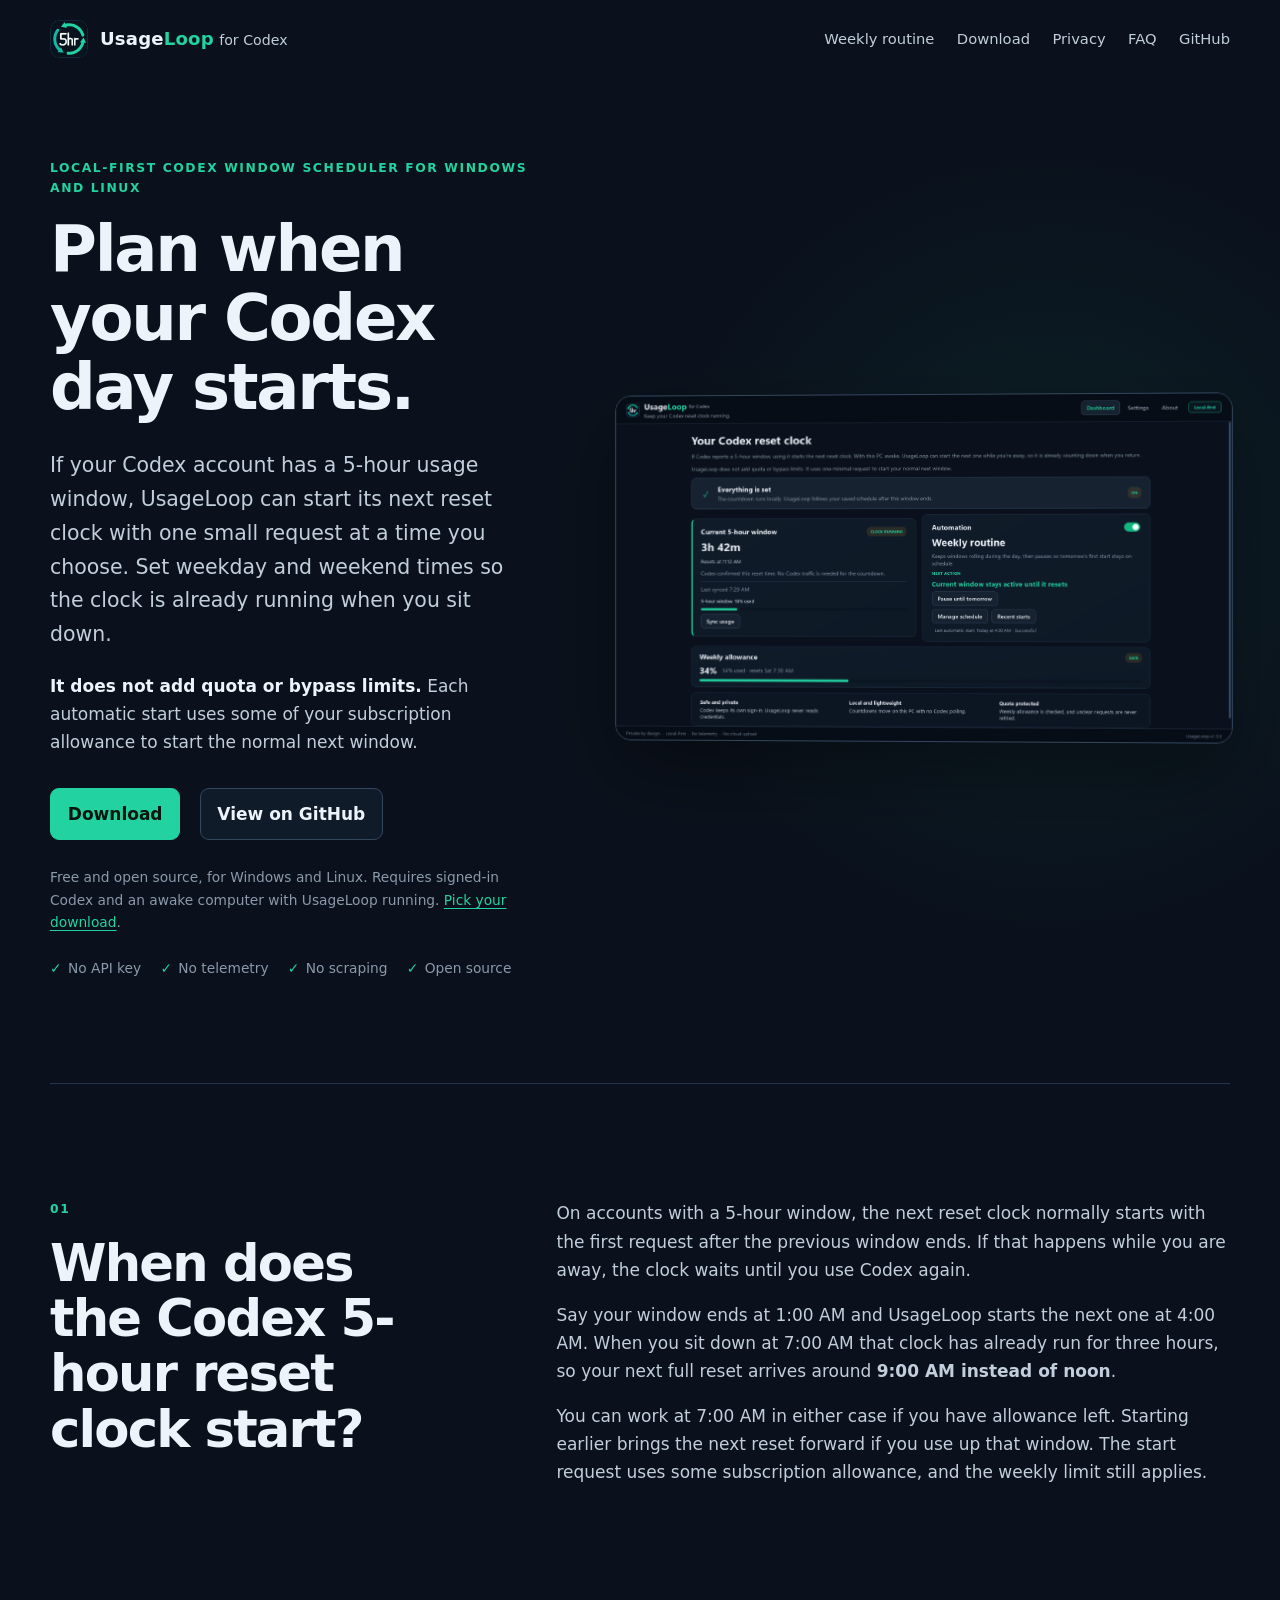
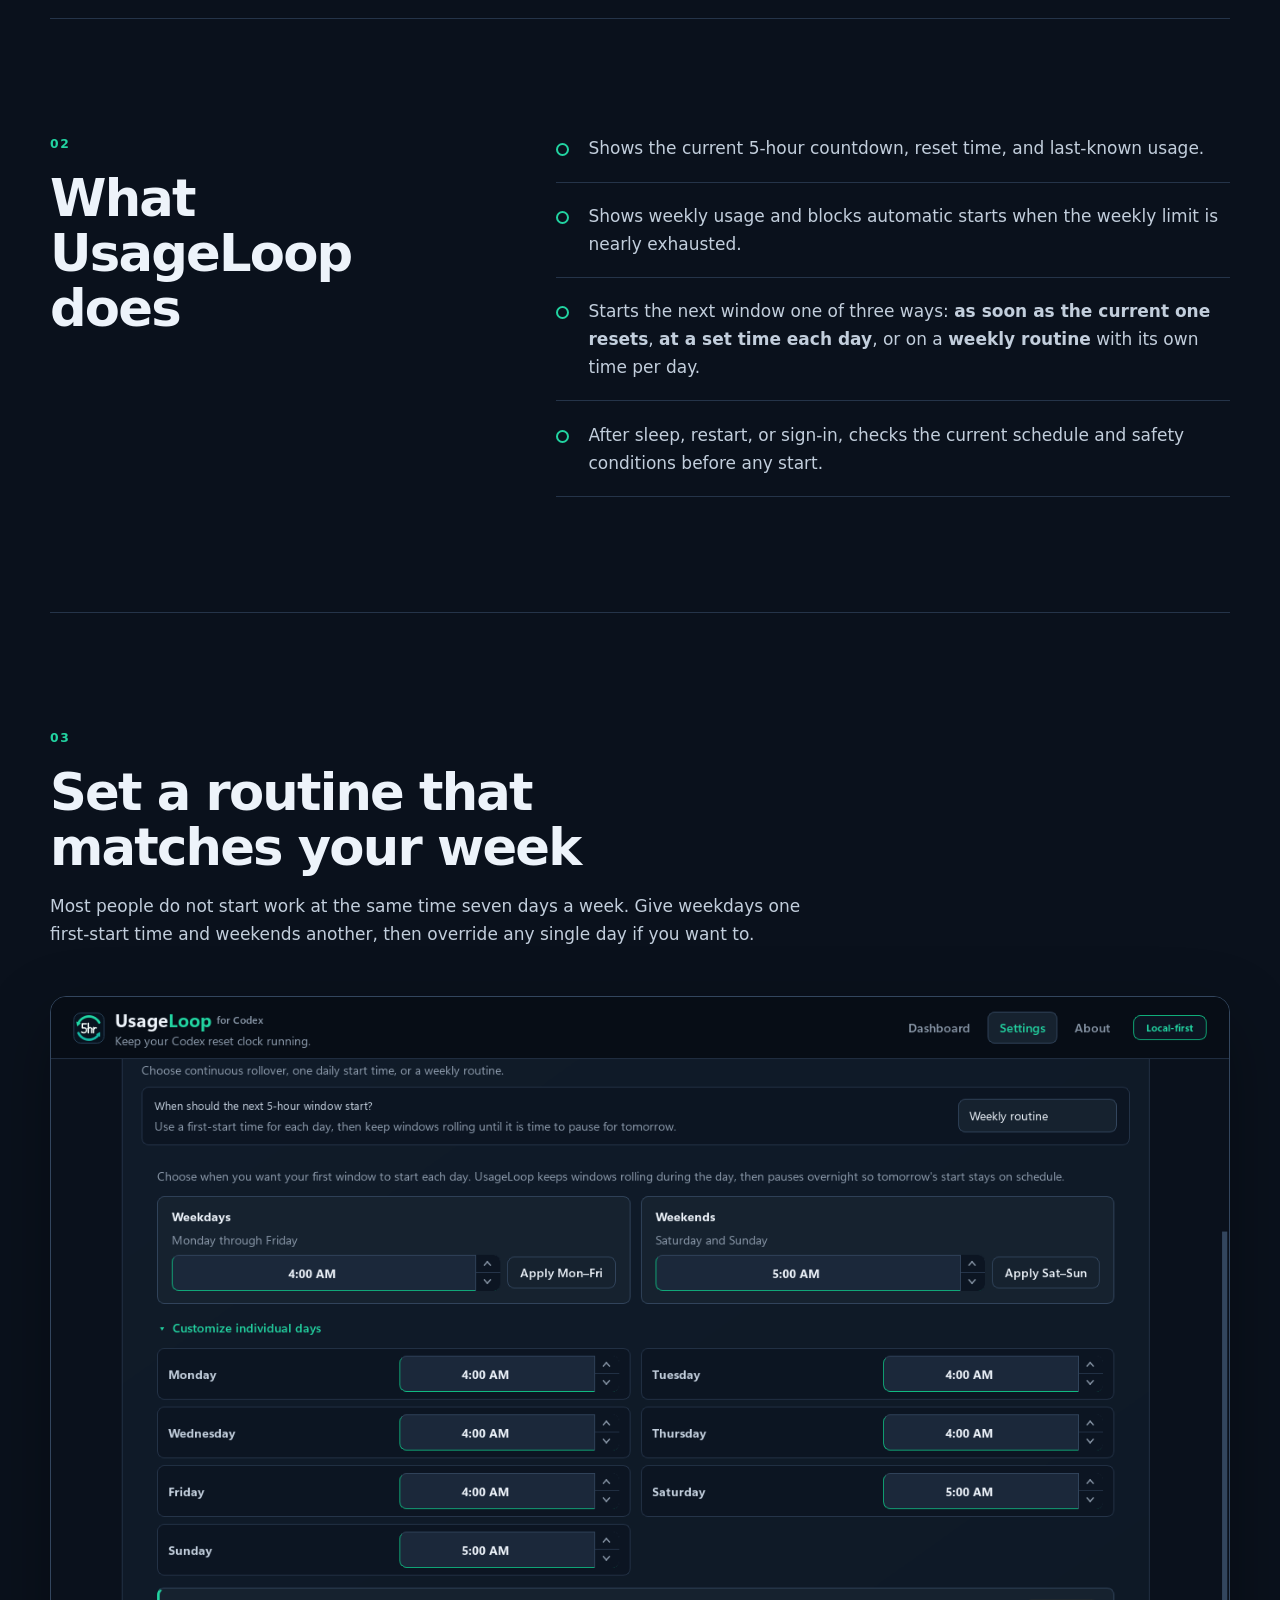
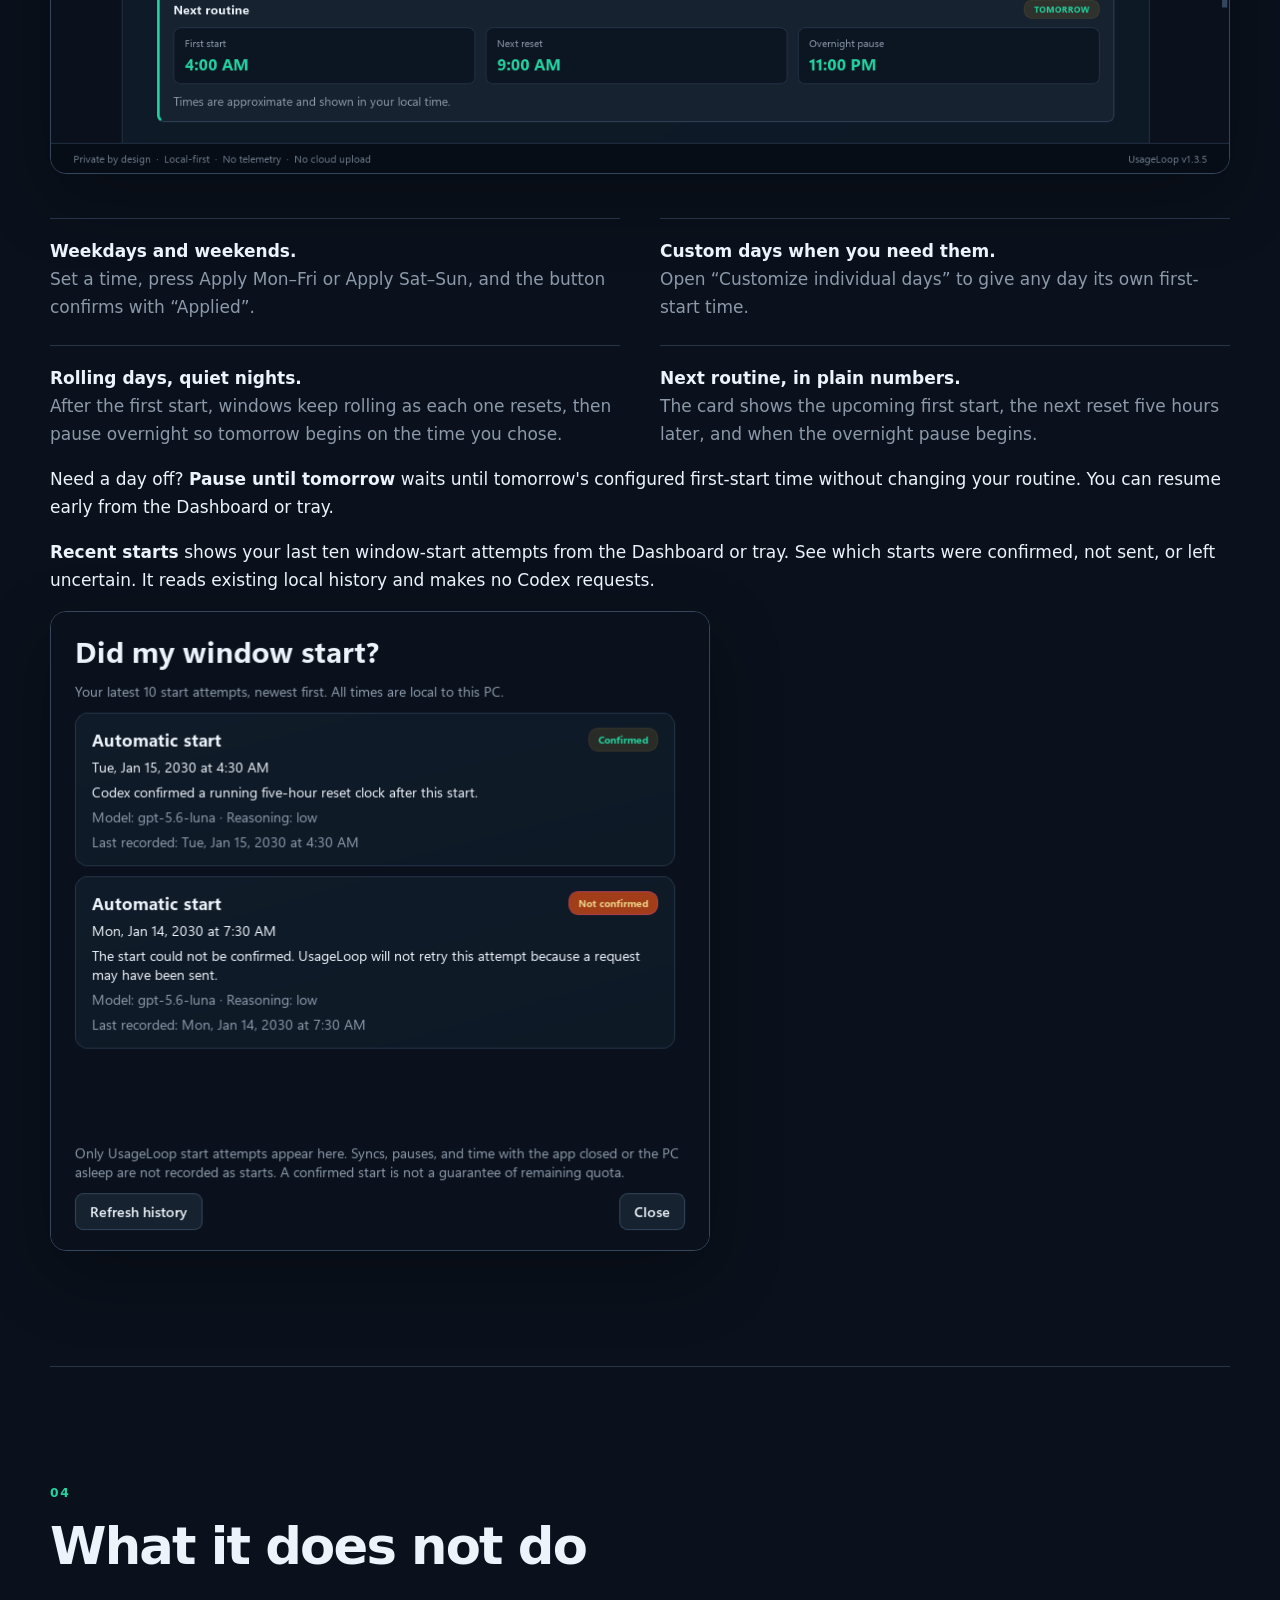
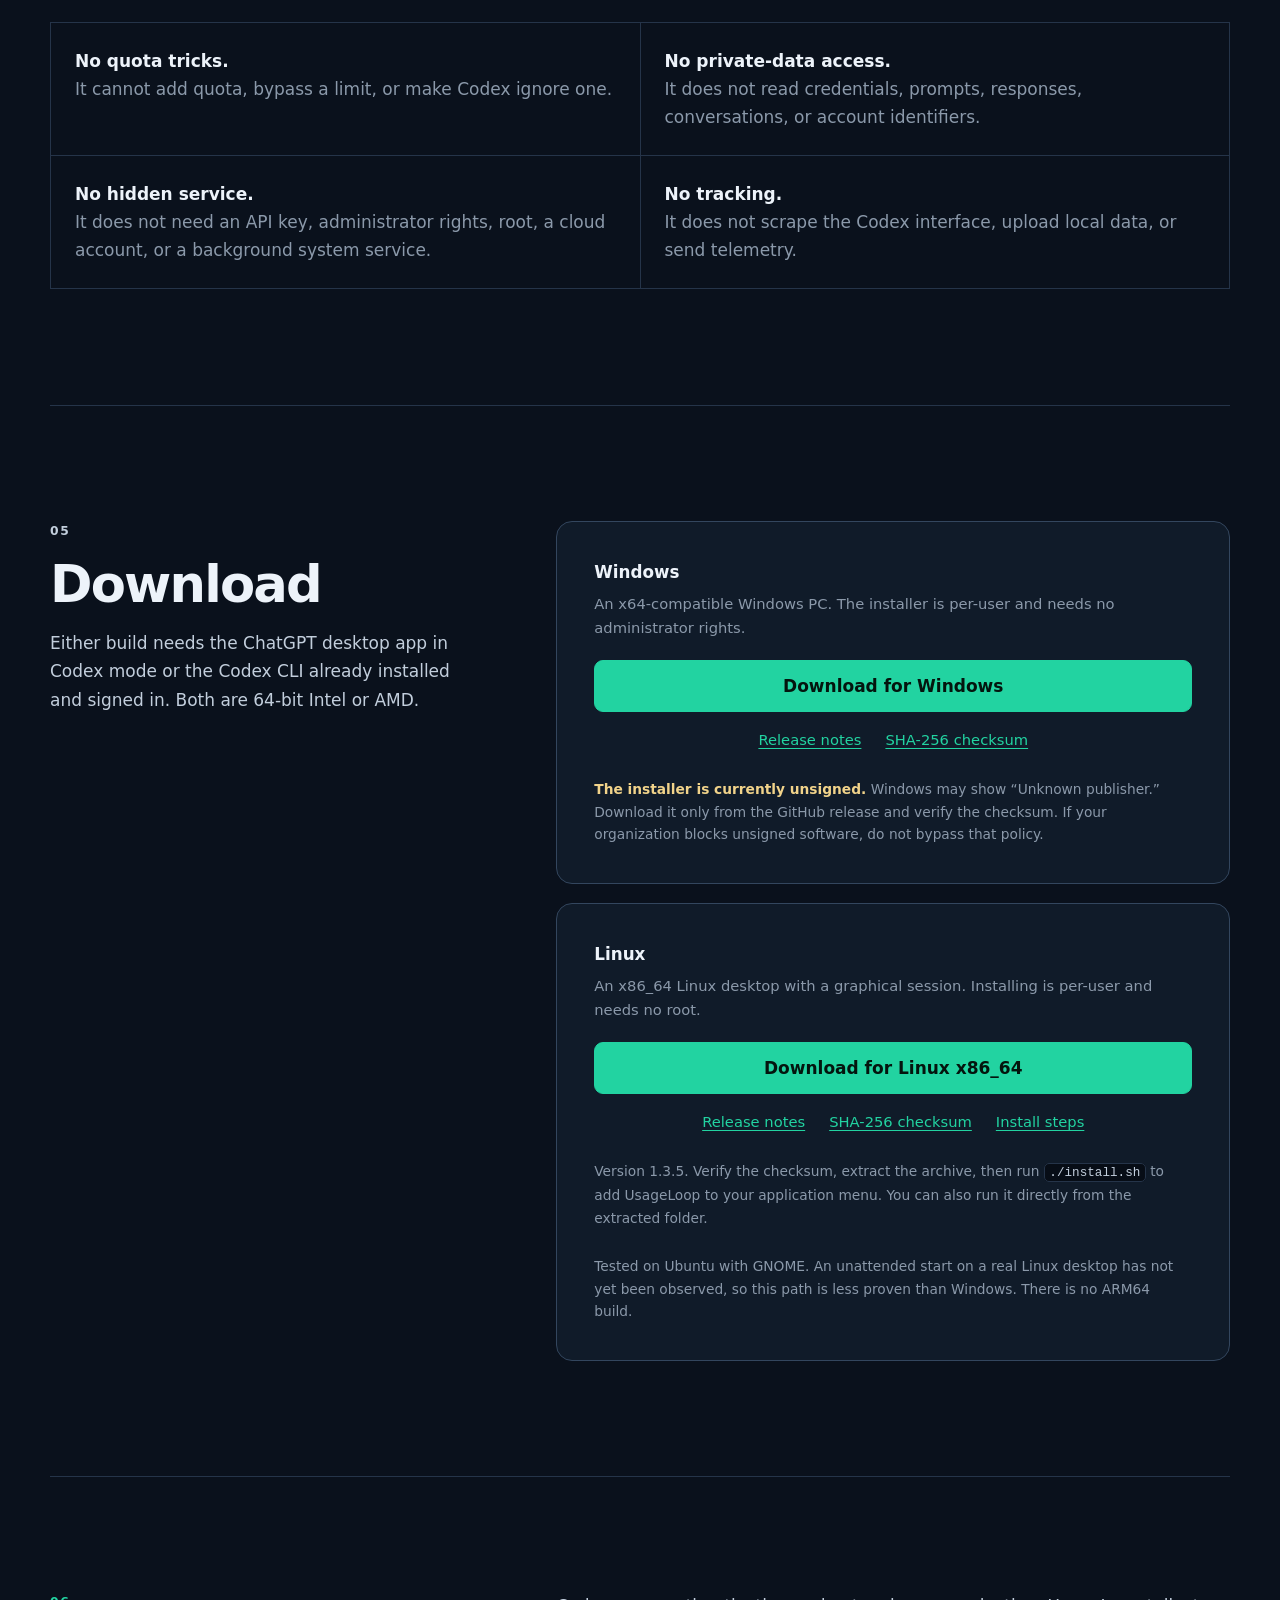
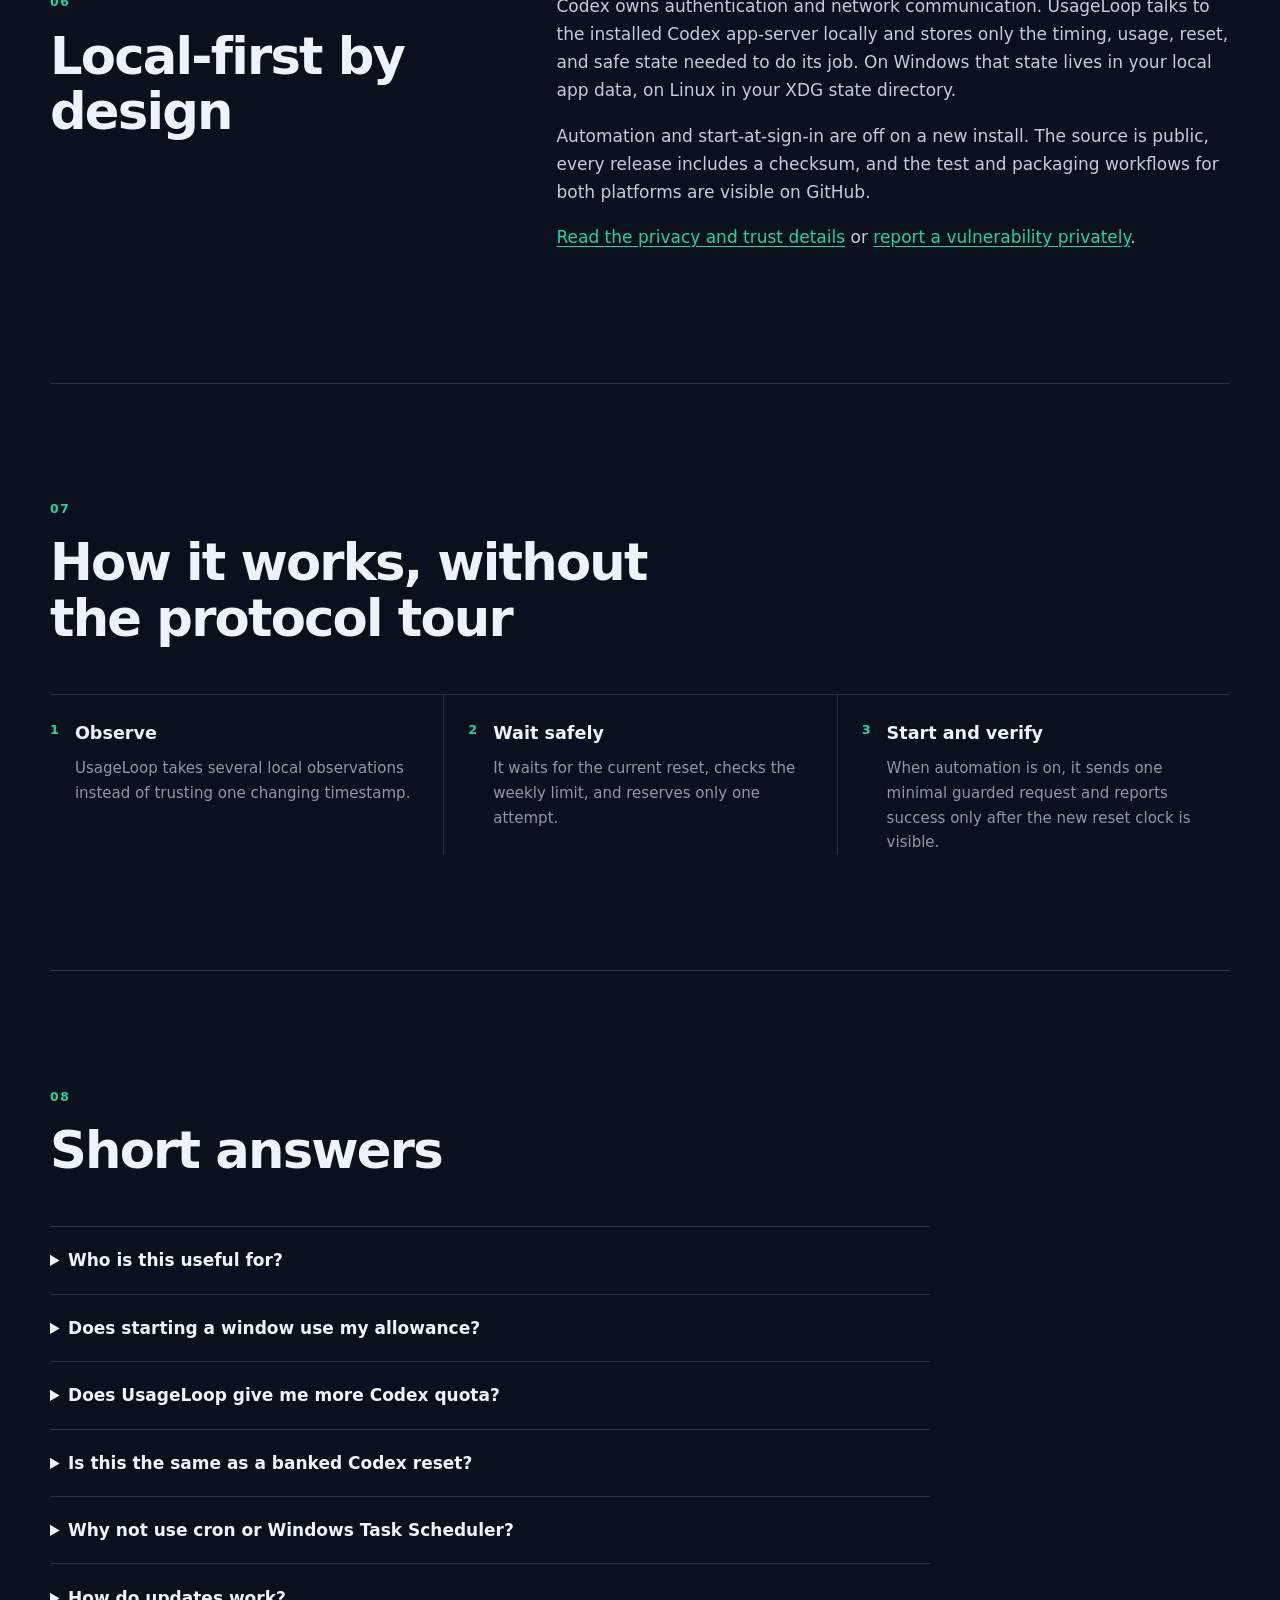
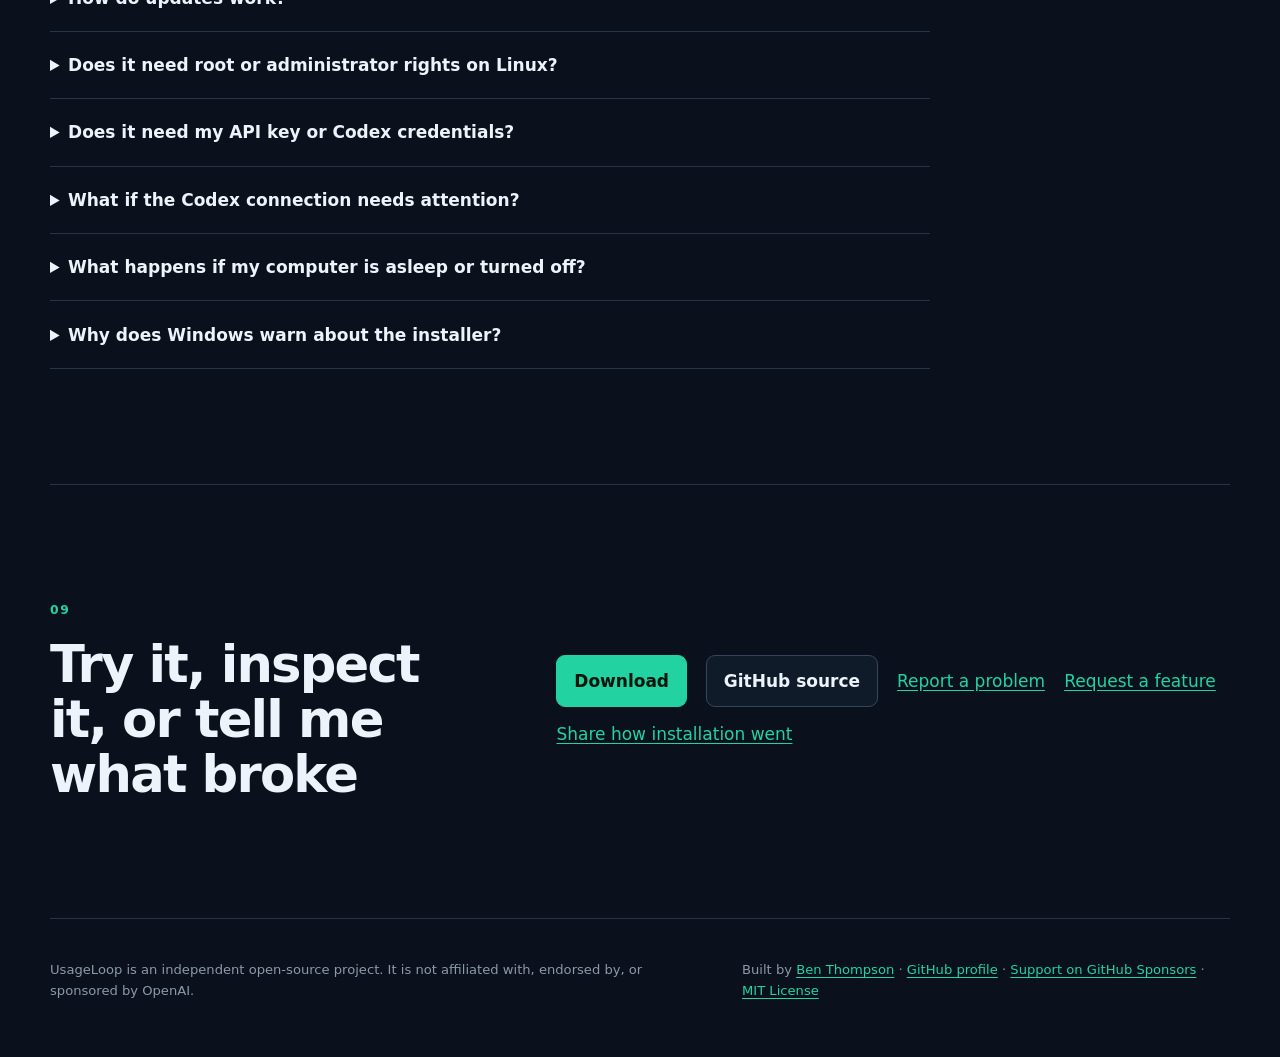
==== docs/index.html @ d3e848fe "Prepare UsageLoop 1.3.6 Luna acceptance candidate" ====
<!doctype html>
<html lang="en">
<head>
  <meta charset="utf-8">
  <meta name="viewport" content="width=device-width, initial-scale=1">
  <title>UsageLoop | Codex 5-hour window scheduler for Windows &amp; Linux</title>
  <meta name="description" content="Start your next normal Codex 5-hour window before work. Free Windows and Linux app with weekly routines, safety checks and start confirmation. No extra quota.">
  <link rel="canonical" href="https://benthompsondev.github.io/usageloop/">
  <meta name="theme-color" content="#08131f">

  <meta property="og:type" content="website">
  <meta property="og:site_name" content="UsageLoop">
  <meta property="og:title" content="UsageLoop | Codex 5-hour window scheduler for Windows &amp; Linux">
  <meta property="og:description" content="Schedule the next Codex 5-hour window on Windows or Linux. Each start uses some subscription allowance. No extra quota, API key, or telemetry.">
  <meta property="og:url" content="https://benthompsondev.github.io/usageloop/">
  <meta property="og:image" content="https://benthompsondev.github.io/usageloop/social-preview.png">
  <meta property="og:image:width" content="1280">
  <meta property="og:image:height" content="640">
  <meta property="og:image:alt" content="UsageLoop: schedule your Codex 5-hour reset clock. Windows and Linux. Each start uses subscription allowance; no extra quota or limit bypass.">
  <meta name="twitter:card" content="summary_large_image">
  <meta name="twitter:title" content="UsageLoop | Codex 5-hour window scheduler for Windows &amp; Linux">
  <meta name="twitter:description" content="Schedule the next Codex 5-hour window on Windows or Linux. Each start uses some subscription allowance. No extra quota, API key, or telemetry.">
  <meta name="twitter:image" content="https://benthompsondev.github.io/usageloop/social-preview.png">

  <link rel="icon" href="favicon.ico" sizes="any">
  <link rel="stylesheet" href="styles.css?v=lightbox">
  <script src="lightbox.js?v=lightbox" defer></script>

  <script type="application/ld+json">
  {
    "@context": "https://schema.org",
    "@type": "SoftwareApplication",
    "name": "UsageLoop",
    "alternateName": "UsageLoop for Codex",
    "description": "A local-first desktop app for Windows and Linux that starts your next Codex 5-hour window on a schedule you choose, including separate weekday and weekend first-start times, with rolling daytime windows and an overnight pause. It does not add quota or bypass limits.",
    "applicationCategory": "UtilitiesApplication",
    "operatingSystem": ["Windows", "Linux"],
    "softwareVersion": "1.3.5",
    "isAccessibleForFree": true,
    "license": "https://github.com/benthompsondev/usageloop/blob/main/LICENSE",
    "url": "https://benthompsondev.github.io/usageloop/",
    "downloadUrl": "https://github.com/benthompsondev/usageloop/releases/latest",
    "codeRepository": "https://github.com/benthompsondev/usageloop",
    "image": "https://benthompsondev.github.io/usageloop/screenshots/dashboard-1600x900.png",
    "author": {
      "@type": "Person",
      "name": "Ben Thompson",
      "url": "https://github.com/benthompsondev"
    }
  }
  </script>
</head>
<body>
  <a class="skip-link" href="#main">Skip to main content</a>

  <header class="site-header">
    <a class="brand" href="#top" aria-label="UsageLoop home">
      <img src="favicon.ico" width="38" height="38" alt="">
      <span><strong>Usage<span>Loop</span></strong> <small>for Codex</small></span>
    </a>
    <nav aria-label="Primary navigation">
      <a href="#weekly">Weekly routine</a>
      <a class="nav-primary" href="#download">Download</a>
      <a href="#privacy">Privacy</a>
      <a href="#faq">FAQ</a>
      <a href="https://github.com/benthompsondev/usageloop">GitHub</a>
    </nav>
  </header>

  <main id="main">
    <section class="hero" id="top" aria-labelledby="hero-title">
      <div class="hero-copy">
        <p class="eyebrow">Local-first Codex window scheduler for Windows and Linux</p>
        <h1 id="hero-title">Plan when your Codex day starts.</h1>
        <p class="lede">If your Codex account has a 5-hour usage window, UsageLoop can start its next reset clock with one small request at a time you choose. Set weekday and weekend times so the clock is already running when you sit down.</p>
        <p class="boundary"><strong>It does not add quota or bypass limits.</strong> Each automatic start uses some of your subscription allowance to start the normal next window.</p>
        <div class="hero-actions">
          <a class="button primary" href="#download">Download</a>
          <a class="button secondary" href="https://github.com/benthompsondev/usageloop">View on GitHub</a>
        </div>
        <p class="small">Free and open source, for Windows and Linux. Requires signed-in Codex and an awake computer with UsageLoop running. <a href="#download">Pick your download</a>.</p>
        <ul class="trust-list" aria-label="UsageLoop trust highlights">
          <li>No API key</li>
          <li>No telemetry</li>
          <li>No scraping</li>
          <li>Open source</li>
        </ul>
      </div>
      <a class="hero-shot" href="screenshots/dashboard-1600x900.png" aria-label="Open the full UsageLoop dashboard screenshot" data-lightbox>
        <img src="screenshots/dashboard-1600x900.png" width="1600" height="900" alt="UsageLoop dashboard showing a running Codex 5-hour window, weekly usage, and the next scheduled action">
      </a>
    </section>

    <section class="section split" aria-labelledby="why-title">
      <div>
        <p class="section-number">01</p>
        <h2 id="why-title">When does the Codex 5-hour reset clock start?</h2>
      </div>
      <div class="prose">
        <p>On accounts with a 5-hour window, the next reset clock normally starts with the first request after the previous window ends. If that happens while you are away, the clock waits until you use Codex again.</p>
        <p>Say your window ends at 1:00 AM and UsageLoop starts the next one at 4:00 AM. When you sit down at 7:00 AM that clock has already run for three hours, so your next full reset arrives around <strong>9:00 AM instead of noon</strong>.</p>
        <p>You can work at 7:00 AM in either case if you have allowance left. Starting earlier brings the next reset forward if you use up that window. The start request uses some subscription allowance, and the weekly limit still applies.</p>
      </div>
    </section>

    <section class="section split" aria-labelledby="does-title">
      <div>
        <p class="section-number">02</p>
        <h2 id="does-title">What UsageLoop does</h2>
      </div>
      <ul class="plain-list">
        <li>Shows the current 5-hour countdown, reset time, and last-known usage.</li>
        <li>Shows weekly usage and blocks automatic starts when the weekly limit is nearly exhausted.</li>
        <li>Starts the next window one of three ways: <strong>as soon as the current one resets</strong>, <strong>at a set time each day</strong>, or on a <strong>weekly routine</strong> with its own time per day.</li>
        <li>After sleep, restart, or sign-in, checks the current schedule and safety conditions before any start.</li>
      </ul>
    </section>

    <section class="section product-view" id="weekly" aria-labelledby="weekly-title">
      <div class="section-heading">
        <p class="section-number">03</p>
        <h2 id="weekly-title">Set a routine that matches your week</h2>
        <p>Most people do not start work at the same time seven days a week. Give weekdays one first-start time and weekends another, then override any single day if you want to.</p>
      </div>
      <a href="screenshots/settings-weekly-expanded.png" aria-label="Open the full UsageLoop Weekly routine screenshot" data-lightbox>
        <img class="product-shot" src="screenshots/settings-weekly-expanded.png" width="1366" height="900" loading="lazy" alt="UsageLoop Weekly routine settings with separate weekday and weekend first-start times, per-day overrides for all seven days, and a Next routine card showing first start, next reset, and overnight pause">
      </a>
      <div class="weekly-points">
        <p><strong>Weekdays and weekends.</strong><br>Set a time, press Apply Mon–Fri or Apply Sat–Sun, and the button confirms with “Applied”.</p>
        <p><strong>Custom days when you need them.</strong><br>Open “Customize individual days” to give any day its own first-start time.</p>
        <p><strong>Rolling days, quiet nights.</strong><br>After the first start, windows keep rolling as each one resets, then pause overnight so tomorrow begins on the time you chose.</p>
        <p><strong>Next routine, in plain numbers.</strong><br>The card shows the upcoming first start, the next reset five hours later, and when the overnight pause begins.</p>
      </div>
      <p>Need a day off? <strong>Pause until tomorrow</strong> waits until tomorrow's configured first-start time without changing your routine. You can resume early from the Dashboard or tray.</p>
      <p><strong>Recent starts</strong> shows your last ten window-start attempts from the Dashboard or tray. See which starts were confirmed, not sent, or left uncertain. It reads existing local history and makes no Codex requests.</p>
      <a class="screenshot-link" href="screenshots/recent-starts.png" aria-label="Open the Recent starts screenshot" data-lightbox>
        <img class="product-shot" src="screenshots/recent-starts.png" alt="Recent starts showing a confirmed window start and an earlier unconfirmed attempt" loading="lazy" width="660" height="640" style="max-width: 660px">
      </a>
    </section>

    <section class="section boundary-section" aria-labelledby="not-title">
      <div>
        <p class="section-number">04</p>
        <h2 id="not-title">What it does not do</h2>
      </div>
      <div class="boundary-grid">
        <p><strong>No quota tricks.</strong><br>It cannot add quota, bypass a limit, or make Codex ignore one.</p>
        <p><strong>No private-data access.</strong><br>It does not read credentials, prompts, responses, conversations, or account identifiers.</p>
        <p><strong>No hidden service.</strong><br>It does not need an API key, administrator rights, root, a cloud account, or a background system service.</p>
        <p><strong>No tracking.</strong><br>It does not scrape the Codex interface, upload local data, or send telemetry.</p>
      </div>
    </section>

    <section class="section download" id="download" aria-labelledby="download-title">
      <div>
        <p class="section-number">05</p>
        <h2 id="download-title">Download</h2>
        <p>Either build needs the ChatGPT desktop app in Codex mode or the Codex CLI already installed and signed in. Both are 64-bit Intel or AMD.</p>
      </div>
      <div class="download-choices">
        <div class="download-panel">
          <p class="panel-title">Windows</p>
          <p class="panel-note">An x64-compatible Windows PC. The installer is per-user and needs no administrator rights.</p>
          <a class="button primary wide" href="https://github.com/benthompsondev/usageloop/releases/latest/download/UsageLoop-Setup.exe">Download for Windows</a>
          <div class="download-links">
            <a href="https://github.com/benthompsondev/usageloop/releases/latest">Release notes</a>
            <a href="https://github.com/benthompsondev/usageloop/releases/latest/download/UsageLoop-Setup.exe.sha256">SHA-256 checksum</a>
          </div>
          <p class="small"><strong>The installer is currently unsigned.</strong> Windows may show “Unknown publisher.” Download it only from the GitHub release and verify the checksum. If your organization blocks unsigned software, do not bypass that policy.</p>
        </div>
        <div class="download-panel">
          <p class="panel-title">Linux</p>
          <p class="panel-note">An x86_64 Linux desktop with a graphical session. Installing is per-user and needs no root.</p>
          <a class="button primary wide" href="https://github.com/benthompsondev/usageloop/releases/download/v1.3.5/UsageLoop-1.3.5-linux-x86_64.tar.gz">Download for Linux x86_64</a>
          <div class="download-links">
            <a href="https://github.com/benthompsondev/usageloop/releases/latest">Release notes</a>
            <a href="https://github.com/benthompsondev/usageloop/releases/download/v1.3.5/UsageLoop-1.3.5-linux-x86_64.tar.gz.sha256">SHA-256 checksum</a>
            <a href="https://github.com/benthompsondev/usageloop#linux">Install steps</a>
          </div>
          <p class="small">Version 1.3.5. Verify the checksum, extract the archive, then run <code>./install.sh</code> to add UsageLoop to your application menu. You can also run it directly from the extracted folder.</p>
          <p class="small">Tested on Ubuntu with GNOME. An unattended start on a real Linux desktop has not yet been observed, so this path is less proven than Windows. There is no ARM64 build.</p>
        </div>
      </div>
    </section>


    <section class="section split" id="privacy" aria-labelledby="privacy-title">
      <div>
        <p class="section-number">06</p>
        <h2 id="privacy-title">Local-first by design</h2>
      </div>
      <div class="prose">
        <p>Codex owns authentication and network communication. UsageLoop talks to the installed Codex app-server locally and stores only the timing, usage, reset, and safe state needed to do its job. On Windows that state lives in your local app data, on Linux in your XDG state directory.</p>
        <p>Automation and start-at-sign-in are off on a new install. The source is public, every release includes a checksum, and the test and packaging workflows for both platforms are visible on GitHub.</p>
        <p><a href="https://github.com/benthompsondev/usageloop#privacy-and-trust">Read the privacy and trust details</a> or <a href="https://github.com/benthompsondev/usageloop/security">report a vulnerability privately</a>.</p>
      </div>
    </section>

    <section class="section how" aria-labelledby="how-title">
      <div class="section-heading">
        <p class="section-number">07</p>
        <h2 id="how-title">How it works, without the protocol tour</h2>
      </div>
      <ol class="steps">
        <li><span>1</span><div><strong>Observe</strong><p>UsageLoop takes several local observations instead of trusting one changing timestamp.</p></div></li>
        <li><span>2</span><div><strong>Wait safely</strong><p>It waits for the current reset, checks the weekly limit, and reserves only one attempt.</p></div></li>
        <li><span>3</span><div><strong>Start and verify</strong><p>When automation is on, it sends one minimal guarded request and reports success only after the new reset clock is visible.</p></div></li>
      </ol>
    </section>

    <section class="section faq" id="faq" aria-labelledby="faq-title">
      <div class="section-heading">
        <p class="section-number">08</p>
        <h2 id="faq-title">Short answers</h2>
      </div>
      <div class="faq-list">
        <details>
          <summary>Who is this useful for?</summary>
          <p>Codex users on Windows or Linux whose Codex usage shows a 5-hour window and who want its next reset earlier in their workday. If Codex reports weekly information but no five-hour window, there is no five-hour start to schedule. OpenAI controls the limits and can change their behavior.</p>
        </details>
        <details>
          <summary>Does starting a window use my allowance?</summary>
          <p>Yes. An automatic start sends one small Codex request through your existing sign-in. That uses subscription allowance. Watching the local countdown and checking GitHub for updates do not send a model request.</p>
        </details>
        <details>
          <summary>Does UsageLoop give me more Codex quota?</summary>
          <p>No. It cannot add quota or bypass either limit. It can only start the normal next 5-hour window after the current one ends.</p>
        </details>
        <details>
          <summary>Is this the same as a banked Codex reset?</summary>
          <p>No. UsageLoop does not redeem banked resets, buy credits, or reset your weekly allowance. It schedules one small request to start the next normal 5-hour window when eligible. It cannot reset an active window early. <a href="https://help.openai.com/en/articles/20001498-how-banked-codex-resets-work">OpenAI explains banked resets here</a>.</p>
        </details>
        <details>
          <summary>Why not use cron or Windows Task Scheduler?</summary>
          <p>A scheduled Codex command may be enough. UsageLoop adds checks before sending, weekly-allowance protection, and no automatic retry after an uncertain send. It also gives you weekday and weekend routines, pause controls, and Recent starts so you can see whether a start was confirmed. If your existing command does everything you need, you do not need another app.</p>
        </details>
        <details>
          <summary>How do updates work?</summary>
          <p>Only when you ask. Open Settings, choose Check for updates, and UsageLoop asks GitHub once, shows what changed, downloads the file for your platform, and checks its SHA-256 against the published checksum before installing anything. Checking and updating never send a Codex request. On Linux, a copy installed with <code>install.sh</code> can update itself in place; a portable copy you run from an extracted folder is left alone and shown the command to run instead.</p>
        </details>
        <details>
          <summary>Does it need root or administrator rights on Linux?</summary>
          <p>No. The Linux install is per-user: the app goes in your XDG data directory, the launcher in your own application menu, and nothing outside your home directory is touched. Removing it is <code>./install.sh --uninstall</code>, which leaves your settings and start history in place.</p>
        </details>
        <details>
          <summary>Does it need my API key or Codex credentials?</summary>
          <p>No. UsageLoop uses your installed, already signed-in Codex app and never reads its auth files or tokens.</p>
        </details>
        <details>
          <summary>What if the Codex connection needs attention?</summary>
          <p>Temporary connection failures get a few spaced, read-only retries for up to an hour. No start is replayed. For sign-in, missing models, or unsupported usage data, choose Recheck Codex compatibility after fixing the problem. The check sends no model request and leaves your routine alone.</p>
        </details>
        <details>
          <summary>What happens if my computer is asleep or turned off?</summary>
          <p>UsageLoop needs the computer awake and signed in, with the app running. It cannot act while the computer is unavailable. After wake, restart, or sign-in, it checks the current schedule and safety conditions; it does not replay every missed start.</p>
        </details>
        <details>
          <summary>Why does Windows warn about the installer?</summary>
          <p>The installer does not yet have a paid code-signing certificate. The release includes a SHA-256 checksum and a public build workflow, but those are not a substitute for a signed publisher identity.</p>
        </details>
      </div>
    </section>

    <section class="section final-cta" aria-labelledby="links-title">
      <div>
        <p class="section-number">09</p>
        <h2 id="links-title">Try it, inspect it, or tell me what broke</h2>
      </div>
      <div class="final-links">
        <a class="button primary" href="#download">Download</a>
        <a class="button secondary" href="https://github.com/benthompsondev/usageloop">GitHub source</a>
        <a href="https://github.com/benthompsondev/usageloop/issues/new?template=bug_report.yml">Report a problem</a>
        <a href="https://github.com/benthompsondev/usageloop/issues/new?template=feature_request.yml">Request a feature</a>
        <a href="https://github.com/benthompsondev/usageloop/issues/new?template=setup_feedback.yml">Share how installation went</a>
      </div>
    </section>

    <!-- supporters:start -->
    <!-- Add the supporters strip here only after an eligible public sponsor opts in. See SUPPORTERS.md. -->
    <!-- supporters:end -->
  </main>

  <footer>
    <p>UsageLoop is an independent open-source project. It is not affiliated with, endorsed by, or sponsored by OpenAI.</p>
    <p>Built by <a href="https://benthompsondev.github.io/">Ben Thompson</a> · <a href="https://github.com/benthompsondev">GitHub profile</a> · <a href="https://github.com/sponsors/benthompsondev">Support on GitHub Sponsors</a> · <a href="https://github.com/benthompsondev/usageloop/blob/main/LICENSE">MIT License</a></p>
  </footer>

  <dialog class="lightbox" aria-label="Screenshot viewer">
    <div class="lightbox-toolbar">
      <p class="lightbox-status" aria-live="polite"></p>
      <button class="lightbox-button lightbox-close" type="button" aria-label="Close screenshot">&times;</button>
    </div>
    <button class="lightbox-button lightbox-previous" type="button" aria-label="Previous screenshot">&#8249;</button>
    <figure class="lightbox-figure">
      <img class="lightbox-image" alt="">
    </figure>
    <button class="lightbox-button lightbox-next" type="button" aria-label="Next screenshot">&#8250;</button>
  </dialog>
</body>
</html>
---- docs/styles.css ----
:root {
  color-scheme: dark;
  --background: #0a111c;
  --background-deep: #070d16;
  --surface: #101b29;
  --surface-raised: #16222f;
  --border: #253449;
  --border-strong: #33465e;
  --text: #edf3fa;
  --text-soft: #c2cedc;
  --text-muted: #8b99aa;
  --accent: #22d3a1;
  --accent-deep: #10b981;
  --accent-ink: #04150e;
  --warning: #f1d38a;
  --content: 1180px;
  --radius: 16px;
}

* {
  box-sizing: border-box;
}

html {
  scroll-behavior: smooth;
}

body {
  margin: 0;
  background:
    radial-gradient(circle at 82% 6%, rgba(34, 211, 161, 0.08), transparent 25rem),
    var(--background);
  color: var(--text);
  font-family: Inter, ui-sans-serif, system-ui, -apple-system, BlinkMacSystemFont, "Segoe UI", sans-serif;
  font-size: 17px;
  line-height: 1.65;
}

a {
  color: var(--accent);
  text-underline-offset: 0.2em;
}

a:hover {
  color: #63e7c1;
}

a:focus-visible,
summary:focus-visible {
  outline: 3px solid var(--warning);
  outline-offset: 4px;
  border-radius: 4px;
}

img {
  display: block;
  max-width: 100%;
  height: auto;
}

body.lightbox-open {
  overflow: hidden;
}

.skip-link {
  position: fixed;
  top: 0.75rem;
  left: 0.75rem;
  z-index: 10;
  transform: translateY(-180%);
  padding: 0.65rem 0.9rem;
  background: var(--accent);
  color: var(--accent-ink);
  font-weight: 700;
}

.skip-link:focus {
  transform: translateY(0);
}

.site-header {
  width: min(calc(100% - 2rem), var(--content));
  margin: 0 auto;
  min-height: 78px;
  display: flex;
  align-items: center;
  justify-content: space-between;
  gap: 2rem;
}

.brand {
  display: inline-flex;
  align-items: center;
  gap: 0.75rem;
  color: var(--text);
  text-decoration: none;
  line-height: 1.1;
}

.brand img {
  border-radius: 10px;
}

.brand strong {
  font-size: 1.13rem;
  letter-spacing: 0.01em;
}

.brand strong span {
  color: var(--accent);
}

.brand small {
  color: var(--text-soft);
}

nav {
  display: flex;
  align-items: center;
  gap: 1.4rem;
}

nav a {
  color: var(--text-soft);
  text-decoration: none;
  font-size: 0.92rem;
}

nav a:hover {
  color: var(--text);
}

main,
footer {
  width: min(calc(100% - 2rem), var(--content));
  margin-inline: auto;
}

.hero {
  min-height: 680px;
  display: grid;
  grid-template-columns: minmax(0, 0.88fr) minmax(420px, 1.12fr);
  align-items: center;
  gap: clamp(2.5rem, 6vw, 6rem);
  padding: 5rem 0 6.5rem;
}

.eyebrow,
.section-number {
  margin: 0 0 1rem;
  color: var(--accent);
  font-size: 0.77rem;
  font-weight: 800;
  letter-spacing: 0.13em;
  text-transform: uppercase;
}

h1,
h2 {
  margin: 0;
  letter-spacing: -0.035em;
  line-height: 1.08;
}

h1 {
  max-width: 750px;
  font-size: clamp(2.6rem, 5vw, 4.4rem);
}

h2 {
  max-width: 630px;
  font-size: clamp(2rem, 4vw, 3.4rem);
}

.lede {
  max-width: 650px;
  margin: 1.7rem 0 0;
  color: var(--text-soft);
  font-size: clamp(1.08rem, 2vw, 1.28rem);
}

.boundary {
  max-width: 650px;
  margin: 1.25rem 0 0;
  color: var(--text-soft);
}

.boundary strong {
  color: var(--text);
}

.hero-actions,
.final-links {
  display: flex;
  flex-wrap: wrap;
  align-items: center;
  gap: 0.8rem 1.2rem;
  margin-top: 2rem;
}

.button {
  display: inline-flex;
  align-items: center;
  justify-content: center;
  min-height: 48px;
  padding: 0.7rem 1.05rem;
  border: 1px solid var(--border-strong);
  border-radius: 9px;
  color: var(--text);
  font-weight: 750;
  text-decoration: none;
}

.button.primary {
  border-color: var(--accent);
  background: var(--accent);
  color: var(--accent-ink);
}

.button.primary:hover {
  background: #63e7c1;
  color: var(--accent-ink);
}

.button.secondary {
  background: var(--surface);
}

.button.secondary:hover {
  border-color: var(--accent);
  color: var(--text);
}

.trust-list {
  display: flex;
  flex-wrap: wrap;
  gap: 0.45rem 1.2rem;
  margin: 1.4rem 0 0;
  padding: 0;
  color: var(--text-muted);
  font-size: 0.86rem;
  list-style: none;
}

.trust-list li::before {
  content: "✓";
  margin-right: 0.4rem;
  color: var(--accent);
  font-weight: 800;
}

.hero-shot {
  display: block;
  border: 1px solid var(--border-strong);
  border-radius: var(--radius);
  overflow: hidden;
  box-shadow: 0 30px 80px rgba(0, 0, 0, 0.38);
  transform: perspective(1100px) rotateY(-2deg);
  transition: border-color 150ms ease, transform 150ms ease;
}

.hero-shot:hover {
  border-color: var(--accent);
  transform: perspective(1100px) rotateY(0);
}

.section {
  border-top: 1px solid var(--border);
  padding: clamp(4.5rem, 9vw, 8rem) 0;
}

.split,
.download,
.final-cta {
  display: grid;
  grid-template-columns: minmax(250px, 0.75fr) minmax(0, 1.25fr);
  gap: clamp(2rem, 8vw, 8rem);
}

.prose p,
.download > div > p,
.section-heading > p:not(.section-number) {
  max-width: 760px;
  color: var(--text-soft);
}

.prose p:first-child {
  margin-top: 0;
}

.plain-list {
  display: grid;
  gap: 0;
  margin: 0;
  padding: 0;
  list-style: none;
}

.plain-list li {
  padding: 1.2rem 0 1.2rem 2rem;
  border-bottom: 1px solid var(--border);
  color: var(--text-soft);
  position: relative;
}

.plain-list li:first-child {
  padding-top: 0;
}

.plain-list li::before {
  content: "";
  position: absolute;
  top: 1.78rem;
  left: 0;
  width: 9px;
  height: 9px;
  border: 2px solid var(--accent);
  border-radius: 50%;
}

.plain-list li:first-child::before {
  top: 0.55rem;
}

.boundary-section > div:first-child {
  margin-bottom: 3rem;
}

.boundary-grid {
  display: grid;
  grid-template-columns: repeat(2, minmax(0, 1fr));
  border-top: 1px solid var(--border);
  border-left: 1px solid var(--border);
}

.boundary-grid p {
  margin: 0;
  padding: 1.5rem;
  border-right: 1px solid var(--border);
  border-bottom: 1px solid var(--border);
  color: var(--text-muted);
}

.boundary-grid strong {
  color: var(--text);
}

.download-choices {
  display: grid;
  gap: 1.2rem;
}

.download-panel {
  padding: clamp(1.4rem, 4vw, 2.3rem);
  border: 1px solid var(--border-strong);
  border-radius: var(--radius);
  background: var(--surface);
}

.panel-title {
  margin: 0 0 0.35rem;
  color: var(--text);
  font-size: 1.05rem;
  font-weight: 700;
}

.panel-note {
  margin: 0 0 1.2rem;
  color: var(--text-muted);
  font-size: 0.92rem;
}

.download-panel code {
  padding: 0.1em 0.35em;
  border: 1px solid var(--border);
  border-radius: 5px;
  background: var(--background-deep);
  color: var(--text-soft);
  font-size: 0.92em;
  overflow-wrap: anywhere;
}

.button.wide {
  width: 100%;
}

.download-links {
  display: flex;
  justify-content: center;
  gap: 1.5rem;
  margin: 1rem 0 0;
  font-size: 0.92rem;
}

.small {
  margin: 1.6rem 0 0;
  color: var(--text-muted);
  font-size: 0.86rem;
}

.small strong {
  color: var(--warning);
}

.section-heading {
  margin-bottom: 3rem;
}

.product-shot {
  width: 100%;
  border: 1px solid var(--border-strong);
  border-radius: var(--radius);
  box-shadow: 0 24px 70px rgba(0, 0, 0, 0.3);
}

.lightbox {
  width: 100vw;
  max-width: none;
  height: 100dvh;
  max-height: none;
  margin: 0;
  padding: 0;
  border: 0;
  background: rgba(3, 8, 14, 0.94);
  color: var(--text);
}

.lightbox[open] {
  display: grid;
  grid-template: 64px minmax(0, 1fr) 32px / 72px minmax(0, 1fr) 72px;
}

.lightbox::backdrop {
  background: transparent;
}

.lightbox-toolbar {
  grid-column: 1 / -1;
  display: flex;
  align-items: center;
  justify-content: flex-end;
  gap: 1rem;
  padding: 0.5rem 1rem;
}

.lightbox-status {
  margin: 0;
  color: var(--text-soft);
  font-size: 0.88rem;
}

.lightbox-button {
  display: inline-flex;
  align-items: center;
  justify-content: center;
  width: 48px;
  height: 48px;
  padding: 0;
  border: 1px solid var(--border-strong);
  border-radius: 50%;
  background: var(--surface-raised);
  color: var(--text);
  font: inherit;
  line-height: 1;
  cursor: pointer;
}

.lightbox-button:hover {
  border-color: var(--accent);
  background: var(--surface);
}

.lightbox-button:focus-visible {
  outline: 3px solid var(--warning);
  outline-offset: 3px;
}

.lightbox-close {
  font-size: 2rem;
}

.lightbox-previous,
.lightbox-next {
  align-self: center;
  justify-self: center;
  font-size: 2.5rem;
}

.lightbox-previous {
  grid-column: 1;
  grid-row: 2;
}

.lightbox-next {
  grid-column: 3;
  grid-row: 2;
}

.lightbox-figure {
  grid-column: 2;
  grid-row: 2;
  display: flex;
  align-items: center;
  justify-content: center;
  min-width: 0;
  min-height: 0;
  margin: 0;
}

.lightbox-image {
  max-width: 100%;
  max-height: 100%;
  border: 1px solid var(--border-strong);
  border-radius: 10px;
  box-shadow: 0 24px 80px rgba(0, 0, 0, 0.55);
  object-fit: contain;
}

.weekly-points {
  display: grid;
  grid-template-columns: repeat(2, minmax(0, 1fr));
  gap: 1.5rem 2.5rem;
  margin-top: 2.75rem;
}

.weekly-points p {
  margin: 0;
  padding-top: 1.1rem;
  border-top: 1px solid var(--border);
  color: var(--text-muted);
}

.weekly-points strong {
  color: var(--text);
}

.steps {
  margin: 0;
  padding: 0;
  display: grid;
  grid-template-columns: repeat(3, 1fr);
  border-top: 1px solid var(--border);
  list-style: none;
}

.steps li {
  display: grid;
  grid-template-columns: auto 1fr;
  gap: 1rem;
  padding: 1.5rem 1.5rem 0 0;
}

.steps li + li {
  padding-left: 1.5rem;
  border-left: 1px solid var(--border);
}

.steps li > span {
  color: var(--accent);
  font-size: 0.8rem;
  font-weight: 800;
}

.steps strong {
  font-size: 1.1rem;
}

.steps p {
  margin: 0.5rem 0 0;
  color: var(--text-muted);
  font-size: 0.94rem;
}

.faq-list {
  max-width: 880px;
}

details {
  border-top: 1px solid var(--border);
}

details:last-child {
  border-bottom: 1px solid var(--border);
}

summary {
  padding: 1.2rem 2.5rem 1.2rem 0;
  color: var(--text);
  font-weight: 720;
  cursor: pointer;
}

details p {
  max-width: 730px;
  margin: -0.4rem 0 1.4rem;
  color: var(--text-soft);
}

.final-cta {
  align-items: center;
}

.final-links {
  margin-top: 0;
}

.supporters-strip {
  display: flex;
  align-items: center;
  gap: 1.25rem;
  padding: 1.5rem 0;
  border-top: 1px solid var(--border);
  color: var(--text-muted);
  font-size: 0.86rem;
}

.supporters-strip h2 {
  margin: 0;
  color: var(--text-soft);
  font-size: 0.86rem;
}

.supporters-list,
.supporter-link {
  display: flex;
  align-items: center;
}

.supporters-list {
  flex-wrap: wrap;
  gap: 0.75rem 1.25rem;
}

.supporter-link {
  gap: 0.5rem;
}

.supporter-logo {
  width: 28px;
  height: 28px;
  border-radius: 5px;
  object-fit: contain;
}

footer {
  display: flex;
  justify-content: space-between;
  gap: 2rem;
  padding: 2.5rem 0 3.5rem;
  border-top: 1px solid var(--border);
  color: var(--text-muted);
  font-size: 0.82rem;
}

footer p {
  max-width: 660px;
  margin: 0;
}

@media (prefers-reduced-motion: reduce) {
  html {
    scroll-behavior: auto;
  }

  .hero-shot {
    transition: none;
  }
}

@media (max-width: 900px) {
  .hero {
    min-height: auto;
    grid-template-columns: 1fr;
    padding-top: 4rem;
  }

  .hero-shot {
    max-width: 760px;
    transform: none;
  }

  .split,
  .download,
  .final-cta {
    grid-template-columns: 1fr;
    gap: 2rem;
  }

  .steps {
    grid-template-columns: 1fr;
  }

  .steps li,
  .steps li + li {
    padding: 1.3rem 0;
    border-left: 0;
    border-bottom: 1px solid var(--border);
  }

  footer {
    flex-direction: column;
  }

  .supporters-strip {
    align-items: flex-start;
    flex-direction: column;
  }
}

@media (max-width: 650px) {
  body {
    font-size: 16px;
  }

  .site-header {
    min-height: 68px;
  }

  nav a:not(:last-child):not(.nav-primary) {
    display: none;
  }

  .brand small {
    display: none;
  }

  .hero {
    padding: 3.5rem 0 5rem;
  }

  .hero-actions .button {
    width: 100%;
  }

  .trust-list {
    display: grid;
    grid-template-columns: repeat(2, 1fr);
  }

  .boundary-grid {
    grid-template-columns: 1fr;
  }

  .weekly-points {
    grid-template-columns: 1fr;
    gap: 1.25rem;
    margin-top: 2rem;
  }

  .download-links {
    flex-direction: column;
    align-items: center;
    gap: 0.5rem;
  }

  .section {
    padding: 4.5rem 0;
  }

  .lightbox[open] {
    grid-template: 60px minmax(0, 1fr) 24px / 56px minmax(0, 1fr) 56px;
  }

  .lightbox-toolbar {
    padding-inline: 0.5rem;
  }

  .lightbox-button {
    width: 44px;
    height: 44px;
  }

  .lightbox-previous,
  .lightbox-next {
    z-index: 1;
  }

  .lightbox-figure {
    grid-column: 1 / -1;
    padding-inline: 0.5rem;
  }
}
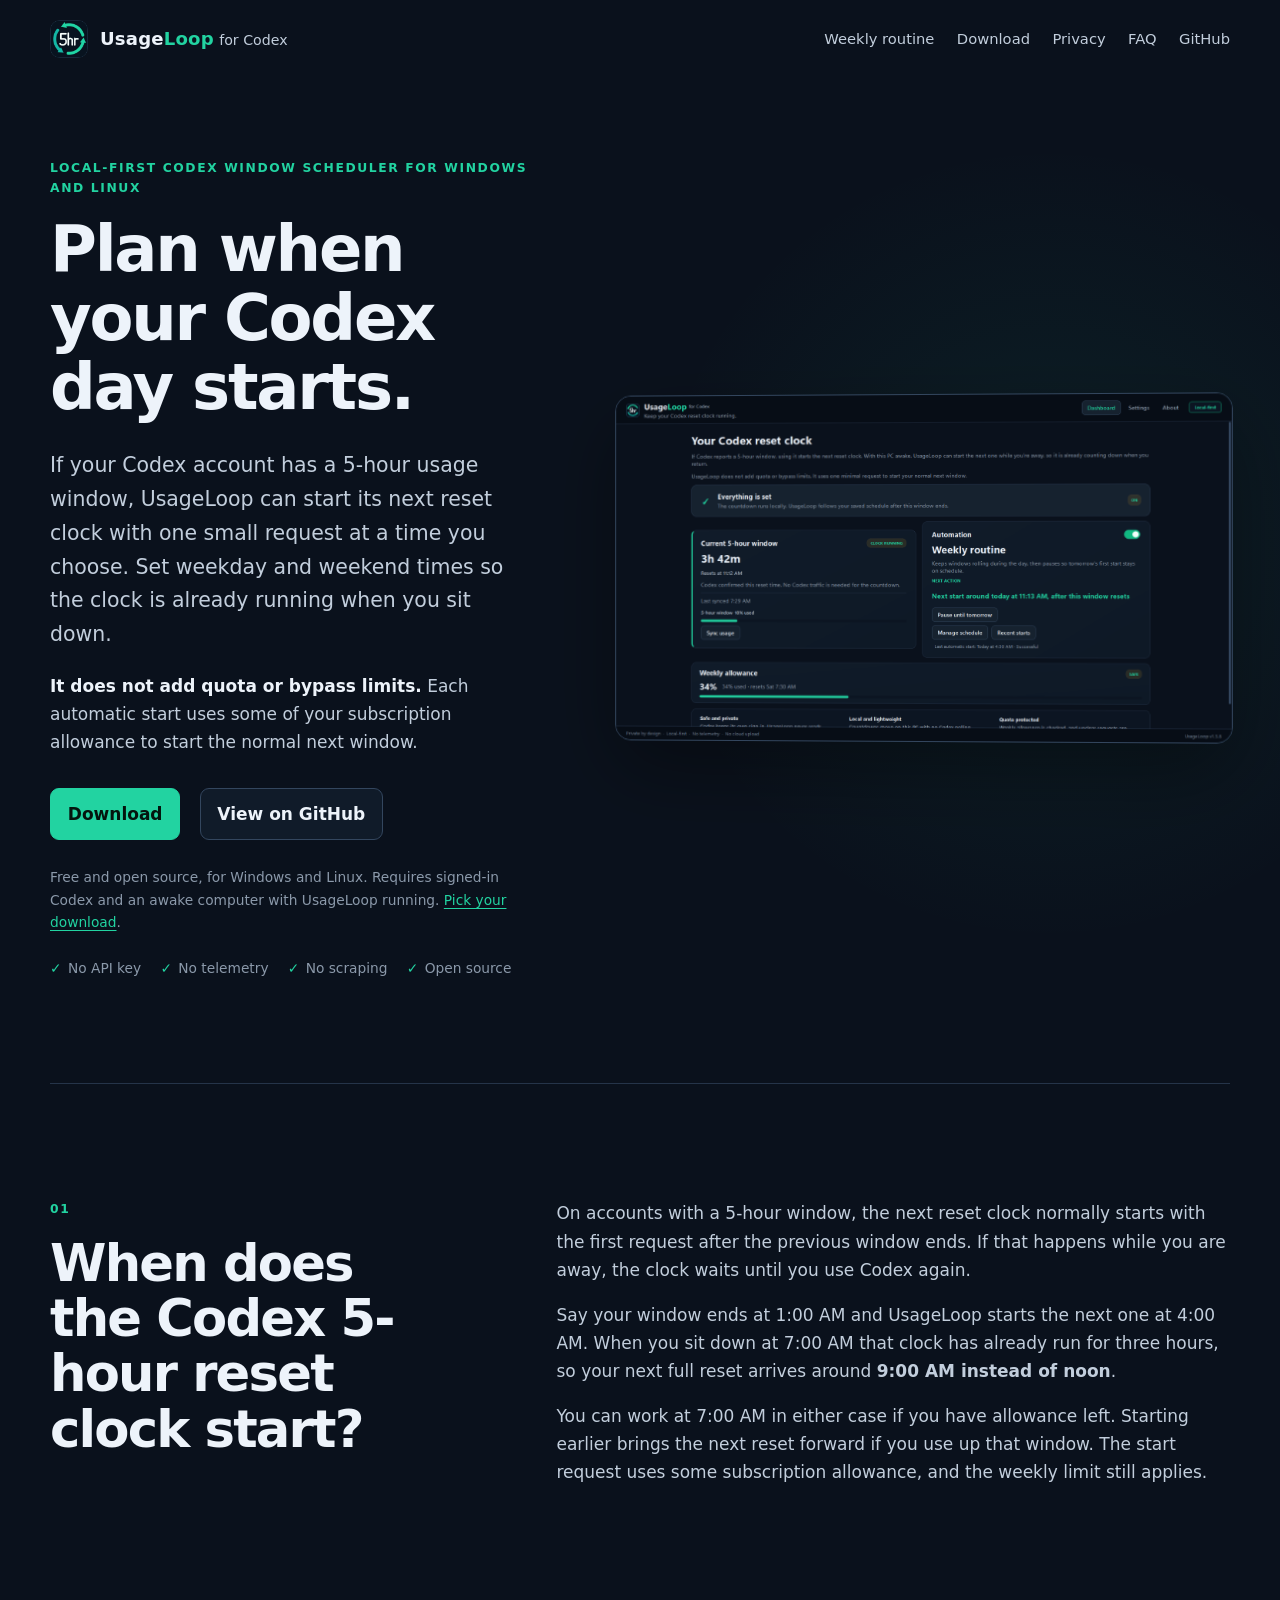
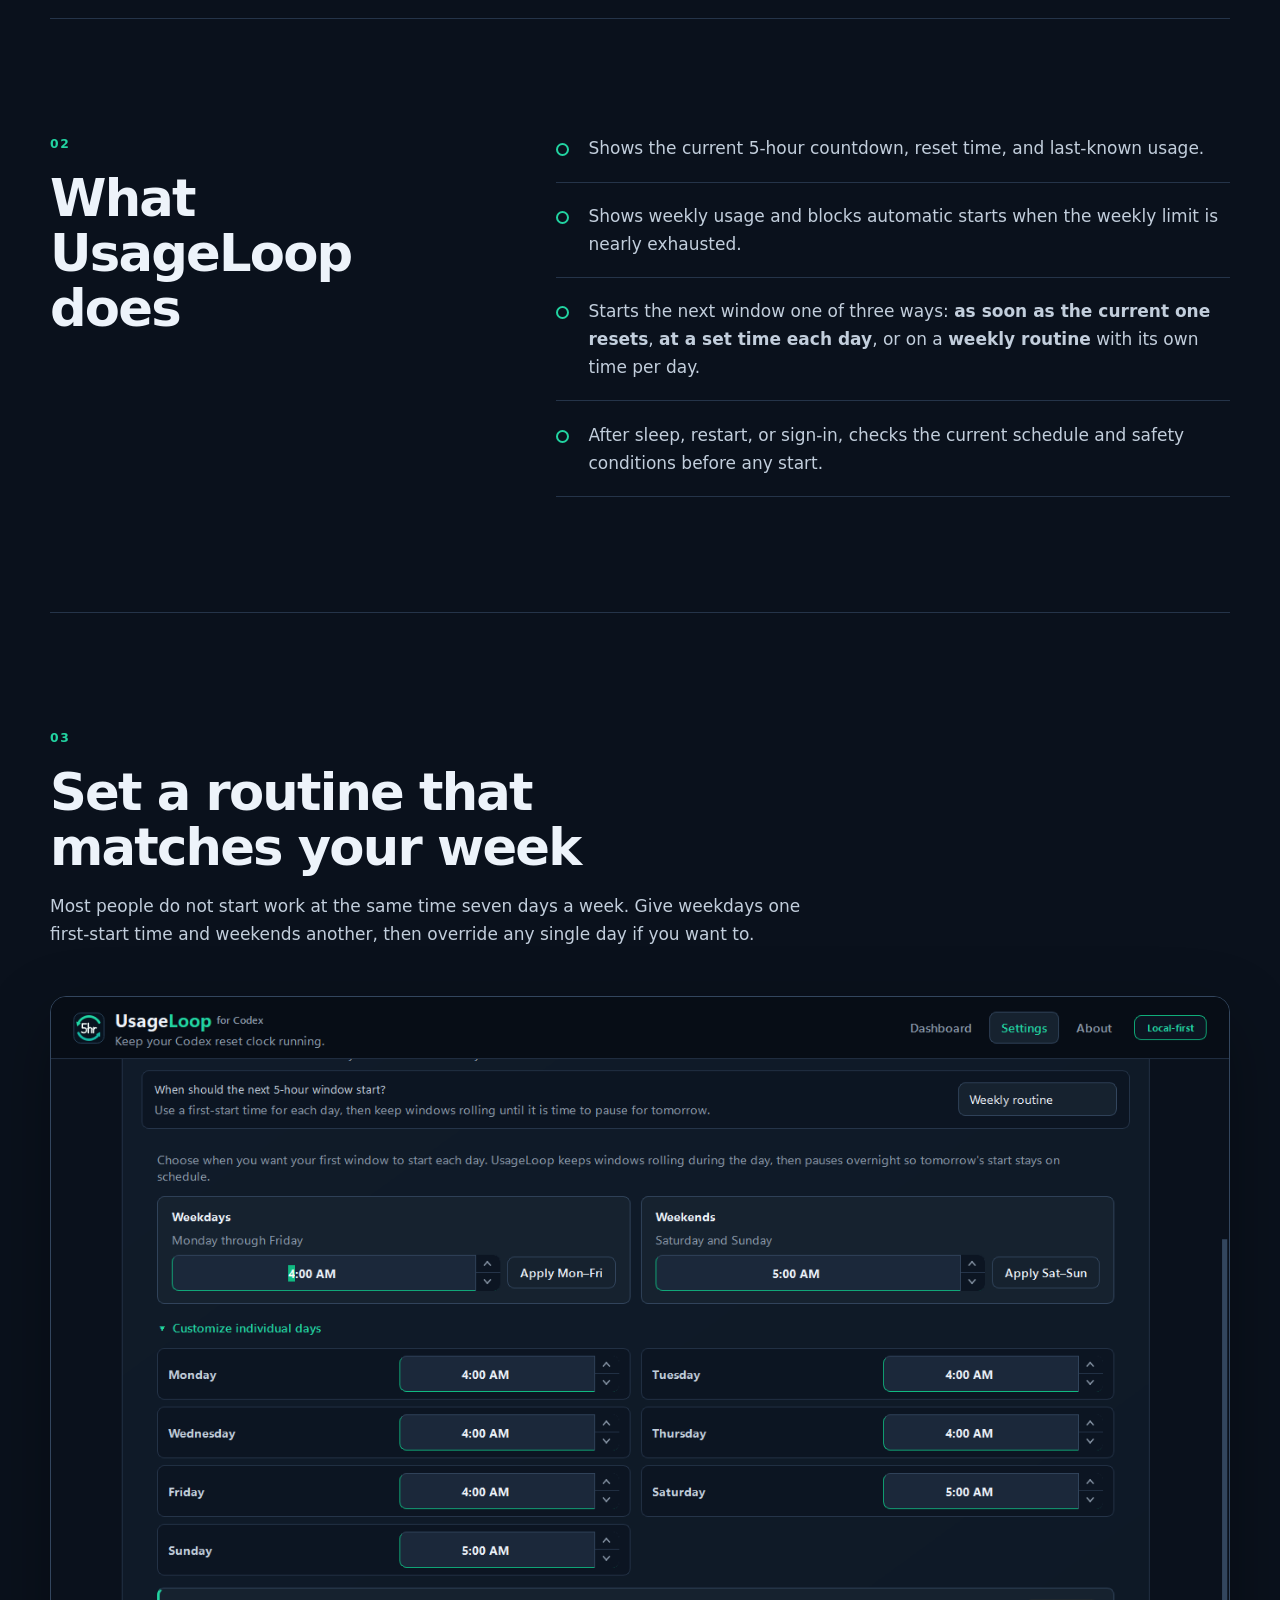
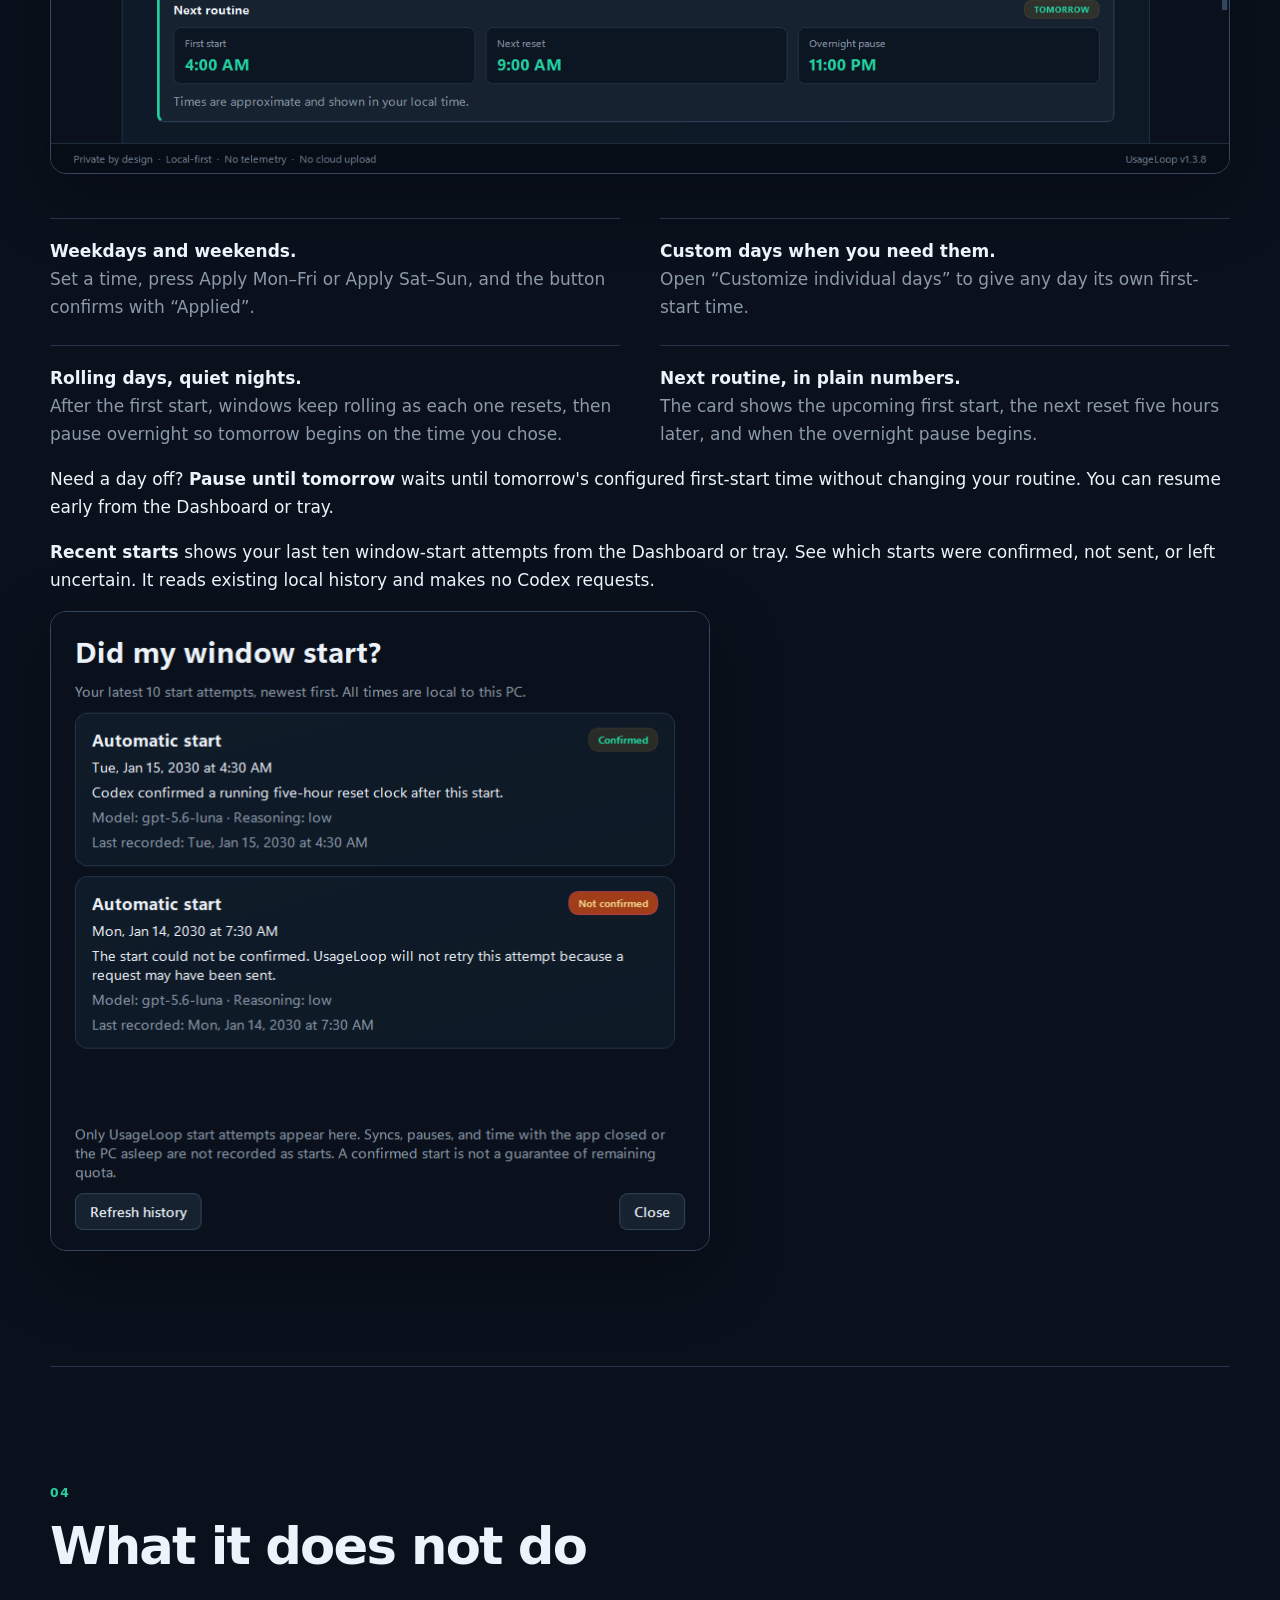
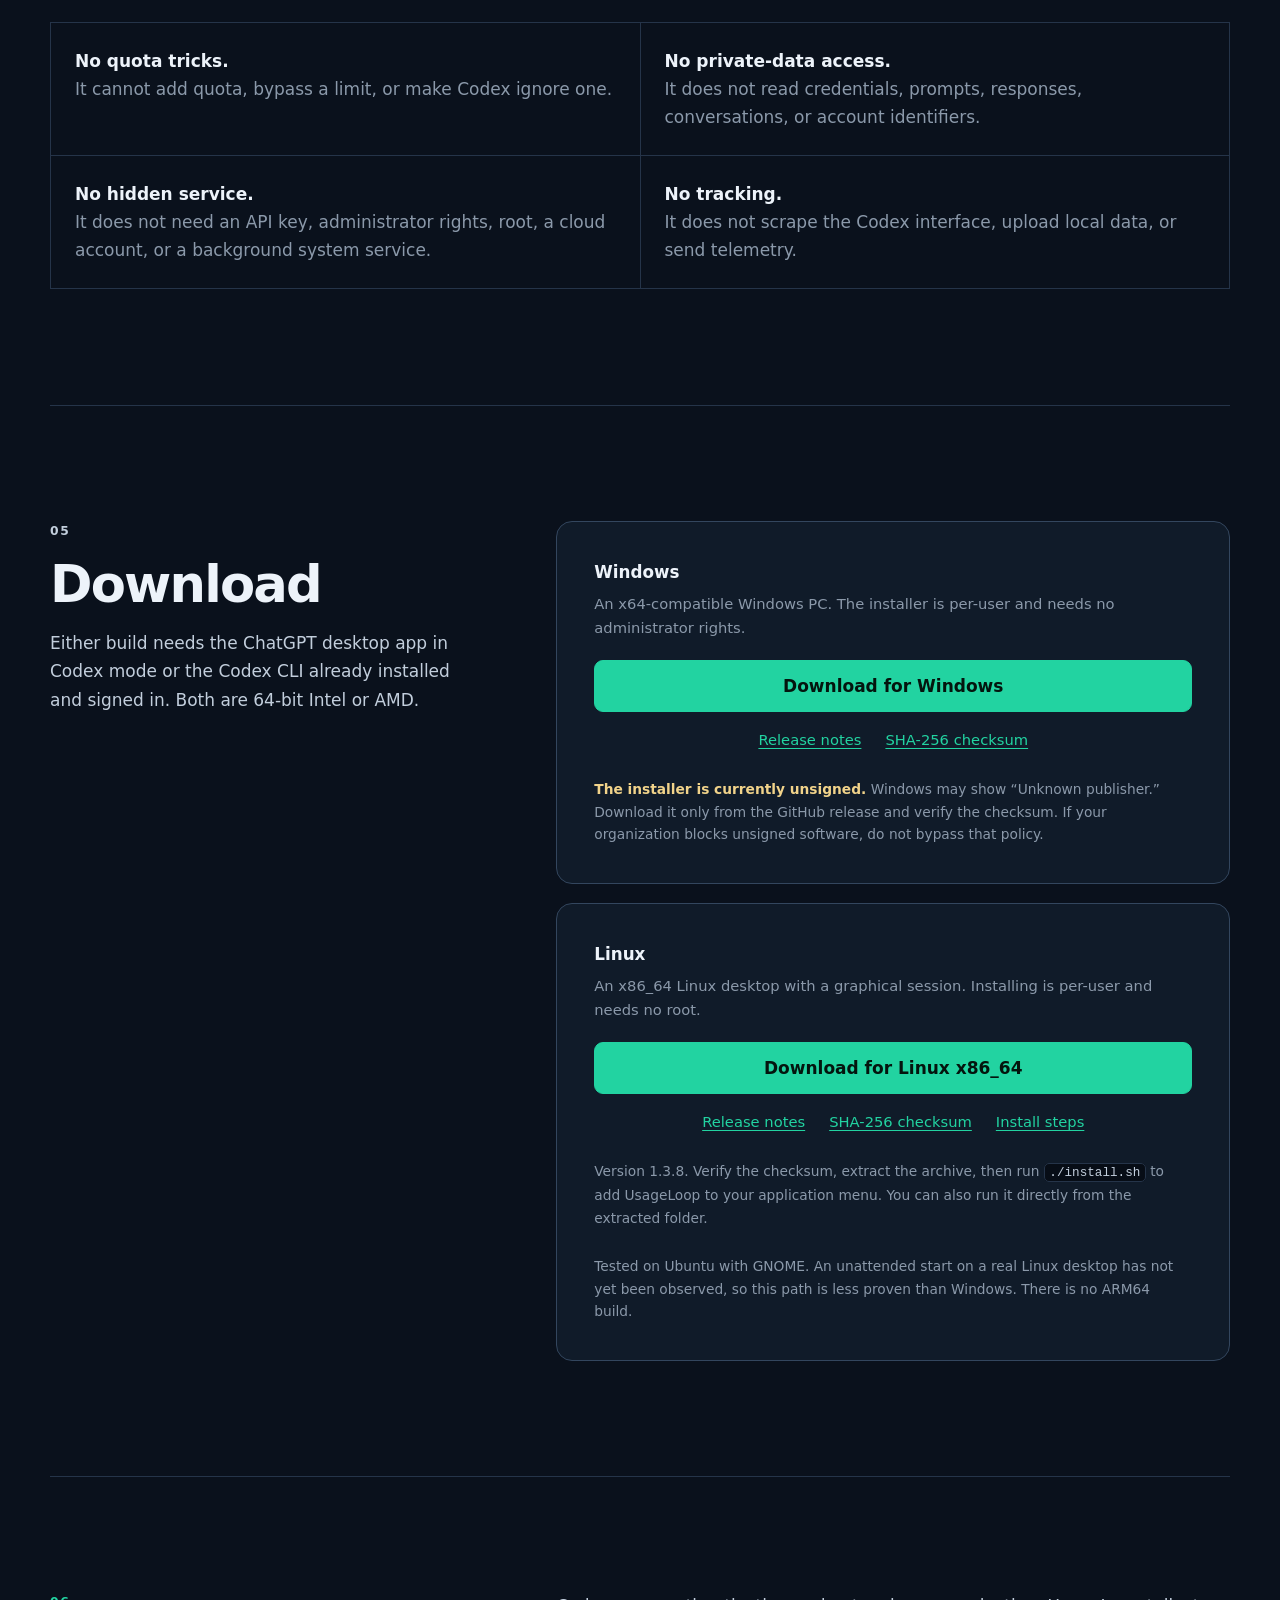
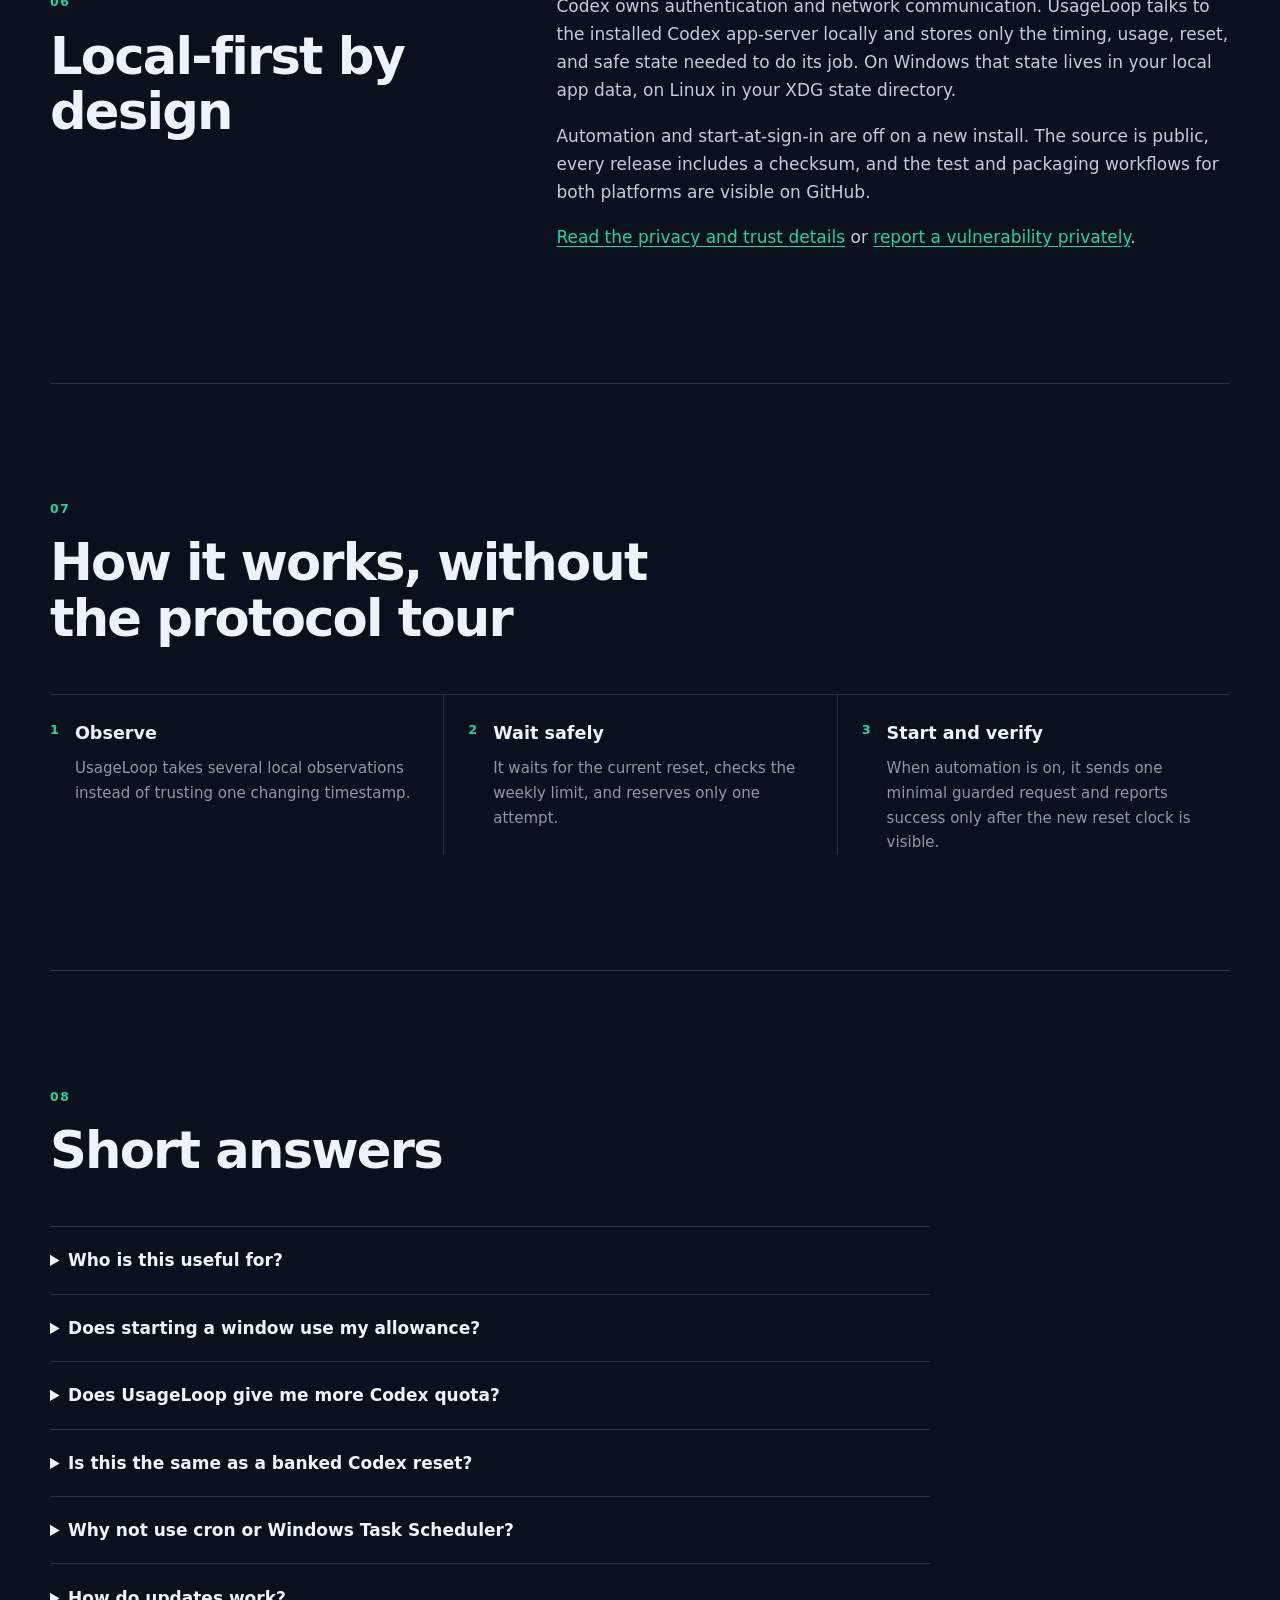
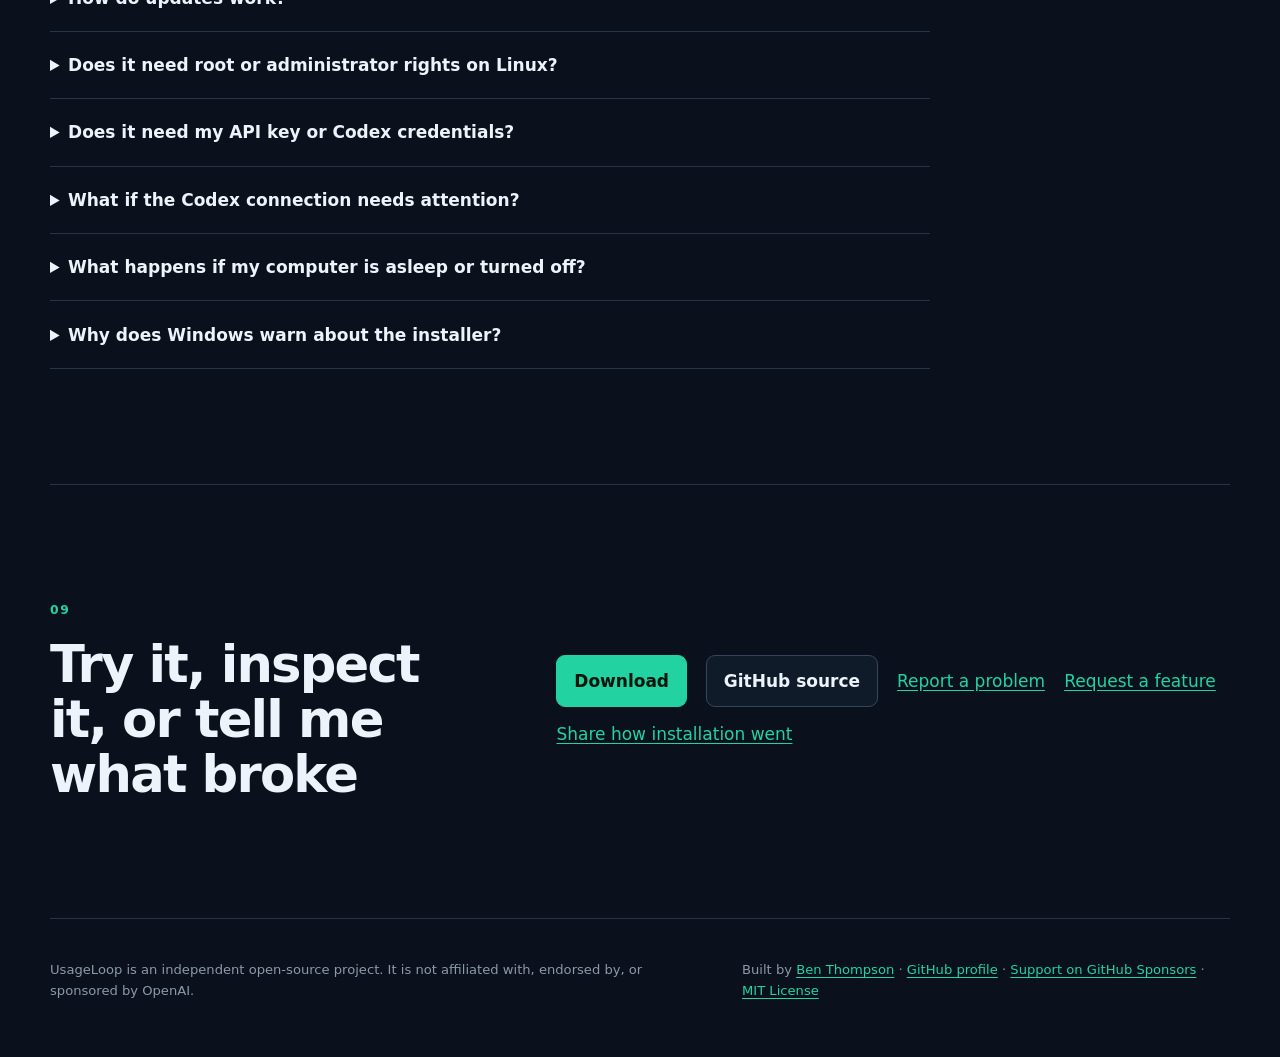
==== commit b8111075: "Point downloads at UsageLoop 1.3.8" ====
--- a/docs/index.html
+++ b/docs/index.html
@@ -35,7 +35,7 @@
     "description": "A local-first desktop app for Windows and Linux that starts your next Codex 5-hour window on a schedule you choose, including separate weekday and weekend first-start times, with rolling daytime windows and an overnight pause. It does not add quota or bypass limits.",
     "applicationCategory": "UtilitiesApplication",
     "operatingSystem": ["Windows", "Linux"],
-    "softwareVersion": "1.3.5",
+    "softwareVersion": "1.3.8",
     "isAccessibleForFree": true,
     "license": "https://github.com/benthompsondev/usageloop/blob/main/LICENSE",
     "url": "https://benthompsondev.github.io/usageloop/",
@@ -171,13 +171,13 @@
         <div class="download-panel">
           <p class="panel-title">Linux</p>
           <p class="panel-note">An x86_64 Linux desktop with a graphical session. Installing is per-user and needs no root.</p>
-          <a class="button primary wide" href="https://github.com/benthompsondev/usageloop/releases/download/v1.3.5/UsageLoop-1.3.5-linux-x86_64.tar.gz">Download for Linux x86_64</a>
+          <a class="button primary wide" href="https://github.com/benthompsondev/usageloop/releases/download/v1.3.8/UsageLoop-1.3.8-linux-x86_64.tar.gz">Download for Linux x86_64</a>
           <div class="download-links">
             <a href="https://github.com/benthompsondev/usageloop/releases/latest">Release notes</a>
-            <a href="https://github.com/benthompsondev/usageloop/releases/download/v1.3.5/UsageLoop-1.3.5-linux-x86_64.tar.gz.sha256">SHA-256 checksum</a>
+            <a href="https://github.com/benthompsondev/usageloop/releases/download/v1.3.8/UsageLoop-1.3.8-linux-x86_64.tar.gz.sha256">SHA-256 checksum</a>
             <a href="https://github.com/benthompsondev/usageloop#linux">Install steps</a>
           </div>
-          <p class="small">Version 1.3.5. Verify the checksum, extract the archive, then run <code>./install.sh</code> to add UsageLoop to your application menu. You can also run it directly from the extracted folder.</p>
+          <p class="small">Version 1.3.8. Verify the checksum, extract the archive, then run <code>./install.sh</code> to add UsageLoop to your application menu. You can also run it directly from the extracted folder.</p>
           <p class="small">Tested on Ubuntu with GNOME. An unattended start on a real Linux desktop has not yet been observed, so this path is less proven than Windows. There is no ARM64 build.</p>
         </div>
       </div>
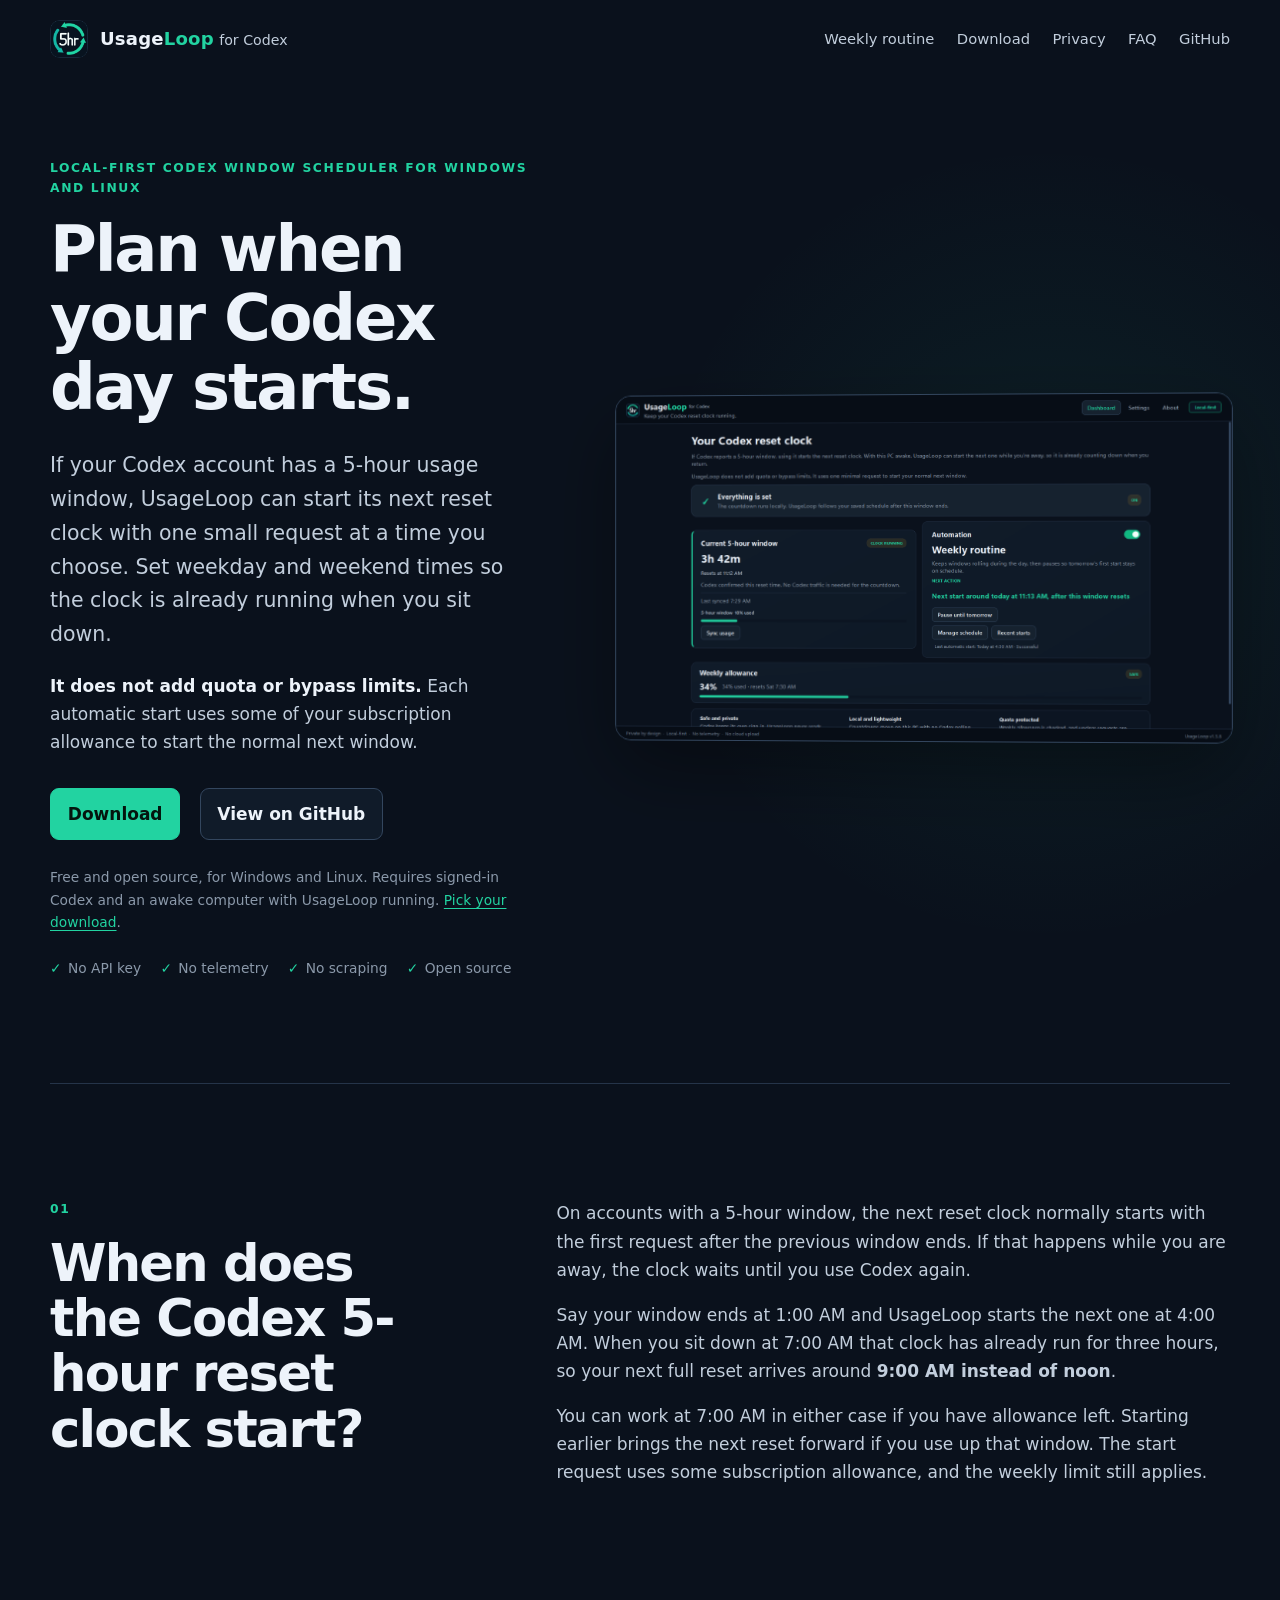
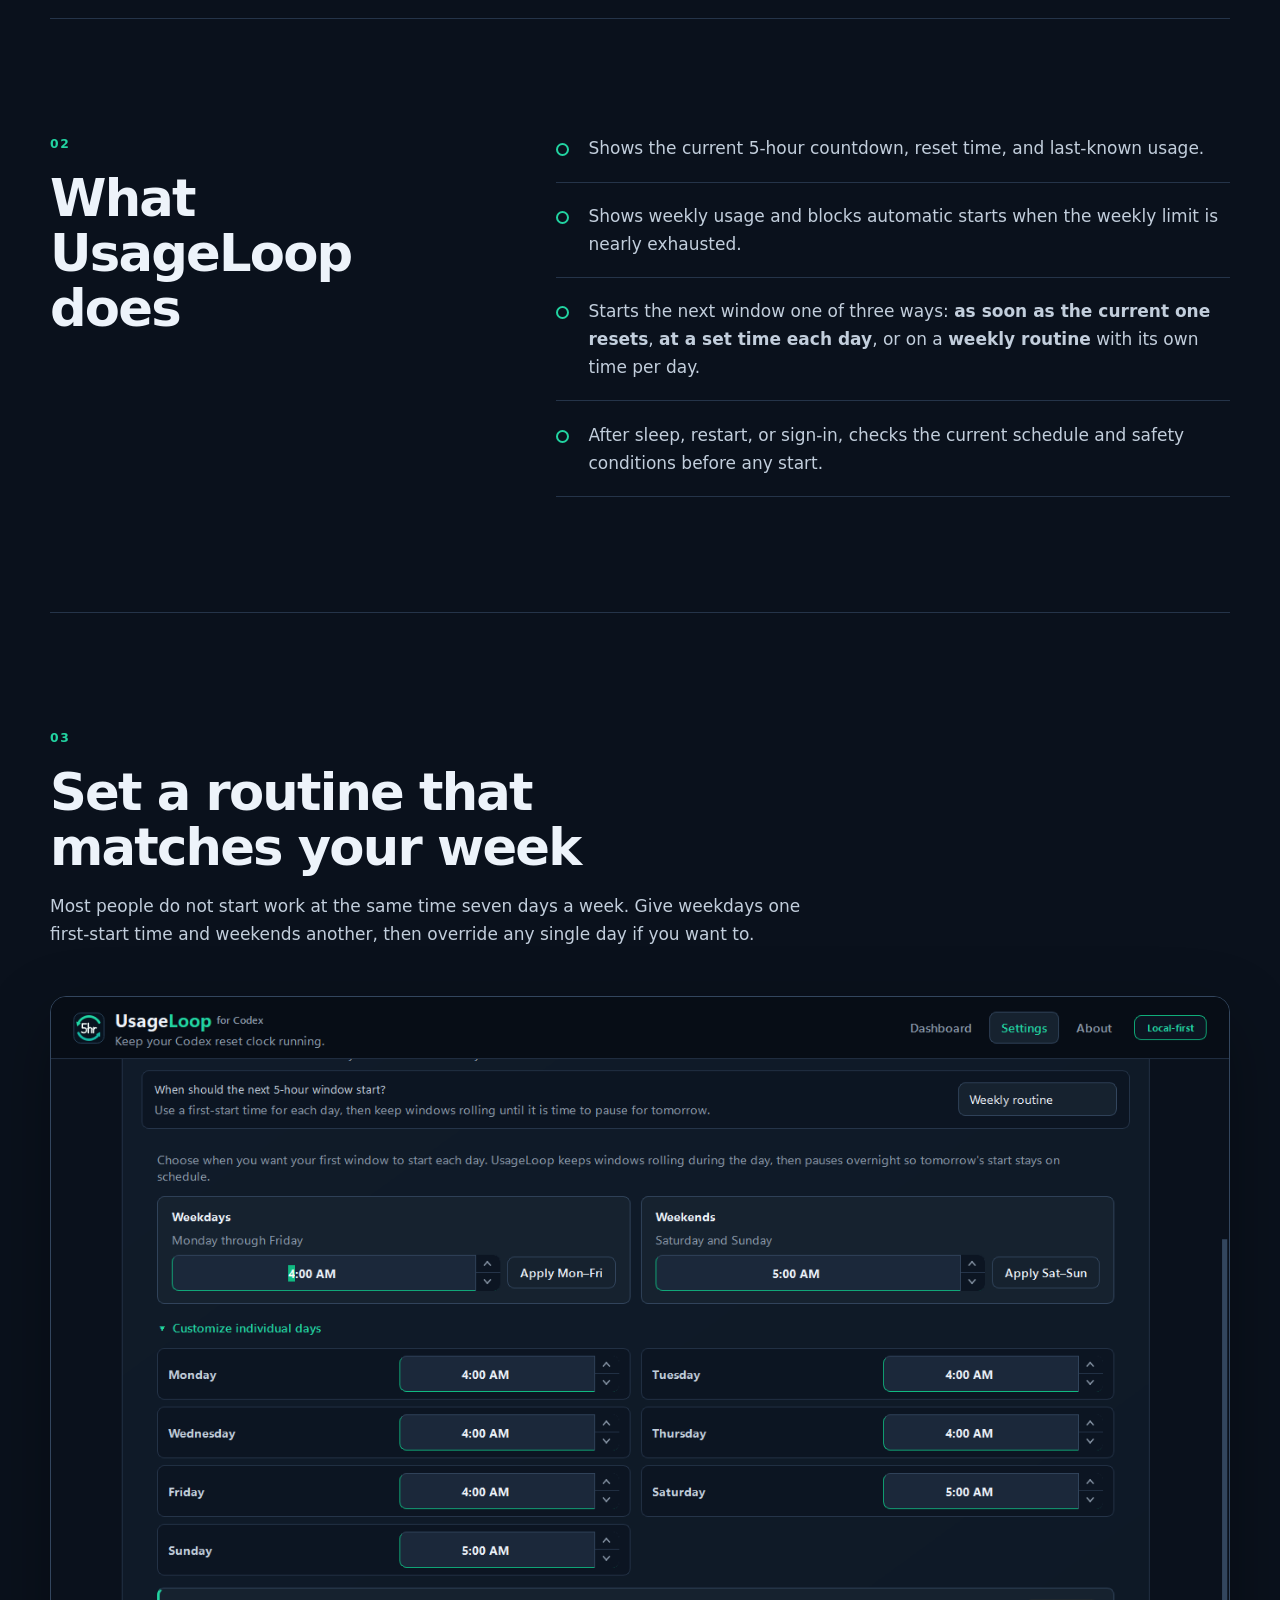
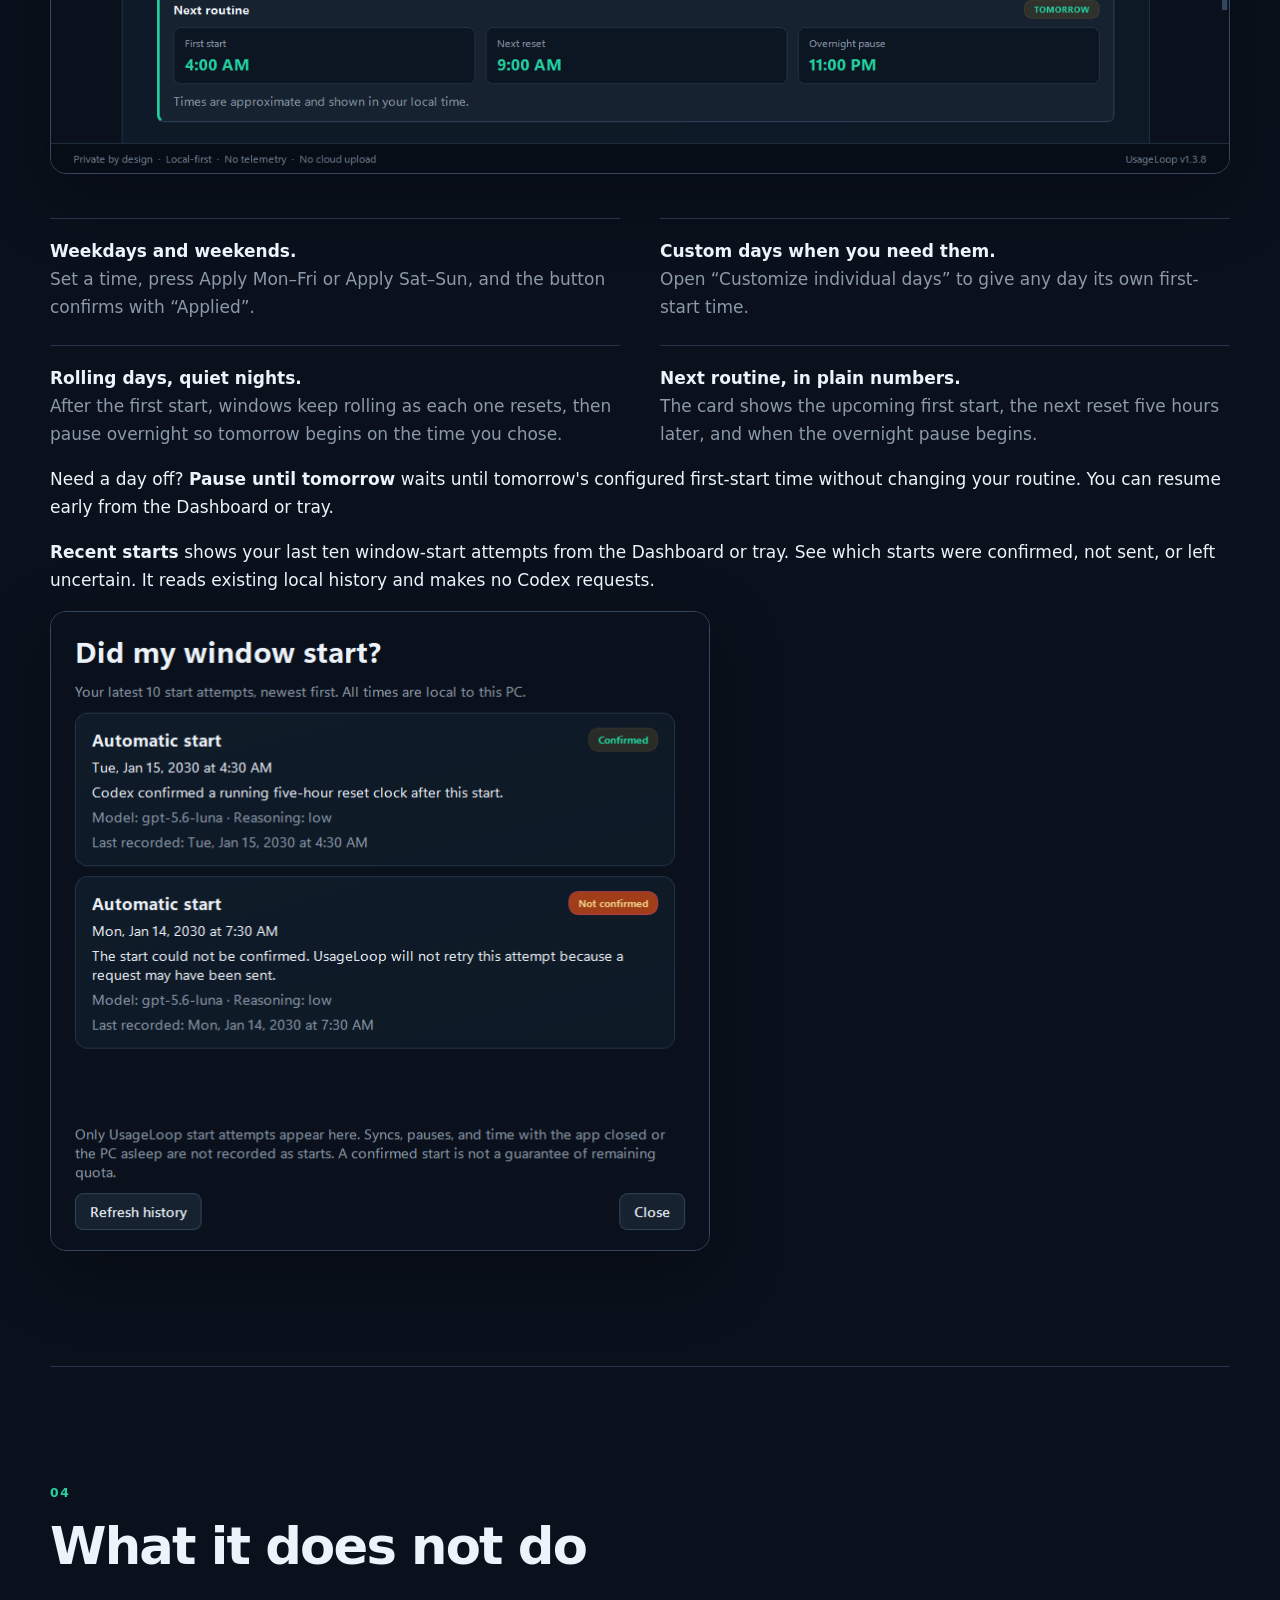
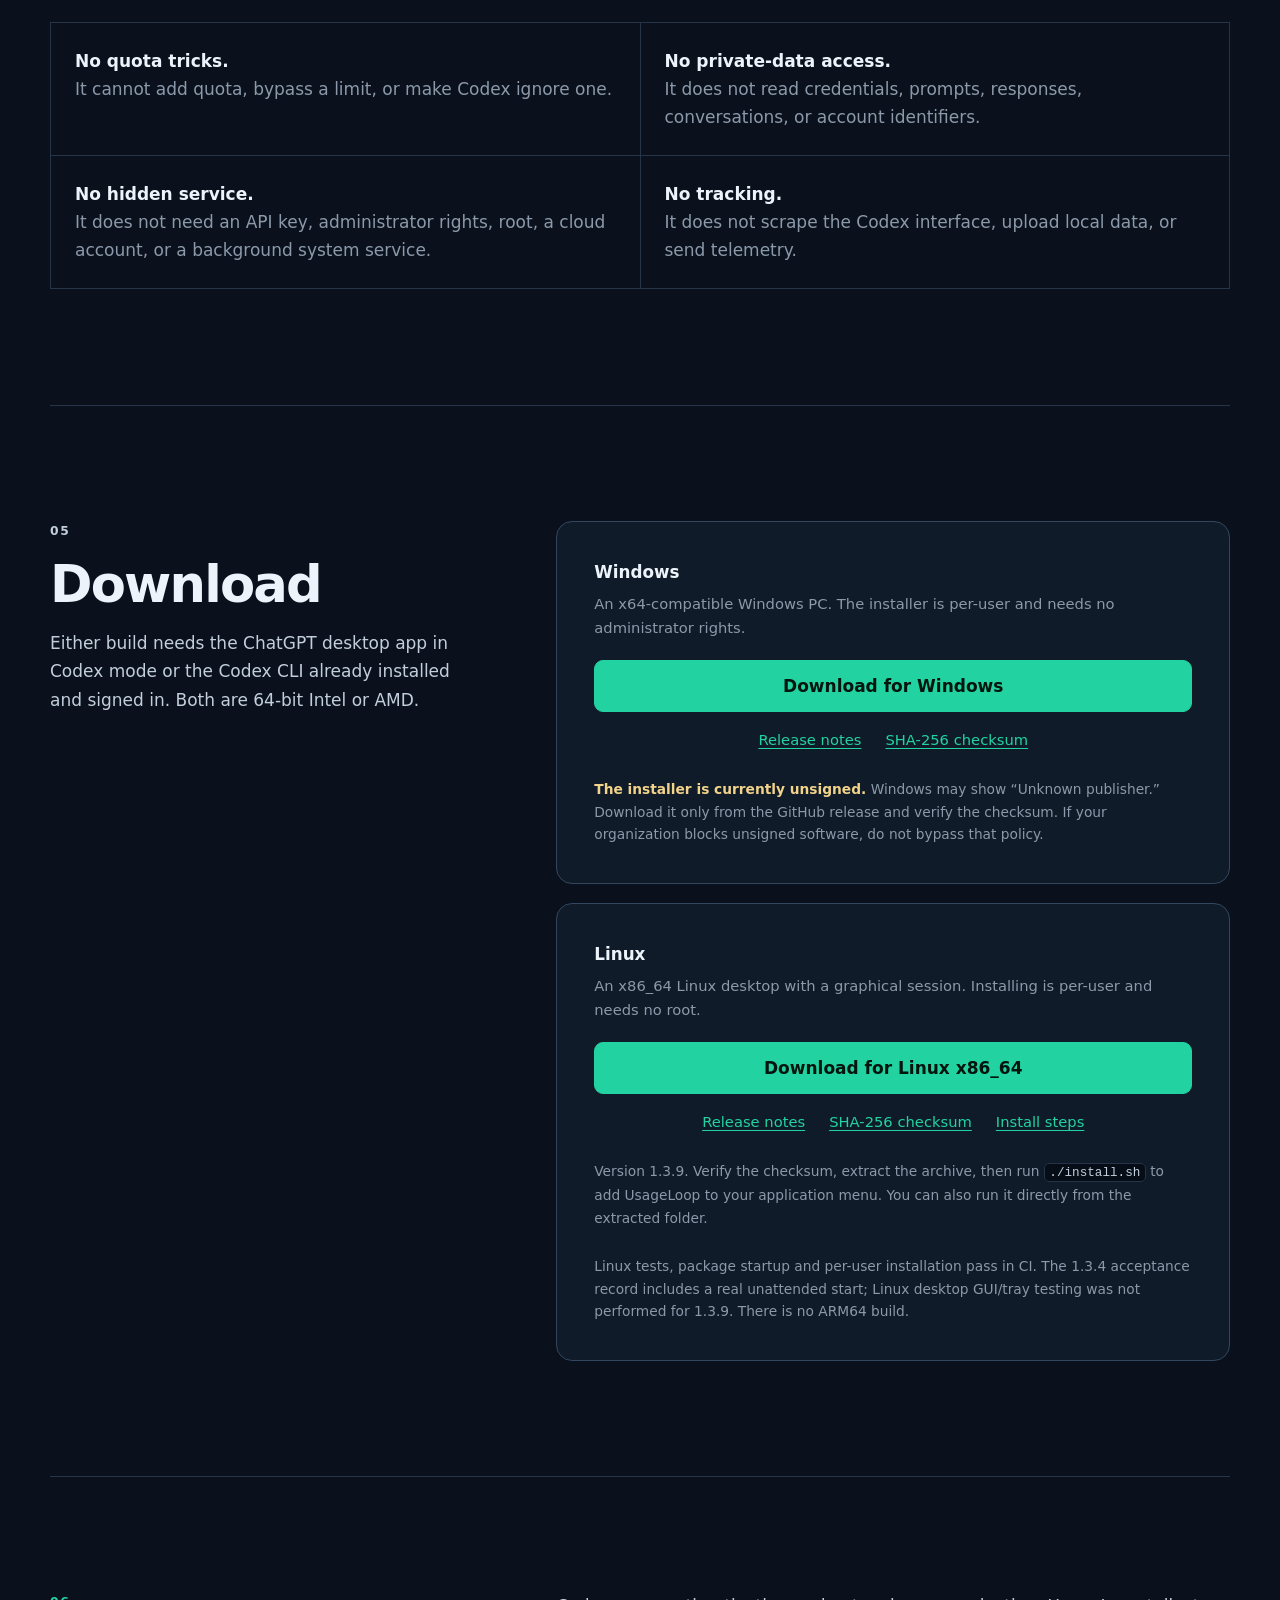
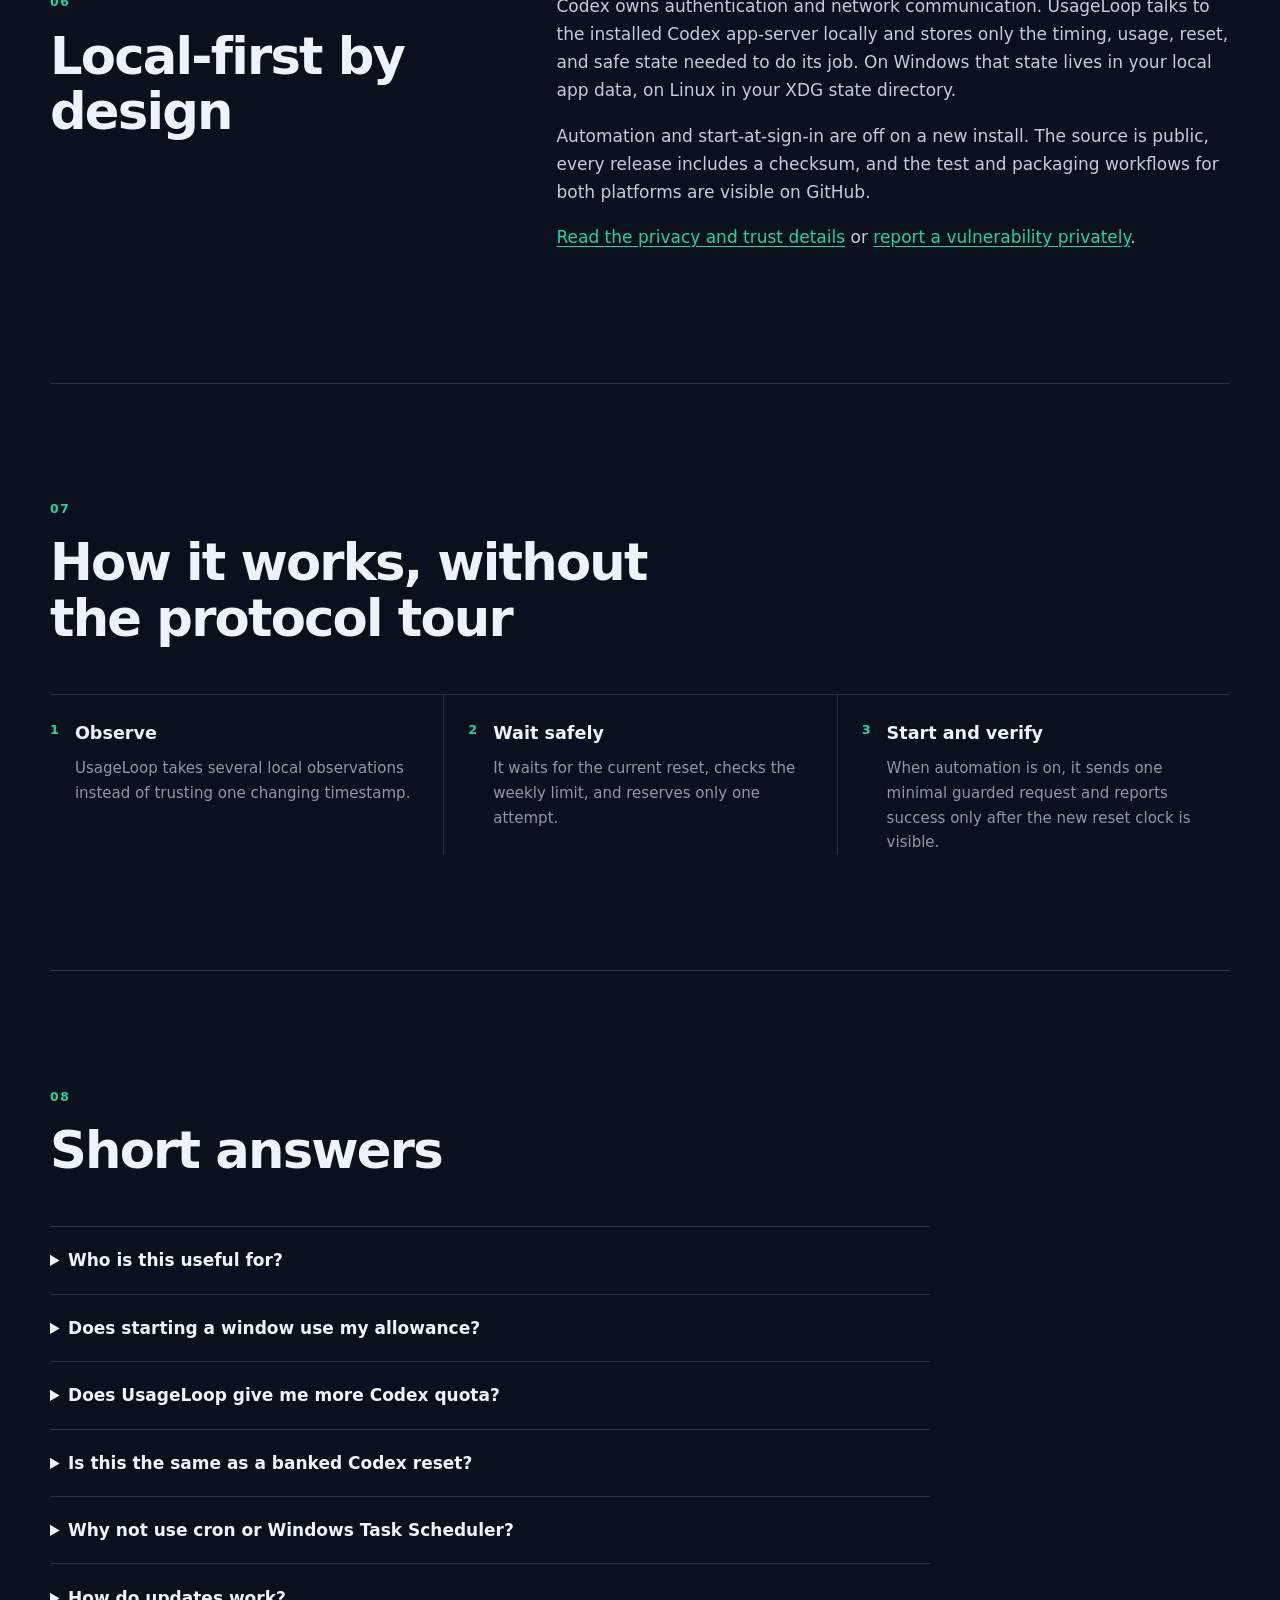
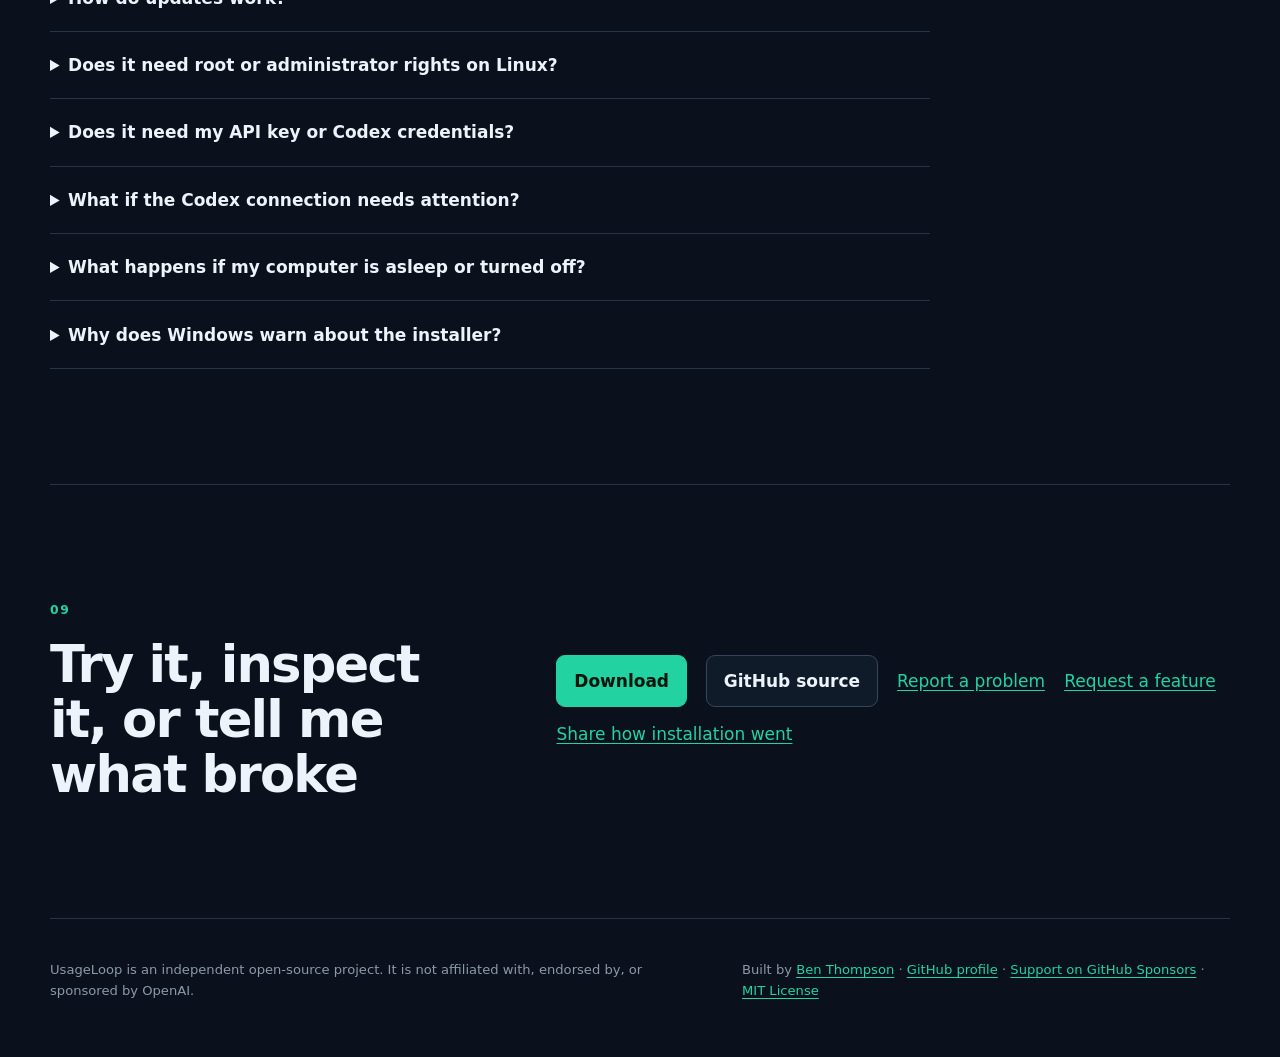
==== commit b782a69c: "Update 1.3.9 release links and published status" ====
--- a/docs/index.html
+++ b/docs/index.html
@@ -35,7 +35,7 @@
     "description": "A local-first desktop app for Windows and Linux that starts your next Codex 5-hour window on a schedule you choose, including separate weekday and weekend first-start times, with rolling daytime windows and an overnight pause. It does not add quota or bypass limits.",
     "applicationCategory": "UtilitiesApplication",
     "operatingSystem": ["Windows", "Linux"],
-    "softwareVersion": "1.3.8",
+    "softwareVersion": "1.3.9",
     "isAccessibleForFree": true,
     "license": "https://github.com/benthompsondev/usageloop/blob/main/LICENSE",
     "url": "https://benthompsondev.github.io/usageloop/",
@@ -171,14 +171,14 @@
         <div class="download-panel">
           <p class="panel-title">Linux</p>
           <p class="panel-note">An x86_64 Linux desktop with a graphical session. Installing is per-user and needs no root.</p>
-          <a class="button primary wide" href="https://github.com/benthompsondev/usageloop/releases/download/v1.3.8/UsageLoop-1.3.8-linux-x86_64.tar.gz">Download for Linux x86_64</a>
+          <a class="button primary wide" href="https://github.com/benthompsondev/usageloop/releases/download/v1.3.9/UsageLoop-1.3.9-linux-x86_64.tar.gz">Download for Linux x86_64</a>
           <div class="download-links">
             <a href="https://github.com/benthompsondev/usageloop/releases/latest">Release notes</a>
-            <a href="https://github.com/benthompsondev/usageloop/releases/download/v1.3.8/UsageLoop-1.3.8-linux-x86_64.tar.gz.sha256">SHA-256 checksum</a>
+            <a href="https://github.com/benthompsondev/usageloop/releases/download/v1.3.9/UsageLoop-1.3.9-linux-x86_64.tar.gz.sha256">SHA-256 checksum</a>
             <a href="https://github.com/benthompsondev/usageloop#linux">Install steps</a>
           </div>
-          <p class="small">Version 1.3.8. Verify the checksum, extract the archive, then run <code>./install.sh</code> to add UsageLoop to your application menu. You can also run it directly from the extracted folder.</p>
-          <p class="small">Tested on Ubuntu with GNOME. An unattended start on a real Linux desktop has not yet been observed, so this path is less proven than Windows. There is no ARM64 build.</p>
+          <p class="small">Version 1.3.9. Verify the checksum, extract the archive, then run <code>./install.sh</code> to add UsageLoop to your application menu. You can also run it directly from the extracted folder.</p>
+          <p class="small">Linux tests, package startup and per-user installation pass in CI. The 1.3.4 acceptance record includes a real unattended start; Linux desktop GUI/tray testing was not performed for 1.3.9. There is no ARM64 build.</p>
         </div>
       </div>
     </section>
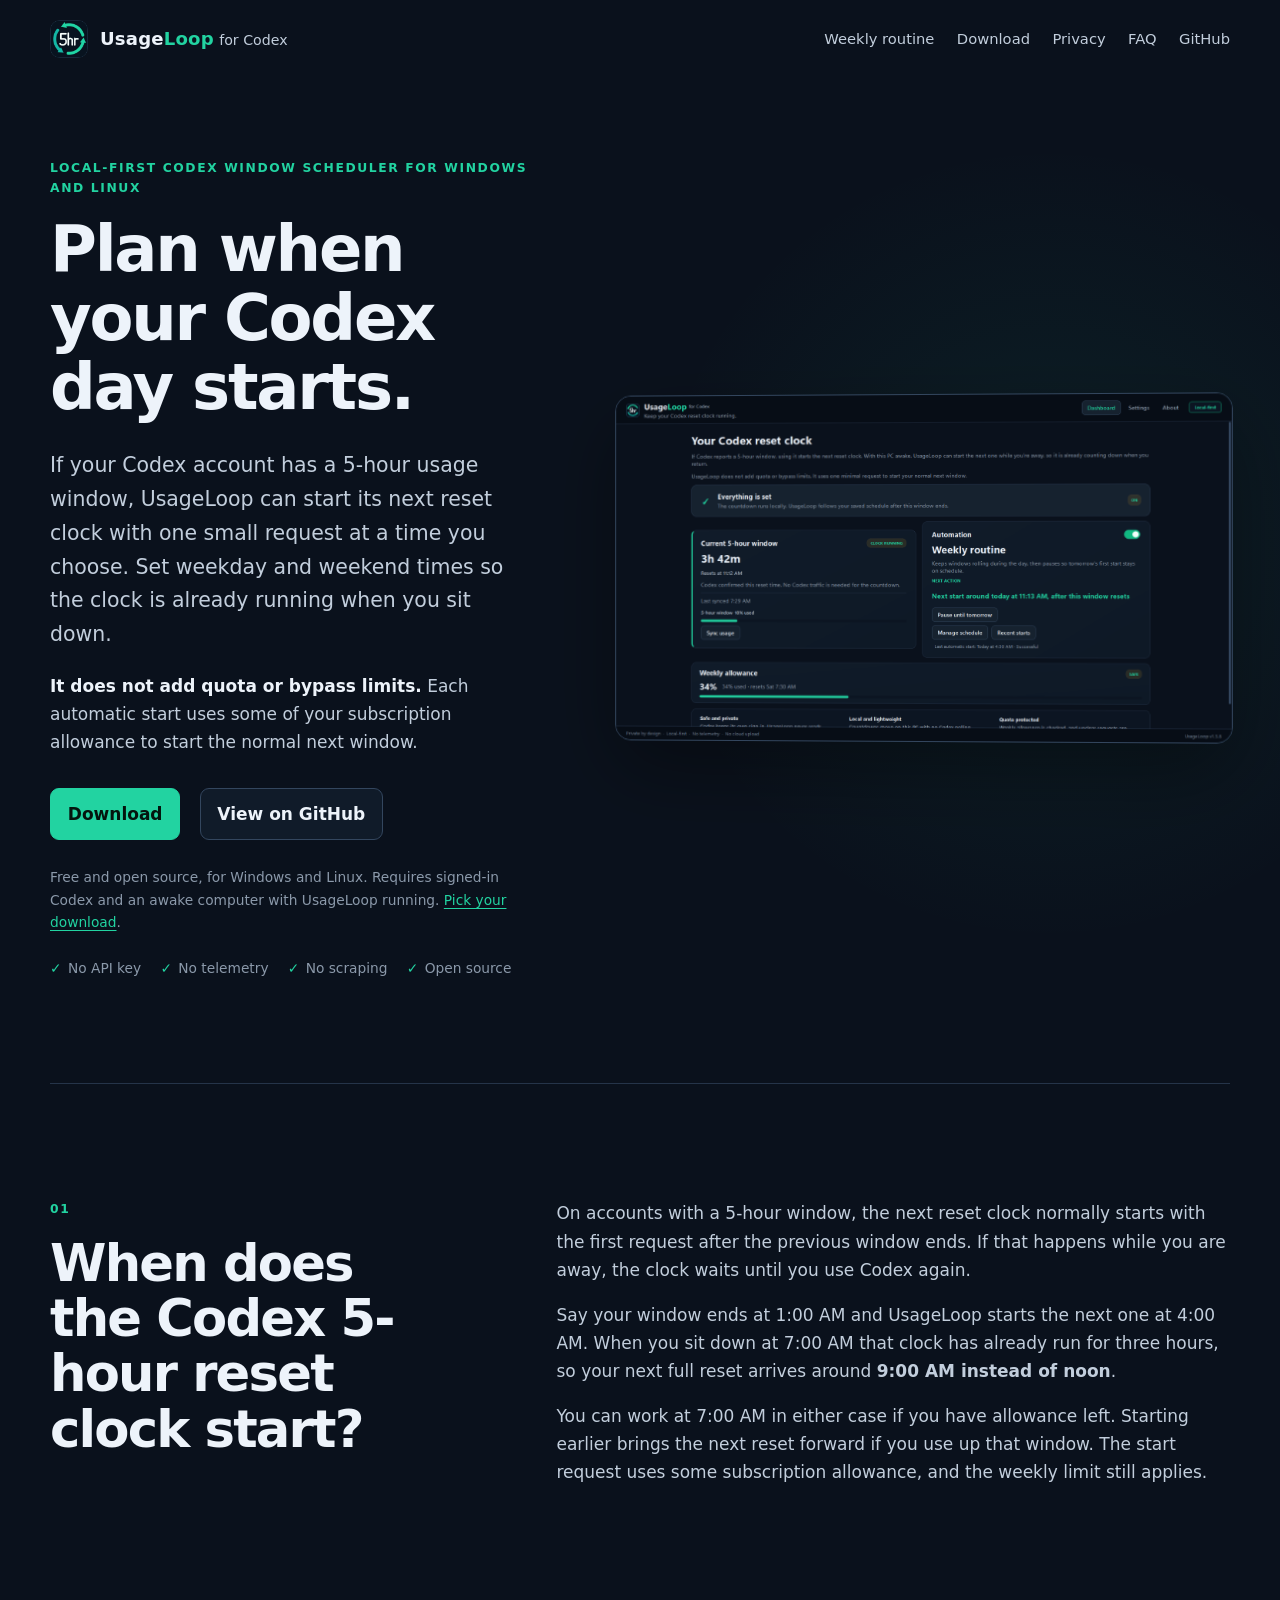
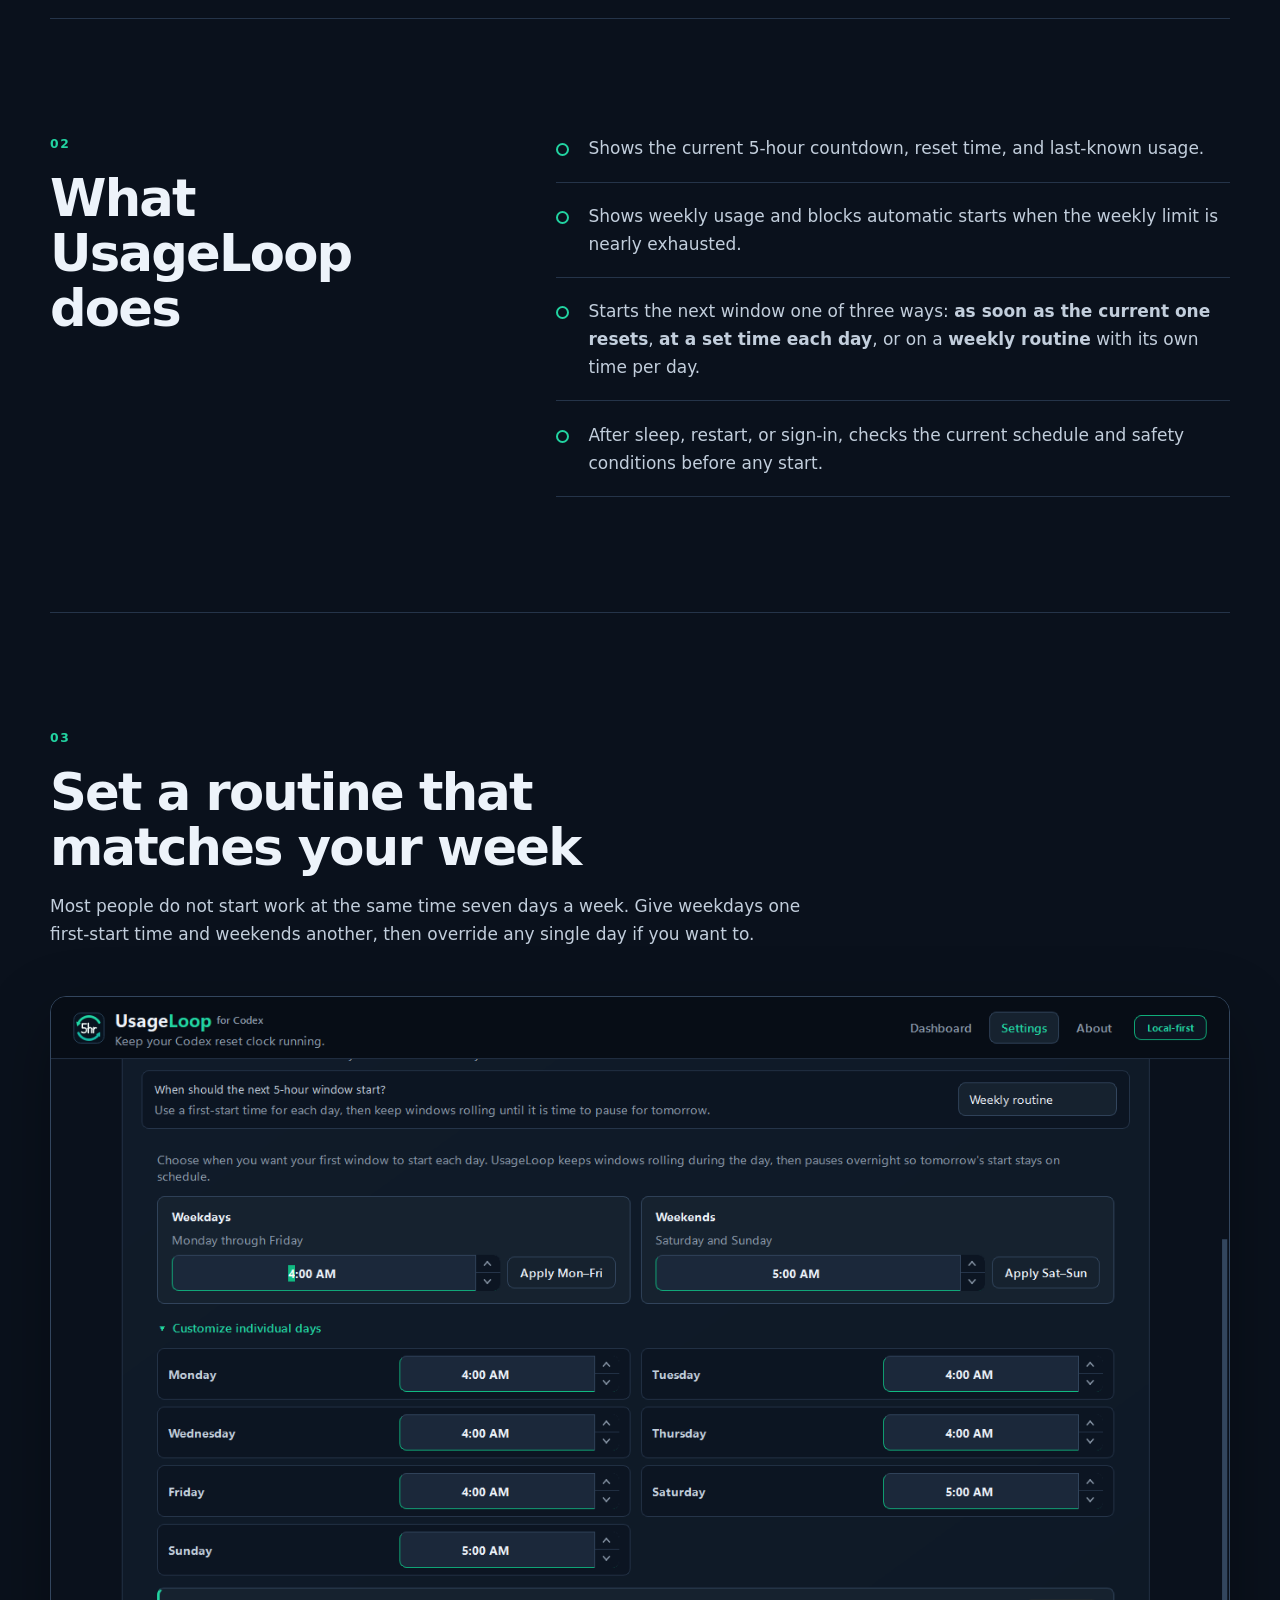
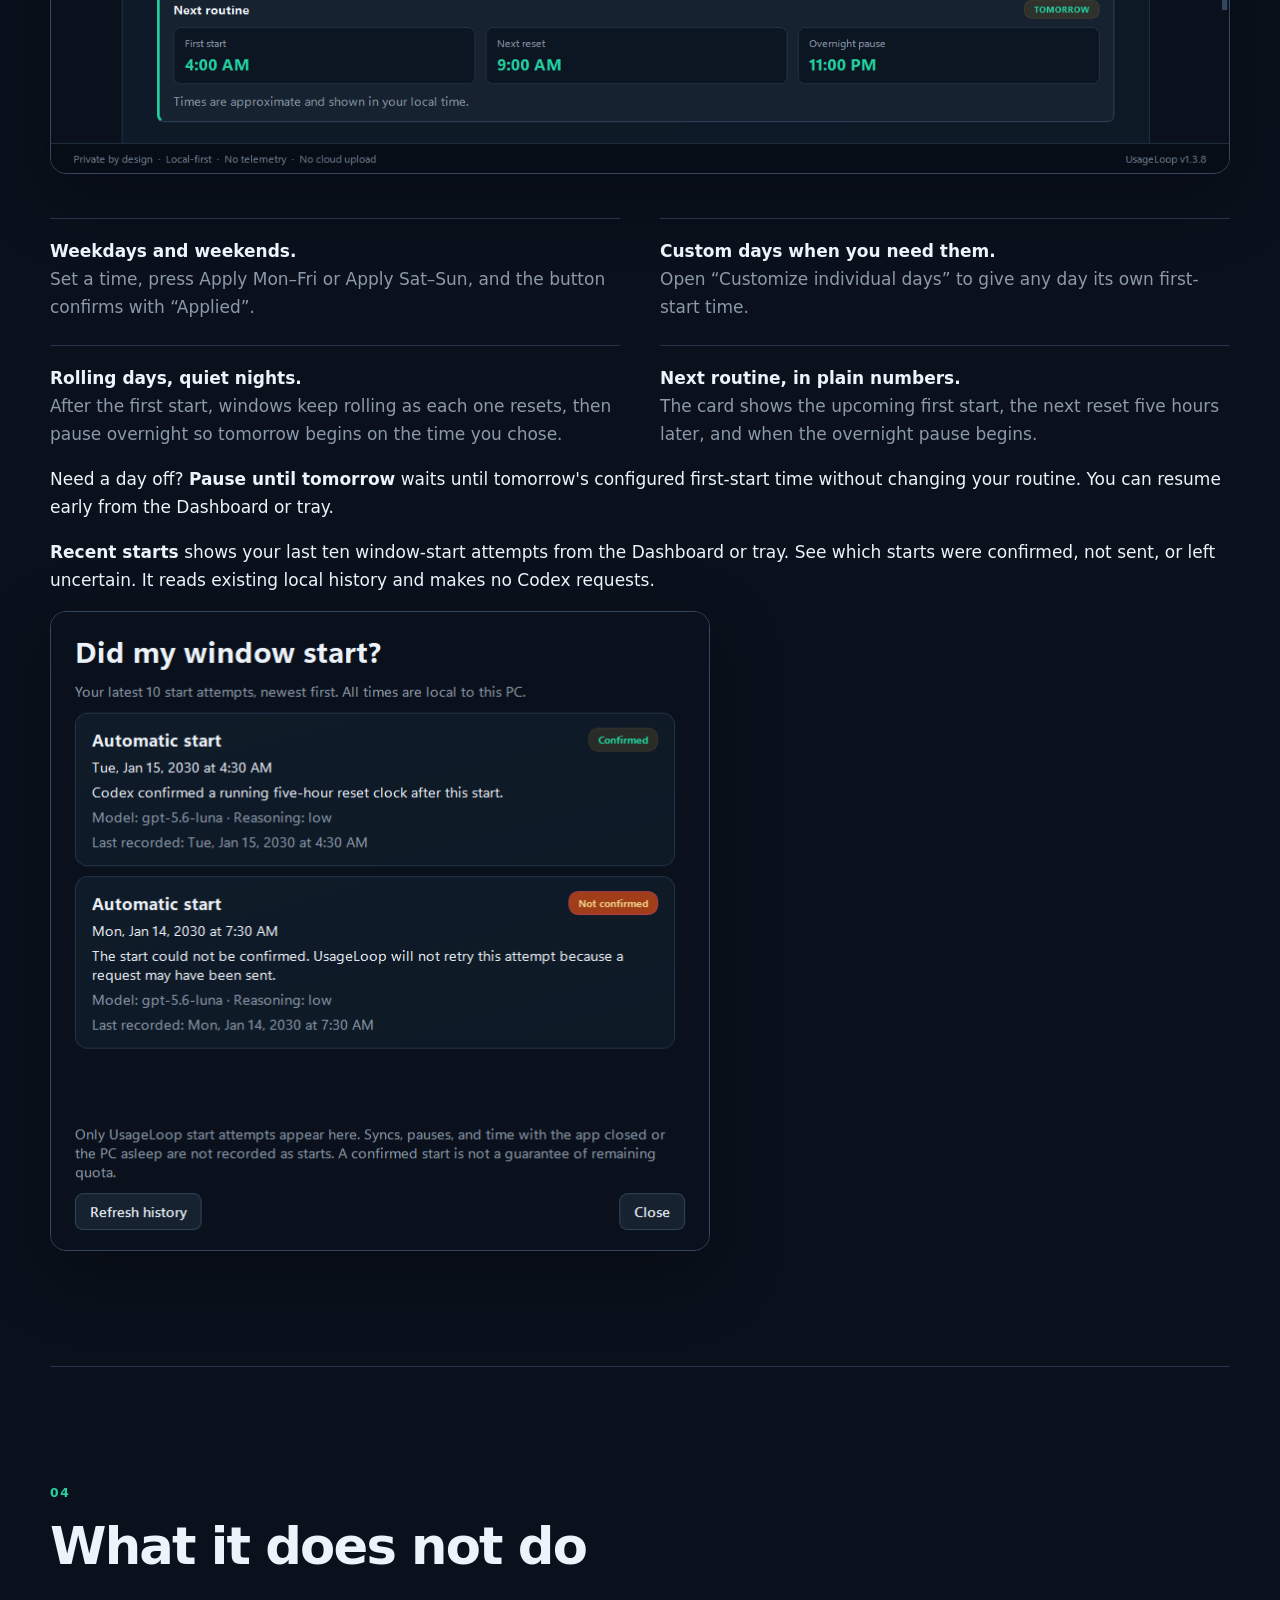
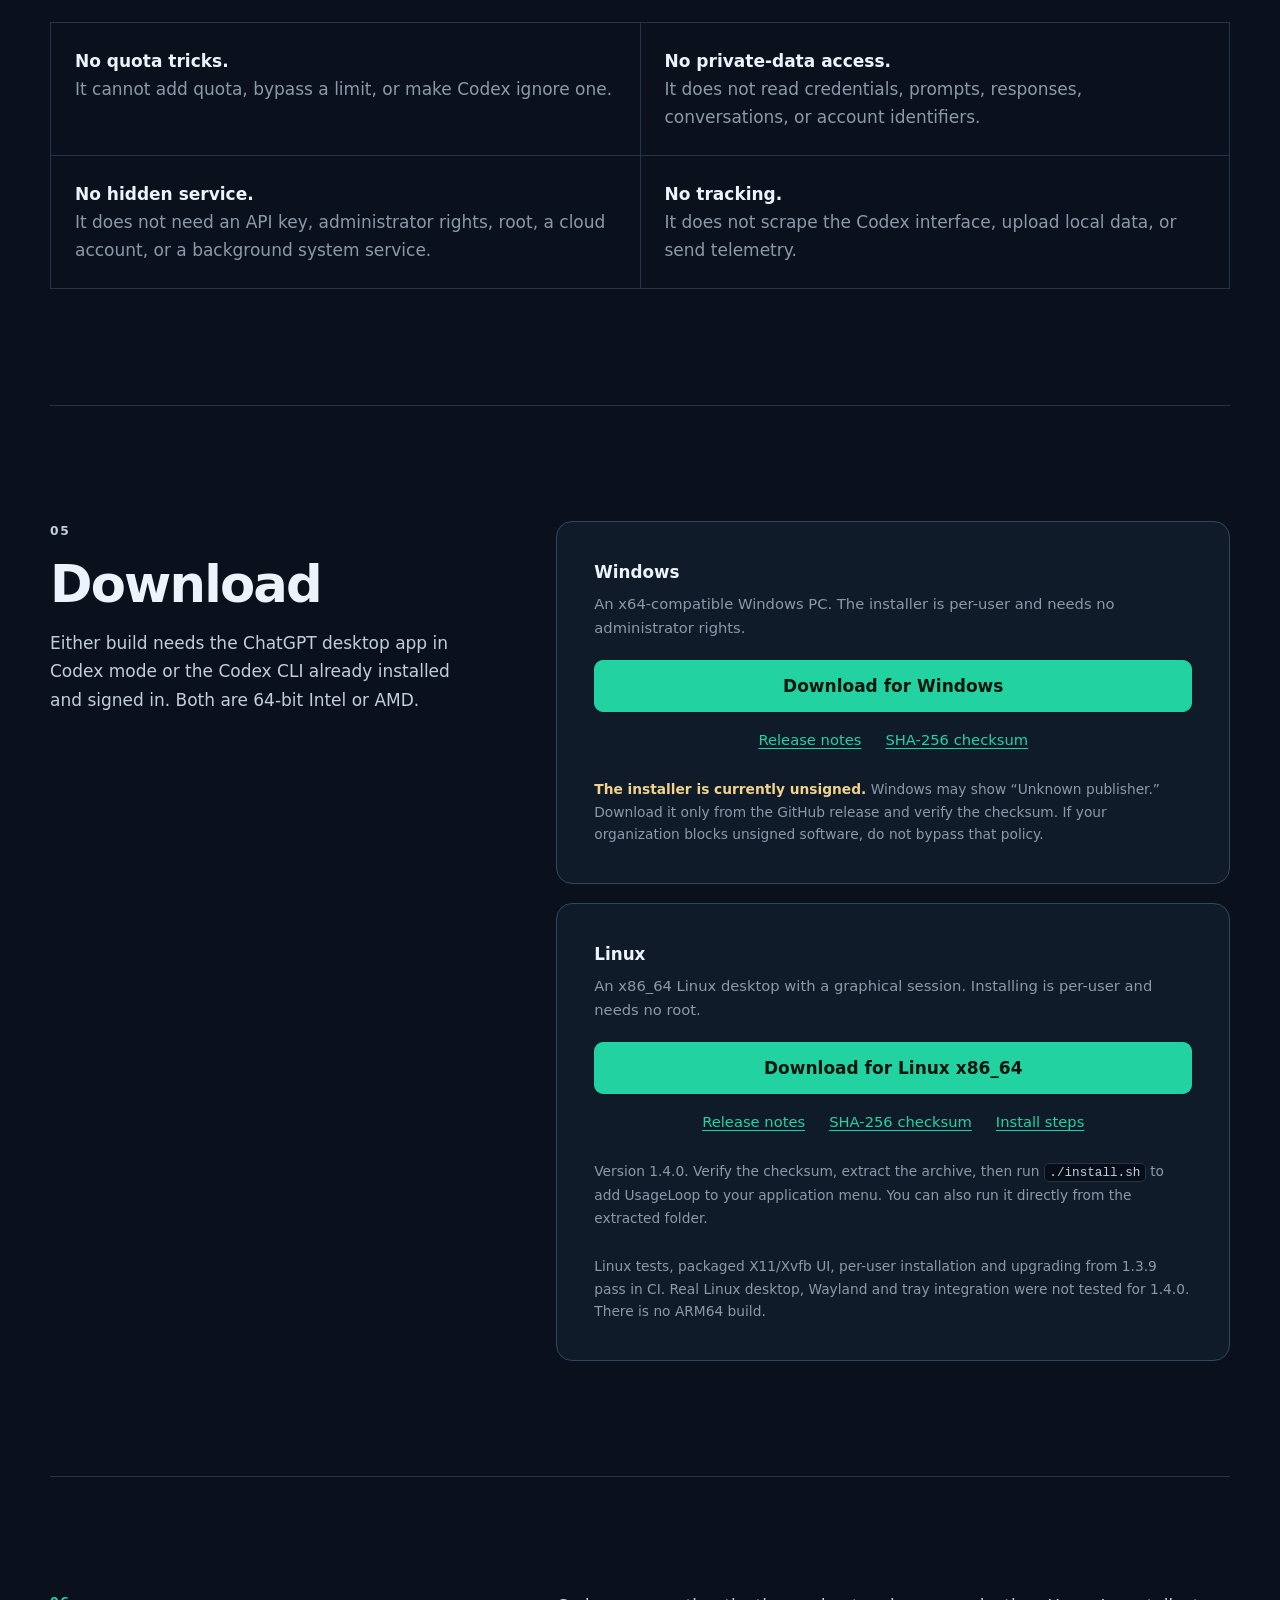
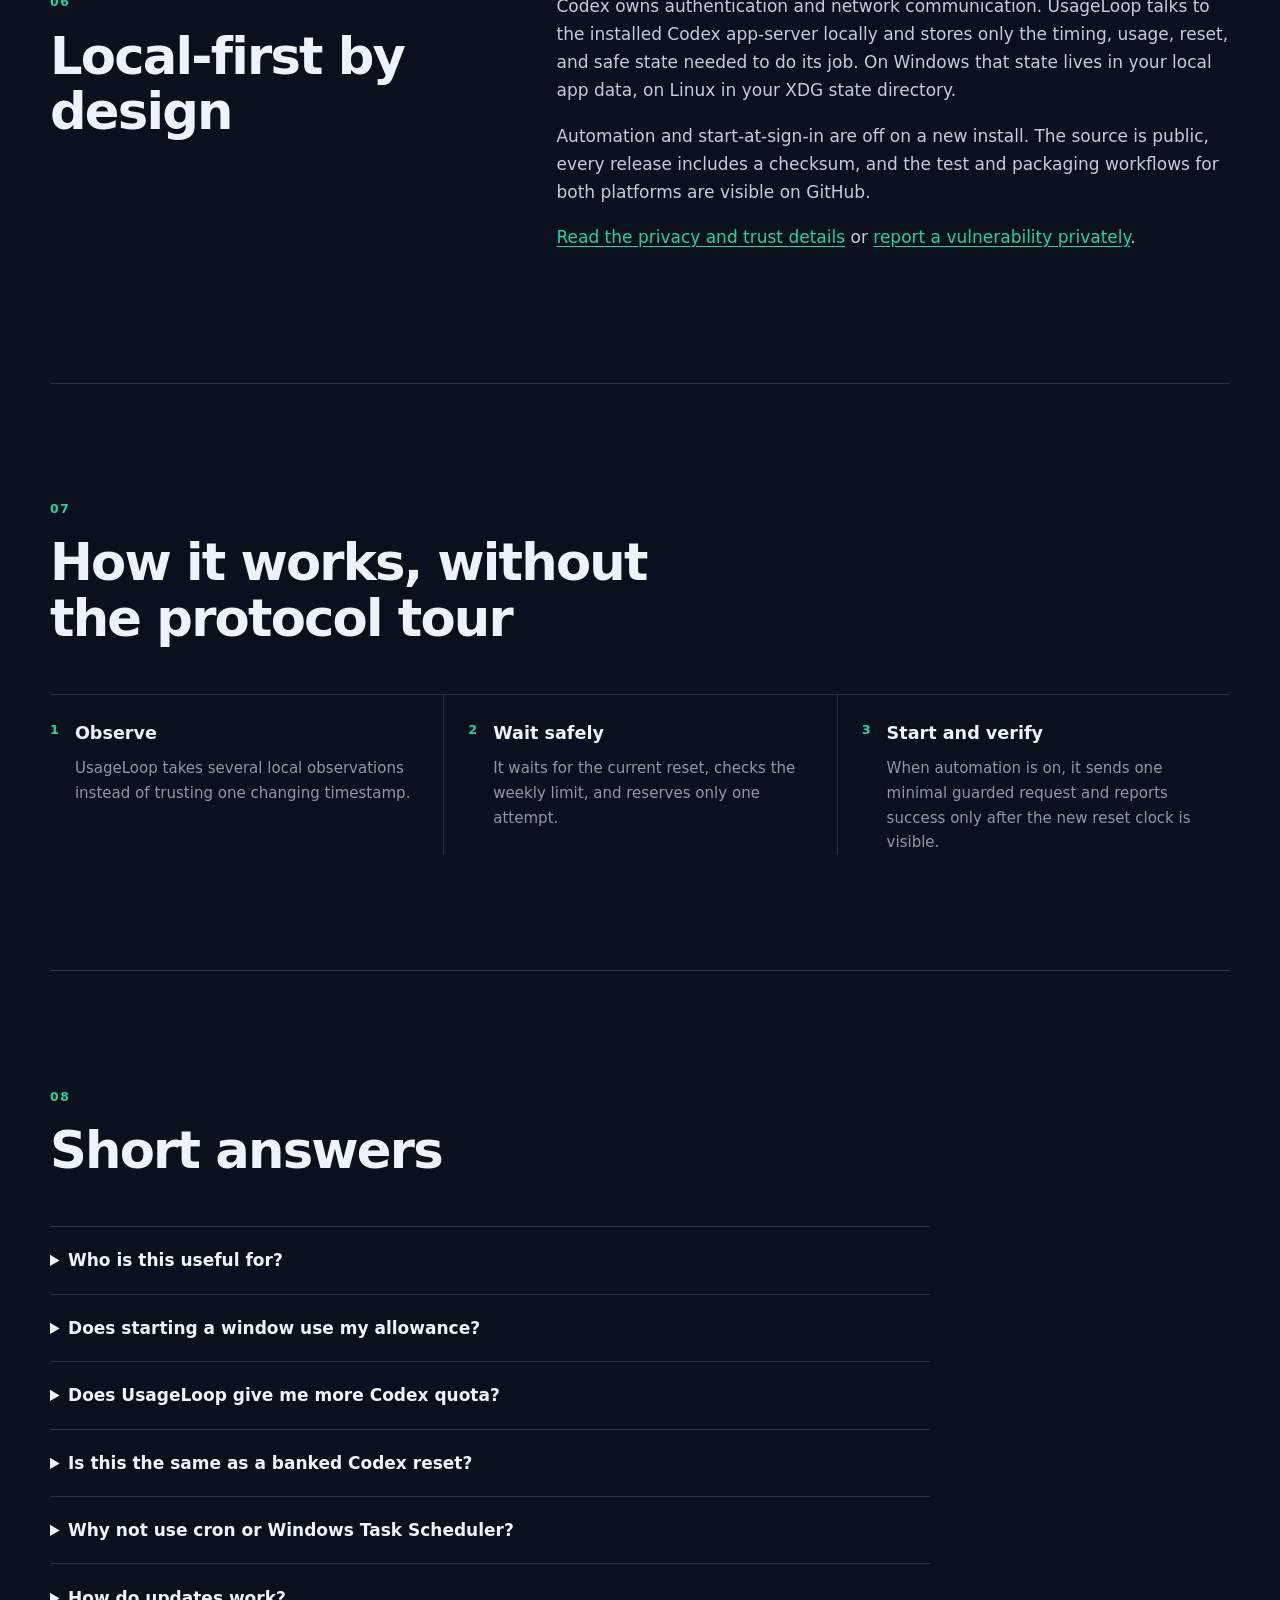
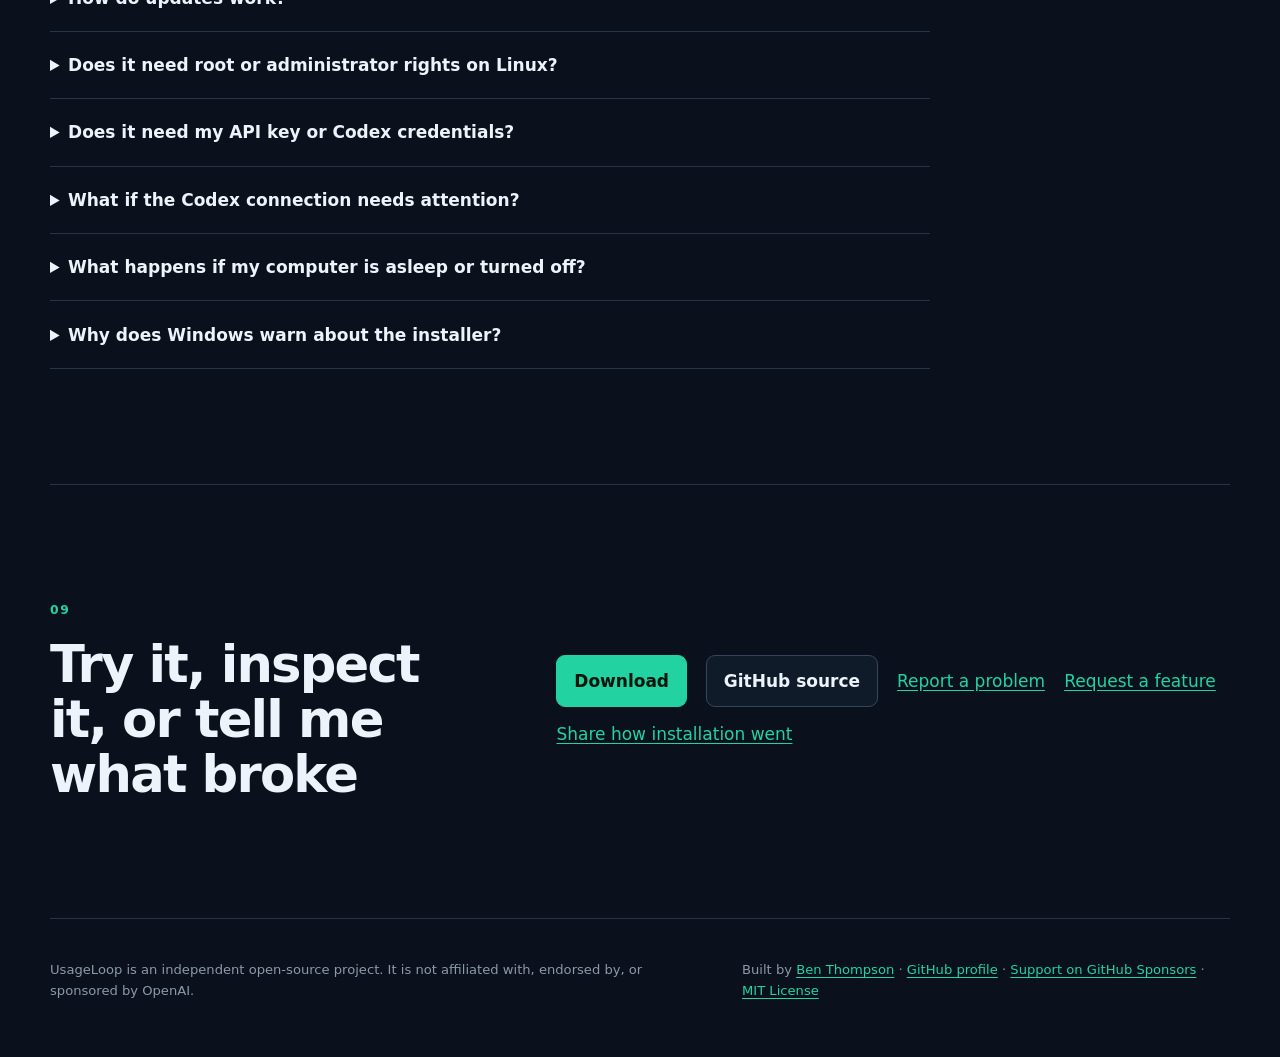
==== commit 6bd39700: "Finalize UsageLoop 1.4.0 release metadata" ====
--- a/docs/index.html
+++ b/docs/index.html
@@ -35,7 +35,7 @@
     "description": "A local-first desktop app for Windows and Linux that starts your next Codex 5-hour window on a schedule you choose, including separate weekday and weekend first-start times, with rolling daytime windows and an overnight pause. It does not add quota or bypass limits.",
     "applicationCategory": "UtilitiesApplication",
     "operatingSystem": ["Windows", "Linux"],
-    "softwareVersion": "1.3.9",
+    "softwareVersion": "1.4.0",
     "isAccessibleForFree": true,
     "license": "https://github.com/benthompsondev/usageloop/blob/main/LICENSE",
     "url": "https://benthompsondev.github.io/usageloop/",
@@ -171,14 +171,14 @@
         <div class="download-panel">
           <p class="panel-title">Linux</p>
           <p class="panel-note">An x86_64 Linux desktop with a graphical session. Installing is per-user and needs no root.</p>
-          <a class="button primary wide" href="https://github.com/benthompsondev/usageloop/releases/download/v1.3.9/UsageLoop-1.3.9-linux-x86_64.tar.gz">Download for Linux x86_64</a>
+          <a class="button primary wide" href="https://github.com/benthompsondev/usageloop/releases/download/v1.4.0/UsageLoop-1.4.0-linux-x86_64.tar.gz">Download for Linux x86_64</a>
           <div class="download-links">
             <a href="https://github.com/benthompsondev/usageloop/releases/latest">Release notes</a>
-            <a href="https://github.com/benthompsondev/usageloop/releases/download/v1.3.9/UsageLoop-1.3.9-linux-x86_64.tar.gz.sha256">SHA-256 checksum</a>
+            <a href="https://github.com/benthompsondev/usageloop/releases/download/v1.4.0/UsageLoop-1.4.0-linux-x86_64.tar.gz.sha256">SHA-256 checksum</a>
             <a href="https://github.com/benthompsondev/usageloop#linux">Install steps</a>
           </div>
-          <p class="small">Version 1.3.9. Verify the checksum, extract the archive, then run <code>./install.sh</code> to add UsageLoop to your application menu. You can also run it directly from the extracted folder.</p>
-          <p class="small">Linux tests, package startup and per-user installation pass in CI. The 1.3.4 acceptance record includes a real unattended start; Linux desktop GUI/tray testing was not performed for 1.3.9. There is no ARM64 build.</p>
+          <p class="small">Version 1.4.0. Verify the checksum, extract the archive, then run <code>./install.sh</code> to add UsageLoop to your application menu. You can also run it directly from the extracted folder.</p>
+          <p class="small">Linux tests, packaged X11/Xvfb UI, per-user installation and upgrading from 1.3.9 pass in CI. Real Linux desktop, Wayland and tray integration were not tested for 1.4.0. There is no ARM64 build.</p>
         </div>
       </div>
     </section>
@@ -236,7 +236,7 @@
         </details>
         <details>
           <summary>How do updates work?</summary>
-          <p>Only when you ask. Open Settings, choose Check for updates, and UsageLoop asks GitHub once, shows what changed, downloads the file for your platform, and checks its SHA-256 against the published checksum before installing anything. Checking and updating never send a Codex request. On Linux, a copy installed with <code>install.sh</code> can update itself in place; a portable copy you run from an extracted folder is left alone and shown the command to run instead.</p>
+          <p>Only when you ask. In 1.4.0, open About and choose Check for updates at the top (in 1.3.9 and earlier, use Settings). UsageLoop asks GitHub once, shows what changed, downloads the file for your platform, and checks its SHA-256 against the published checksum before installing anything. Checking and updating never send a Codex request. On Linux, a copy installed with <code>install.sh</code> can update itself in place; a portable copy you run from an extracted folder is left alone and shown the command to run instead.</p>
         </details>
         <details>
           <summary>Does it need root or administrator rights on Linux?</summary>
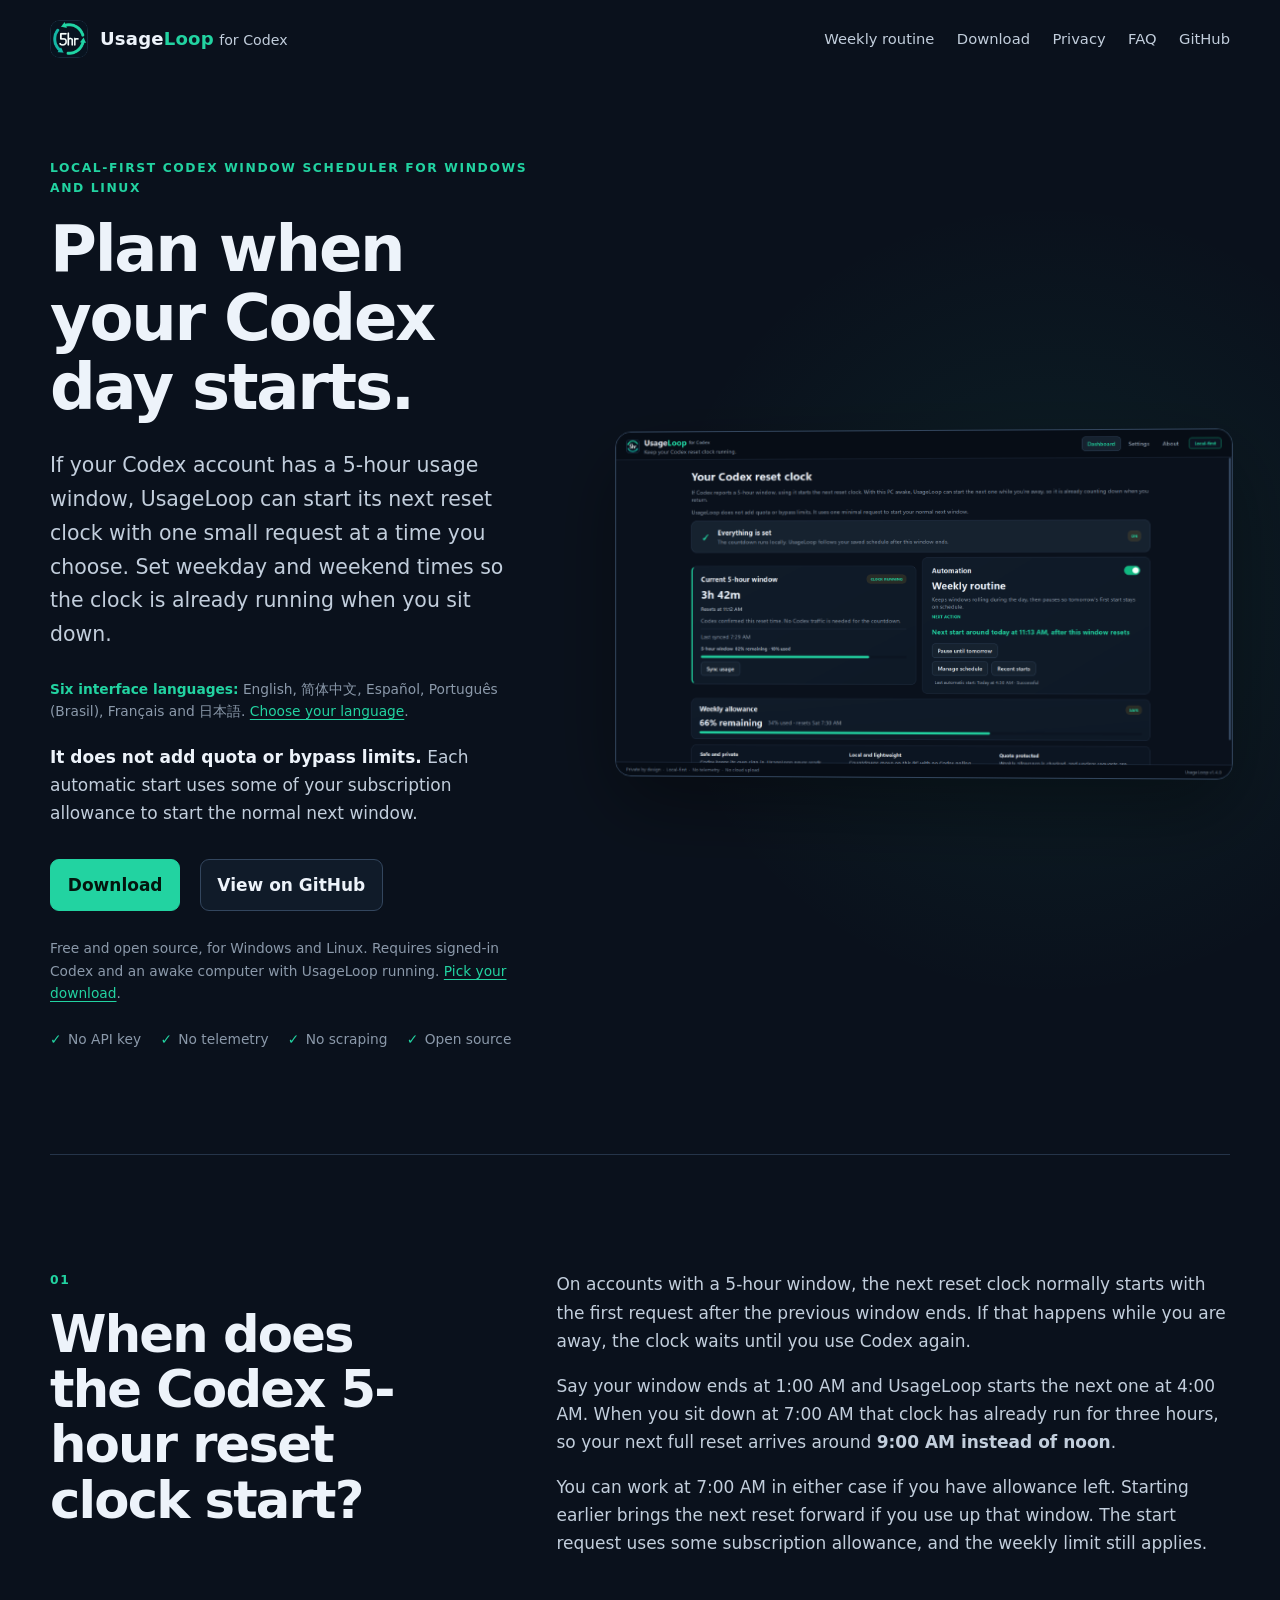
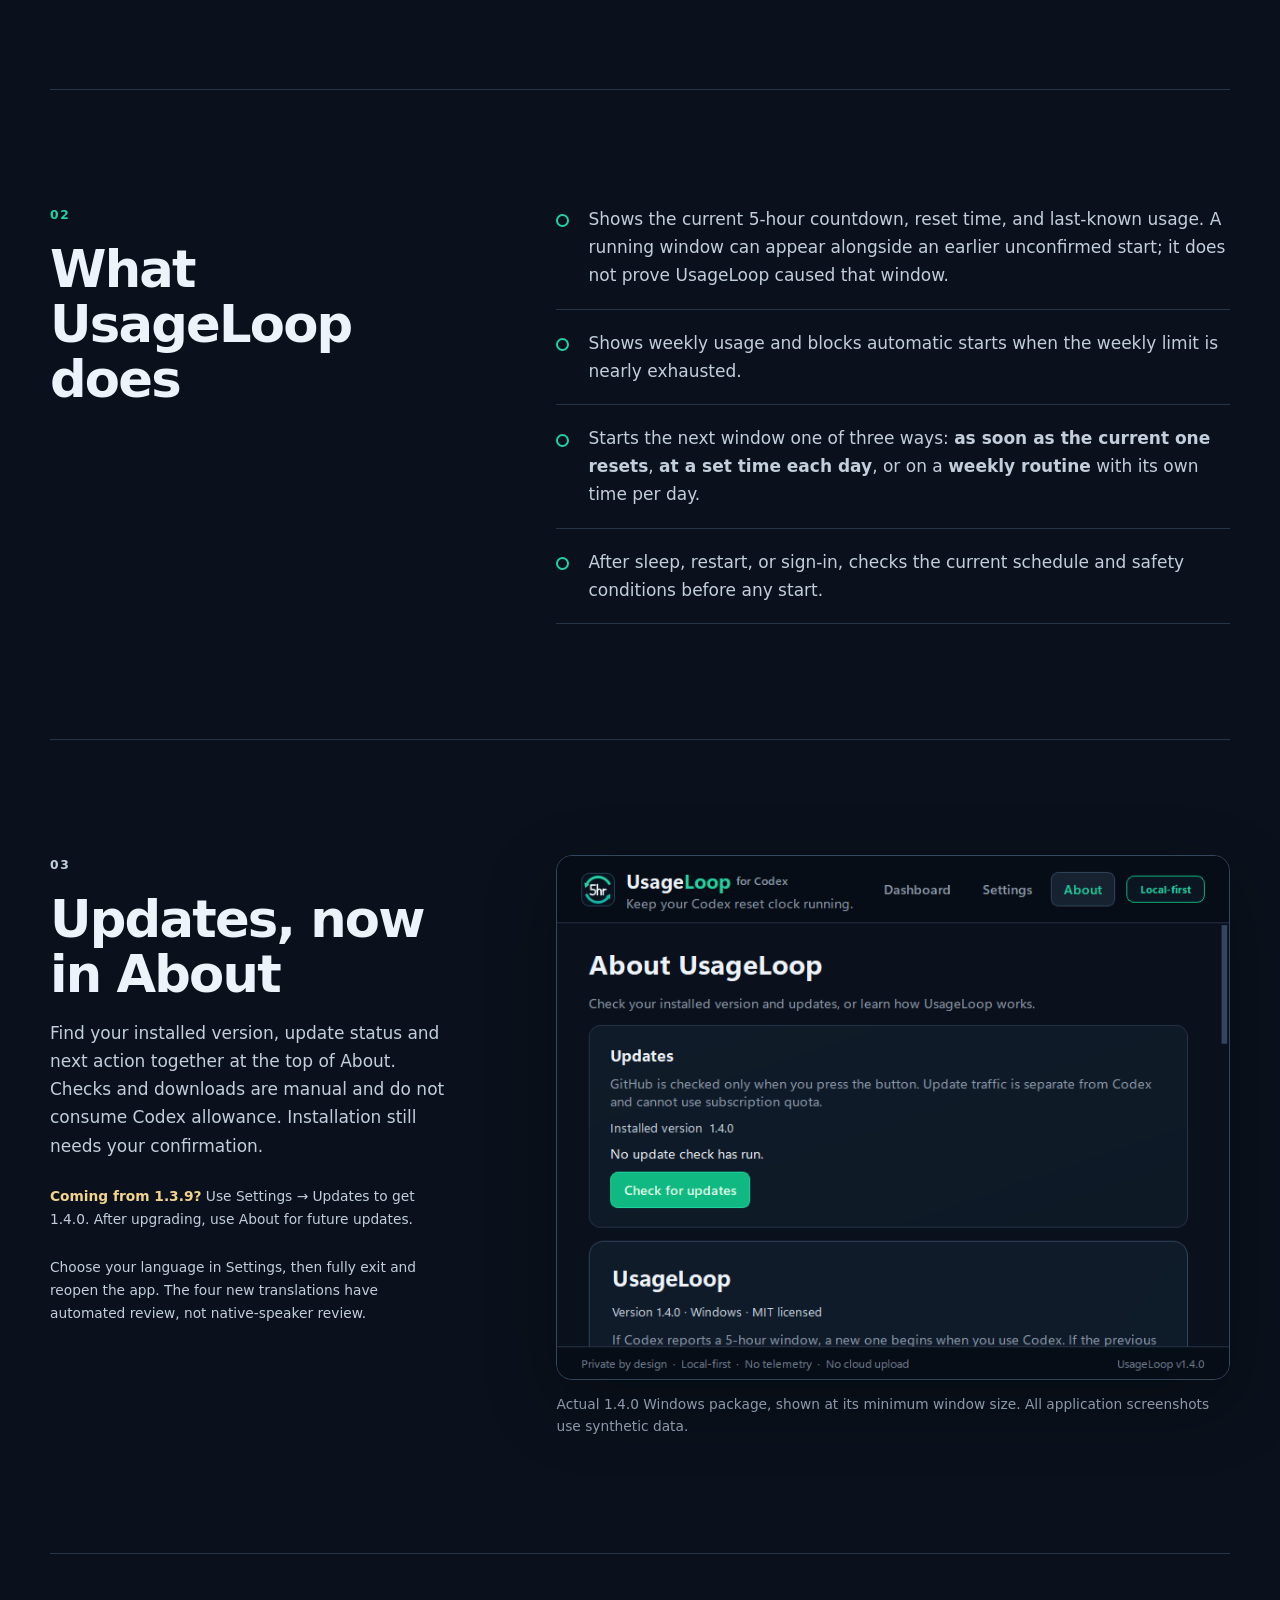
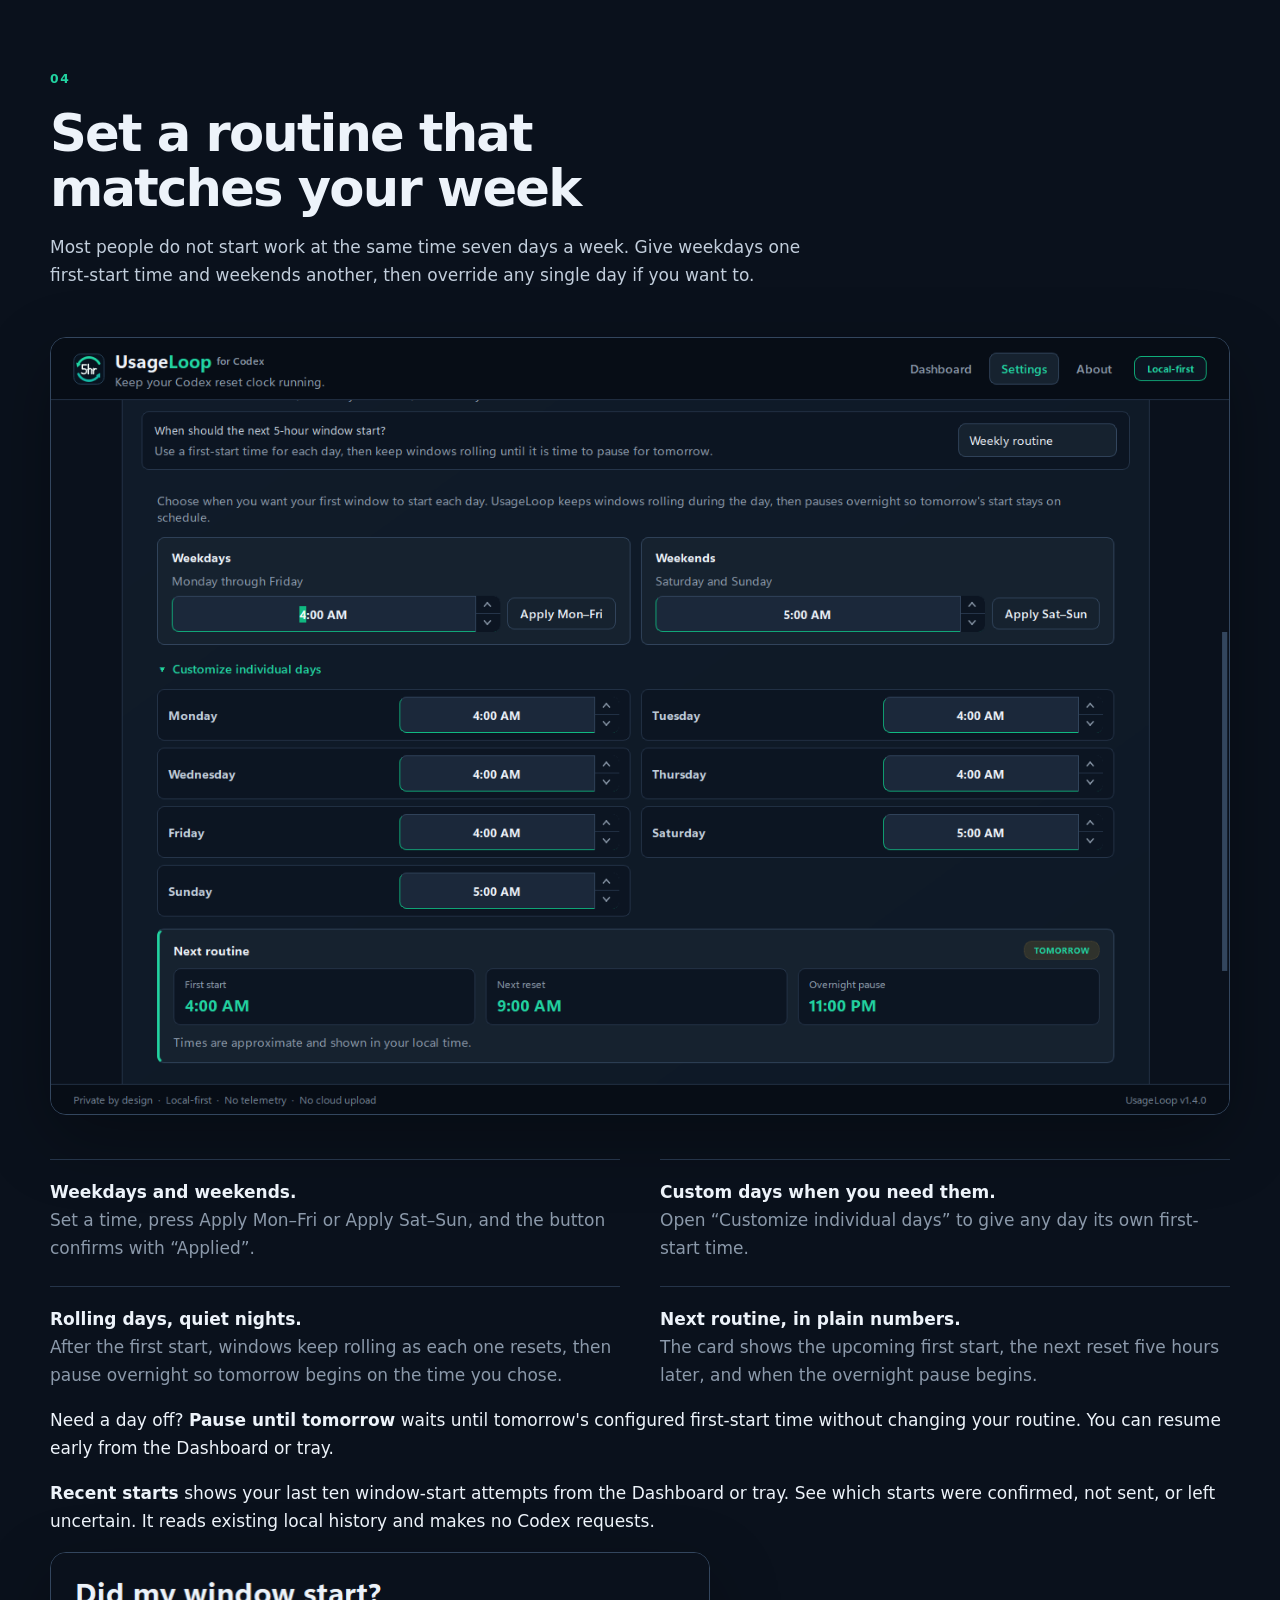
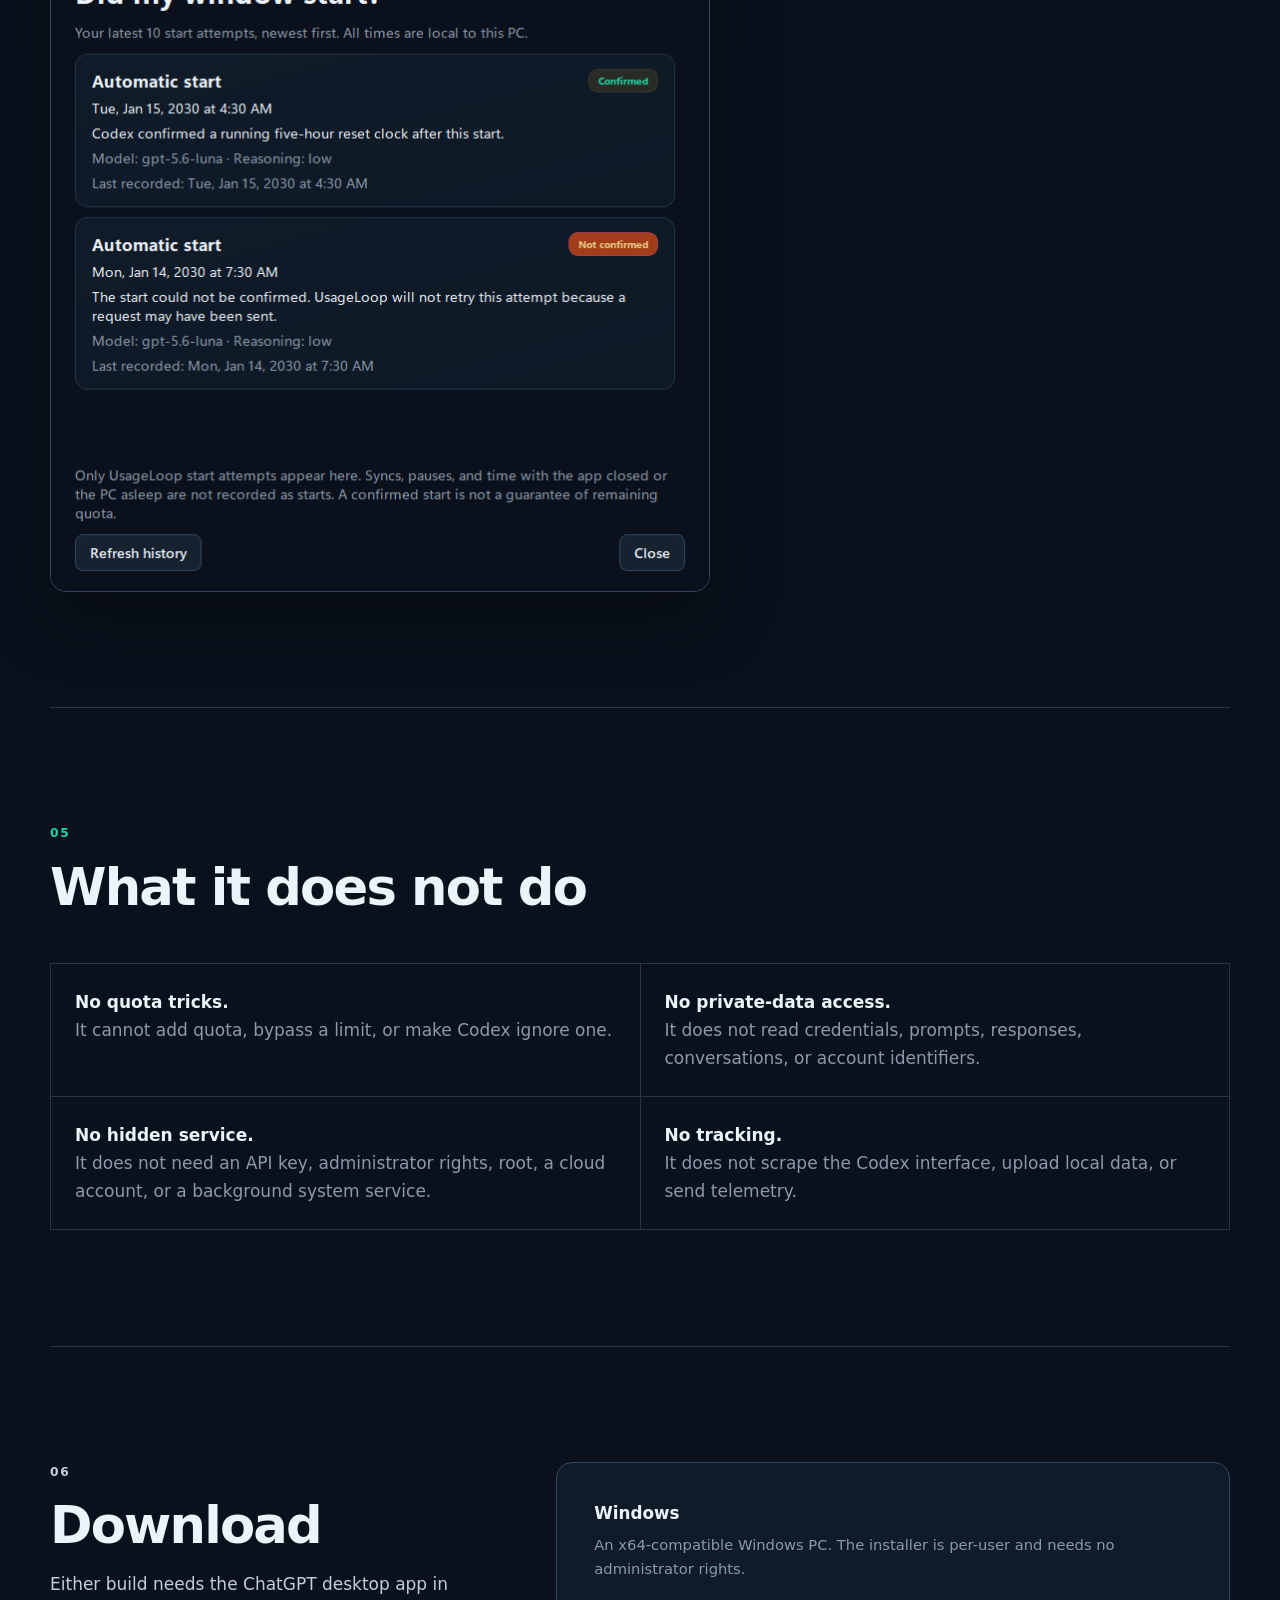
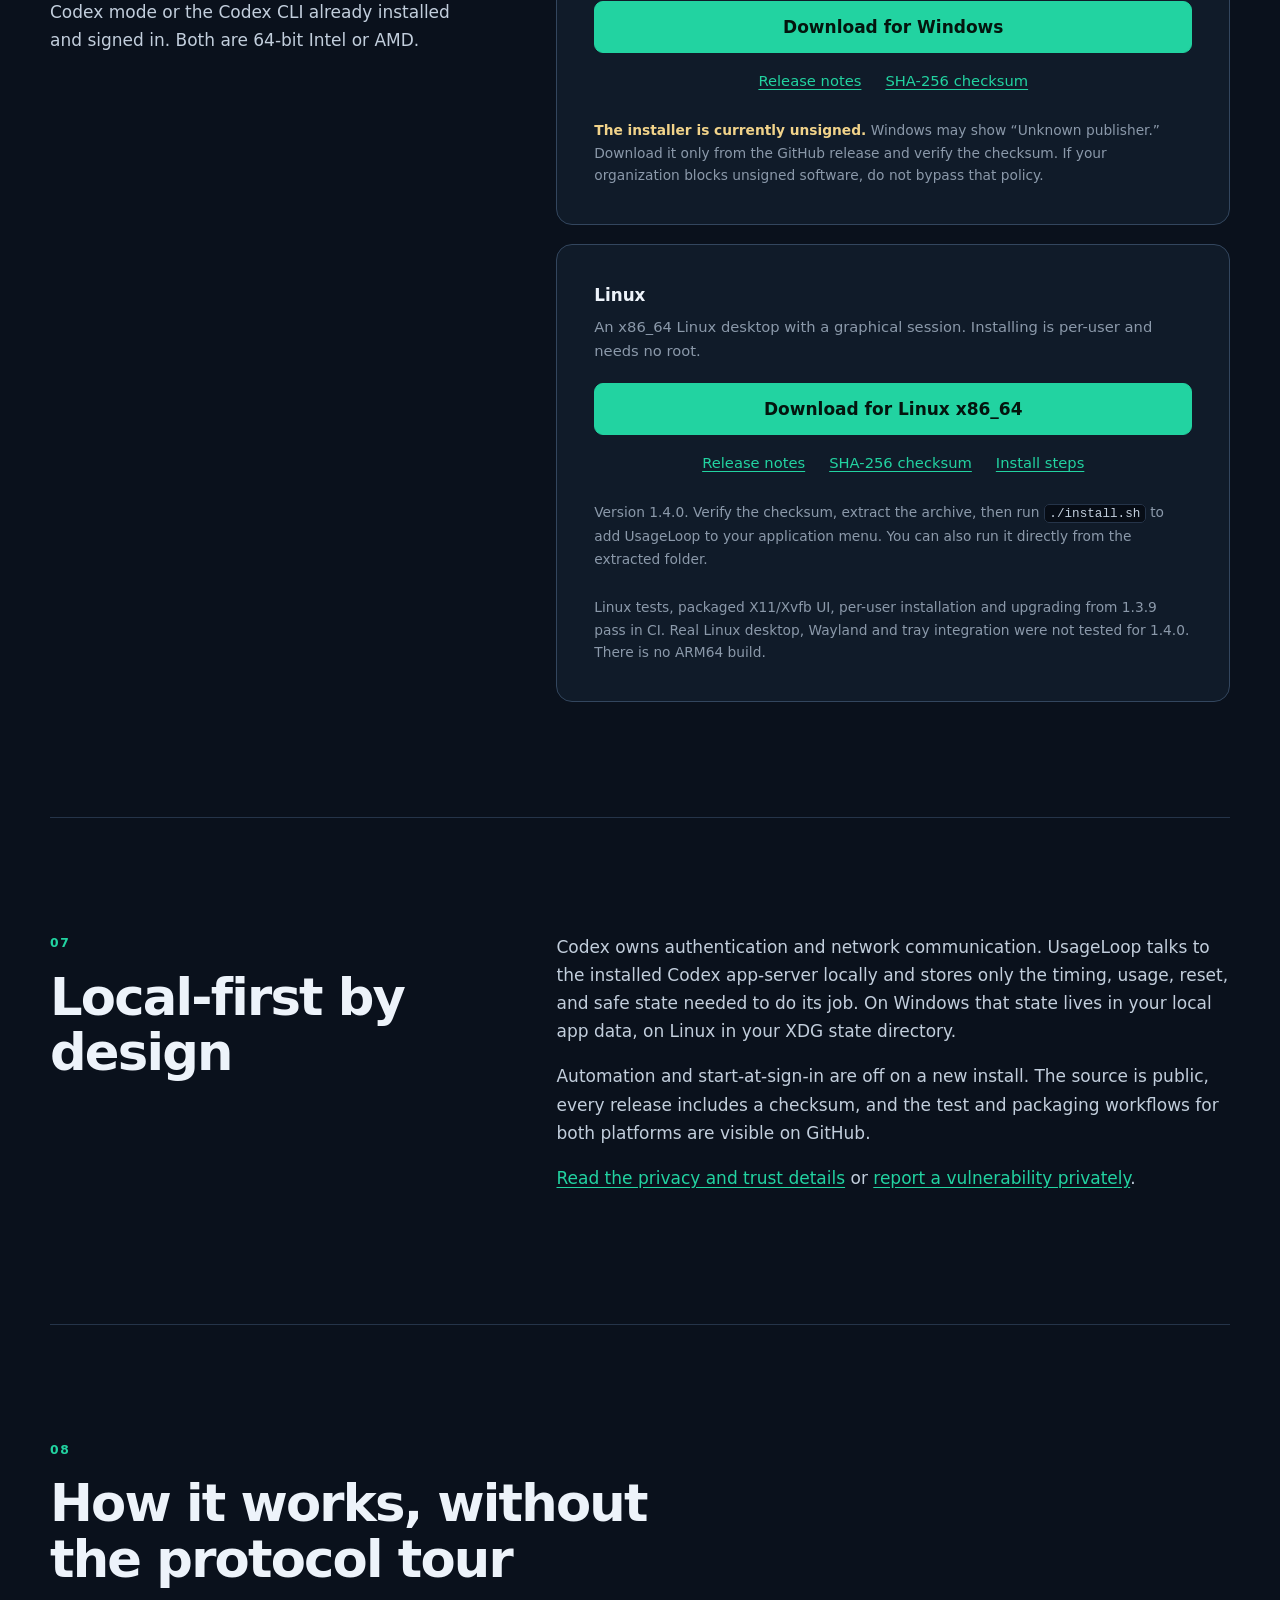
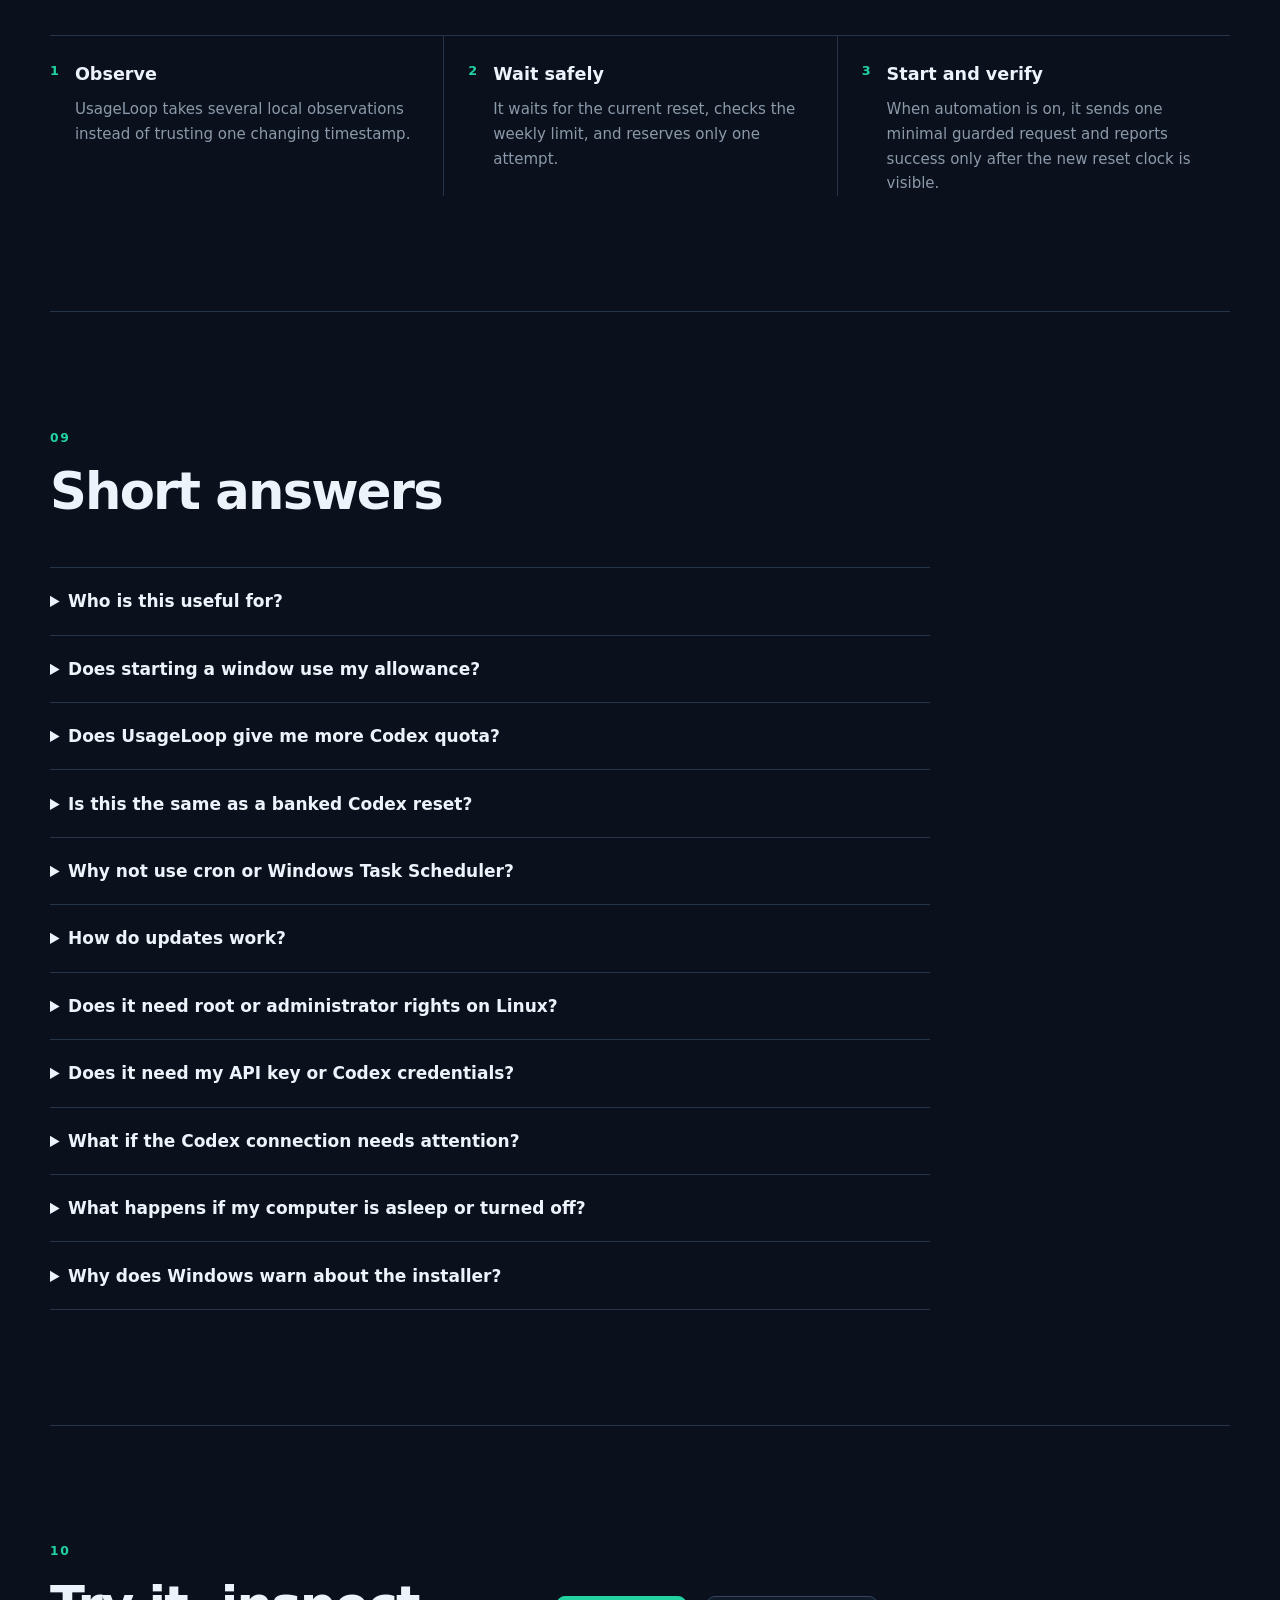
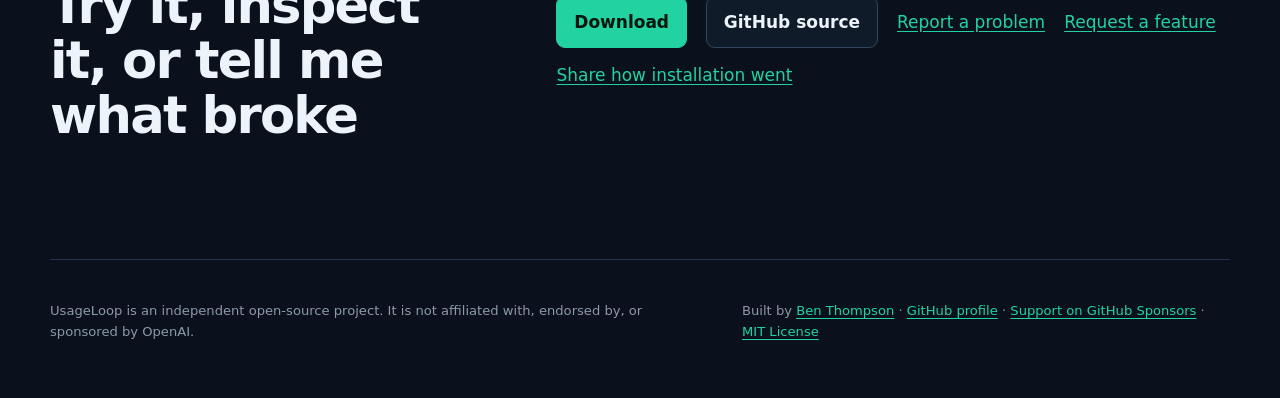
==== commit 66388792: "Polish the 1.4.0 release pages" ====
--- a/docs/index.html
+++ b/docs/index.html
@@ -23,7 +23,7 @@
   <meta name="twitter:image" content="https://benthompsondev.github.io/usageloop/social-preview.png">
 
   <link rel="icon" href="favicon.ico" sizes="any">
-  <link rel="stylesheet" href="styles.css?v=lightbox">
+  <link rel="stylesheet" href="styles.css?v=1.4.0-public">
   <script src="lightbox.js?v=lightbox" defer></script>
 
   <script type="application/ld+json">
@@ -41,7 +41,7 @@
     "url": "https://benthompsondev.github.io/usageloop/",
     "downloadUrl": "https://github.com/benthompsondev/usageloop/releases/latest",
     "codeRepository": "https://github.com/benthompsondev/usageloop",
-    "image": "https://benthompsondev.github.io/usageloop/screenshots/dashboard-1600x900.png",
+    "image": "https://benthompsondev.github.io/usageloop/screenshots/1.4.0/public/en-dashboard.png",
     "author": {
       "@type": "Person",
       "name": "Ben Thompson",
@@ -73,6 +73,7 @@
         <p class="eyebrow">Local-first Codex window scheduler for Windows and Linux</p>
         <h1 id="hero-title">Plan when your Codex day starts.</h1>
         <p class="lede">If your Codex account has a 5-hour usage window, UsageLoop can start its next reset clock with one small request at a time you choose. Set weekday and weekend times so the clock is already running when you sit down.</p>
+        <p class="small language-note"><strong>Six interface languages:</strong> English, 简体中文, Español, Português (Brasil), Français and 日本語. <a href="https://github.com/benthompsondev/usageloop/blob/main/docs/MULTILINGUAL_GUIDE.md">Choose your language</a>.</p>
         <p class="boundary"><strong>It does not add quota or bypass limits.</strong> Each automatic start uses some of your subscription allowance to start the normal next window.</p>
         <div class="hero-actions">
           <a class="button primary" href="#download">Download</a>
@@ -86,8 +87,8 @@
           <li>Open source</li>
         </ul>
       </div>
-      <a class="hero-shot" href="screenshots/dashboard-1600x900.png" aria-label="Open the full UsageLoop dashboard screenshot" data-lightbox>
-        <img src="screenshots/dashboard-1600x900.png" width="1600" height="900" alt="UsageLoop dashboard showing a running Codex 5-hour window, weekly usage, and the next scheduled action">
+      <a class="hero-shot" href="screenshots/1.4.0/public/en-dashboard.png" aria-label="Open the full UsageLoop 1.4.0 dashboard screenshot with synthetic data" data-lightbox>
+        <img src="screenshots/1.4.0/public/en-dashboard.png" width="1600" height="900" alt="UsageLoop 1.4.0 dashboard with a running five-hour window, remaining allowance and weekly routine; synthetic data">
       </a>
     </section>
 
@@ -109,21 +110,37 @@
         <h2 id="does-title">What UsageLoop does</h2>
       </div>
       <ul class="plain-list">
-        <li>Shows the current 5-hour countdown, reset time, and last-known usage.</li>
+        <li>Shows the current 5-hour countdown, reset time, and last-known usage. A running window can appear alongside an earlier unconfirmed start; it does not prove UsageLoop caused that window.</li>
         <li>Shows weekly usage and blocks automatic starts when the weekly limit is nearly exhausted.</li>
         <li>Starts the next window one of three ways: <strong>as soon as the current one resets</strong>, <strong>at a set time each day</strong>, or on a <strong>weekly routine</strong> with its own time per day.</li>
         <li>After sleep, restart, or sign-in, checks the current schedule and safety conditions before any start.</li>
       </ul>
     </section>
 
+    <section class="section split" id="updates" aria-labelledby="updates-title">
+      <div class="prose">
+        <p class="section-number">03</p>
+        <h2 id="updates-title">Updates, now in About</h2>
+        <p>Find your installed version, update status and next action together at the top of About. Checks and downloads are manual and do not consume Codex allowance. Installation still needs your confirmation.</p>
+        <p class="small"><strong>Coming from 1.3.9?</strong> Use Settings → Updates to get 1.4.0. After upgrading, use About for future updates.</p>
+        <p class="small">Choose your language in Settings, then fully exit and reopen the app. The four new translations have automated review, not native-speaker review.</p>
+      </div>
+      <figure class="update-preview">
+        <a href="screenshots/1.4.0/public/about-windows.png" aria-label="Open the UsageLoop 1.4.0 About and Updates screenshot" data-lightbox>
+          <img class="product-shot" src="screenshots/1.4.0/public/about-windows.png" width="720" height="560" loading="lazy" alt="UsageLoop 1.4.0 About page with installed version 1.4.0 and the manual Check for updates button at the top">
+        </a>
+        <figcaption>Actual 1.4.0 Windows package, shown at its minimum window size. All application screenshots use synthetic data.</figcaption>
+      </figure>
+    </section>
+
     <section class="section product-view" id="weekly" aria-labelledby="weekly-title">
       <div class="section-heading">
-        <p class="section-number">03</p>
+        <p class="section-number">04</p>
         <h2 id="weekly-title">Set a routine that matches your week</h2>
         <p>Most people do not start work at the same time seven days a week. Give weekdays one first-start time and weekends another, then override any single day if you want to.</p>
       </div>
-      <a href="screenshots/settings-weekly-expanded.png" aria-label="Open the full UsageLoop Weekly routine screenshot" data-lightbox>
-        <img class="product-shot" src="screenshots/settings-weekly-expanded.png" width="1366" height="900" loading="lazy" alt="UsageLoop Weekly routine settings with separate weekday and weekend first-start times, per-day overrides for all seven days, and a Next routine card showing first start, next reset, and overnight pause">
+      <a href="screenshots/1.4.0/public/en-settings-weekly-expanded.png" aria-label="Open the full UsageLoop 1.4.0 Weekly routine screenshot" data-lightbox>
+        <img class="product-shot" src="screenshots/1.4.0/public/en-settings-weekly-expanded.png" width="1366" height="900" loading="lazy" alt="UsageLoop 1.4.0 Weekly routine settings with weekday and weekend start times, all seven day overrides and the next routine; synthetic data">
       </a>
       <div class="weekly-points">
         <p><strong>Weekdays and weekends.</strong><br>Set a time, press Apply Mon–Fri or Apply Sat–Sun, and the button confirms with “Applied”.</p>
@@ -133,14 +150,14 @@
       </div>
       <p>Need a day off? <strong>Pause until tomorrow</strong> waits until tomorrow's configured first-start time without changing your routine. You can resume early from the Dashboard or tray.</p>
       <p><strong>Recent starts</strong> shows your last ten window-start attempts from the Dashboard or tray. See which starts were confirmed, not sent, or left uncertain. It reads existing local history and makes no Codex requests.</p>
-      <a class="screenshot-link" href="screenshots/recent-starts.png" aria-label="Open the Recent starts screenshot" data-lightbox>
-        <img class="product-shot" src="screenshots/recent-starts.png" alt="Recent starts showing a confirmed window start and an earlier unconfirmed attempt" loading="lazy" width="660" height="640" style="max-width: 660px">
+      <a class="screenshot-link" href="screenshots/1.4.0/public/en-recent-starts.png" aria-label="Open the UsageLoop 1.4.0 Recent starts screenshot" data-lightbox>
+        <img class="product-shot" src="screenshots/1.4.0/public/en-recent-starts.png" alt="UsageLoop 1.4.0 Recent starts with a confirmed start and an earlier unconfirmed attempt; synthetic data" loading="lazy" width="660" height="640" style="max-width: 660px">
       </a>
     </section>
 
     <section class="section boundary-section" aria-labelledby="not-title">
       <div>
-        <p class="section-number">04</p>
+        <p class="section-number">05</p>
         <h2 id="not-title">What it does not do</h2>
       </div>
       <div class="boundary-grid">
@@ -153,7 +170,7 @@
 
     <section class="section download" id="download" aria-labelledby="download-title">
       <div>
-        <p class="section-number">05</p>
+        <p class="section-number">06</p>
         <h2 id="download-title">Download</h2>
         <p>Either build needs the ChatGPT desktop app in Codex mode or the Codex CLI already installed and signed in. Both are 64-bit Intel or AMD.</p>
       </div>
@@ -186,7 +203,7 @@
 
     <section class="section split" id="privacy" aria-labelledby="privacy-title">
       <div>
-        <p class="section-number">06</p>
+        <p class="section-number">07</p>
         <h2 id="privacy-title">Local-first by design</h2>
       </div>
       <div class="prose">
@@ -198,7 +215,7 @@
 
     <section class="section how" aria-labelledby="how-title">
       <div class="section-heading">
-        <p class="section-number">07</p>
+        <p class="section-number">08</p>
         <h2 id="how-title">How it works, without the protocol tour</h2>
       </div>
       <ol class="steps">
@@ -210,7 +227,7 @@
 
     <section class="section faq" id="faq" aria-labelledby="faq-title">
       <div class="section-heading">
-        <p class="section-number">08</p>
+        <p class="section-number">09</p>
         <h2 id="faq-title">Short answers</h2>
       </div>
       <div class="faq-list">
@@ -263,7 +280,7 @@
 
     <section class="section final-cta" aria-labelledby="links-title">
       <div>
-        <p class="section-number">09</p>
+        <p class="section-number">10</p>
         <h2 id="links-title">Try it, inspect it, or tell me what broke</h2>
       </div>
       <div class="final-links">
--- a/docs/styles.css
+++ b/docs/styles.css
@@ -413,6 +413,20 @@
   box-shadow: 0 24px 70px rgba(0, 0, 0, 0.3);
 }
 
+.update-preview {
+  margin: 0;
+}
+
+.language-note strong {
+  color: var(--accent);
+}
+
+.update-preview figcaption {
+  margin-top: 0.8rem;
+  color: var(--text-muted);
+  font-size: 0.86rem;
+}
+
 .lightbox {
   width: 100vw;
   max-width: none;
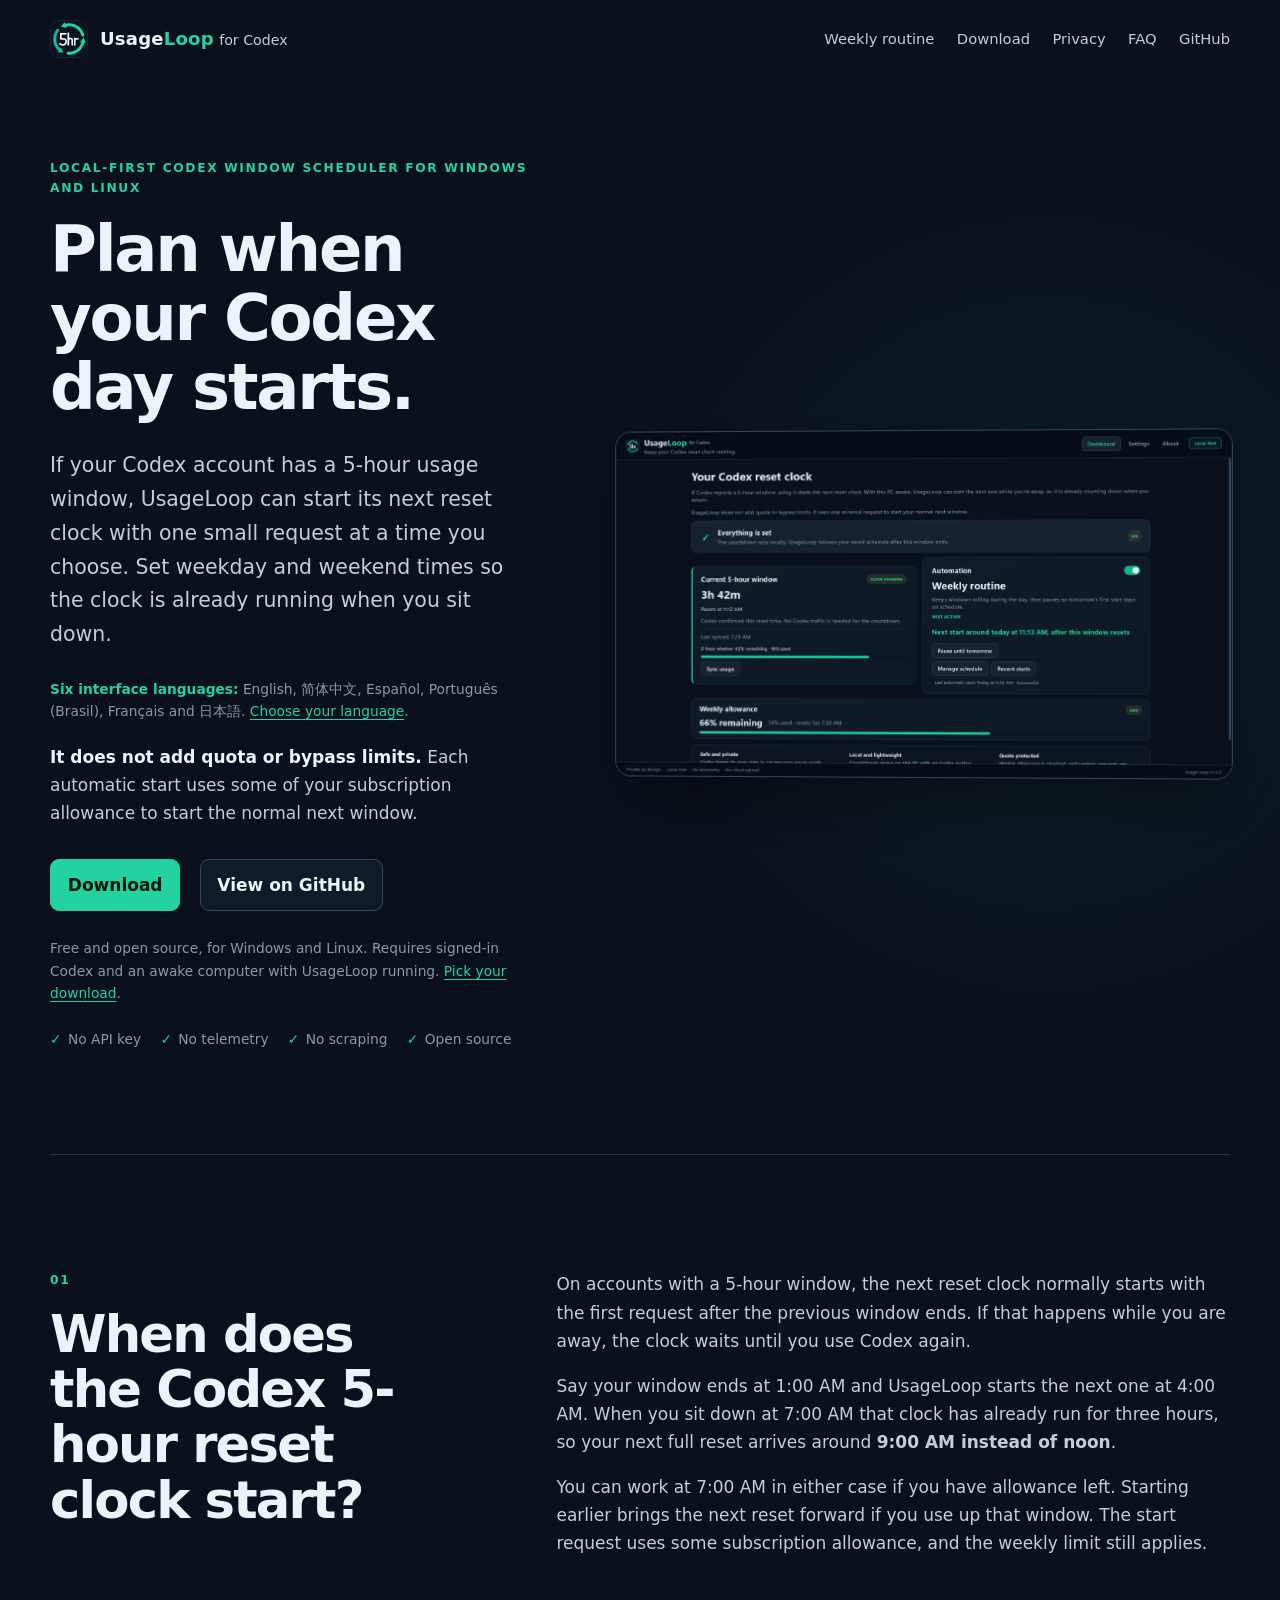
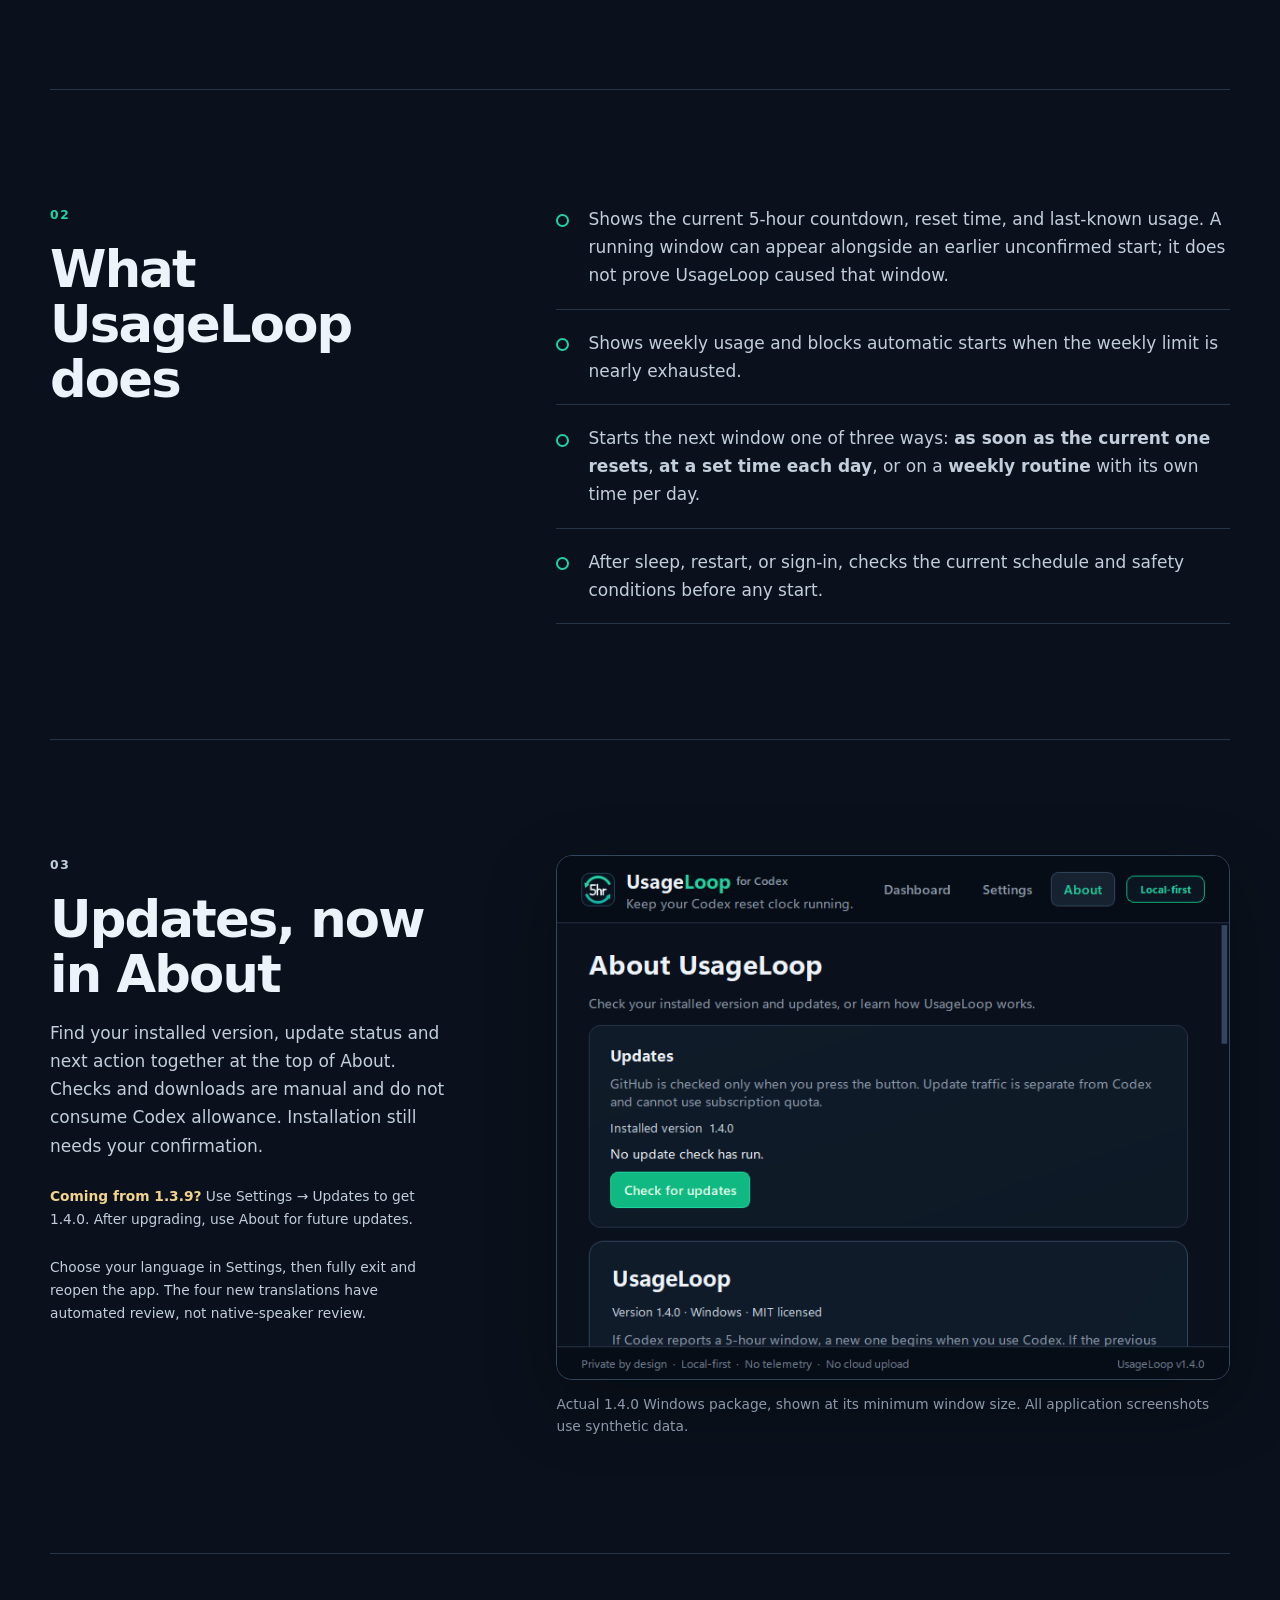
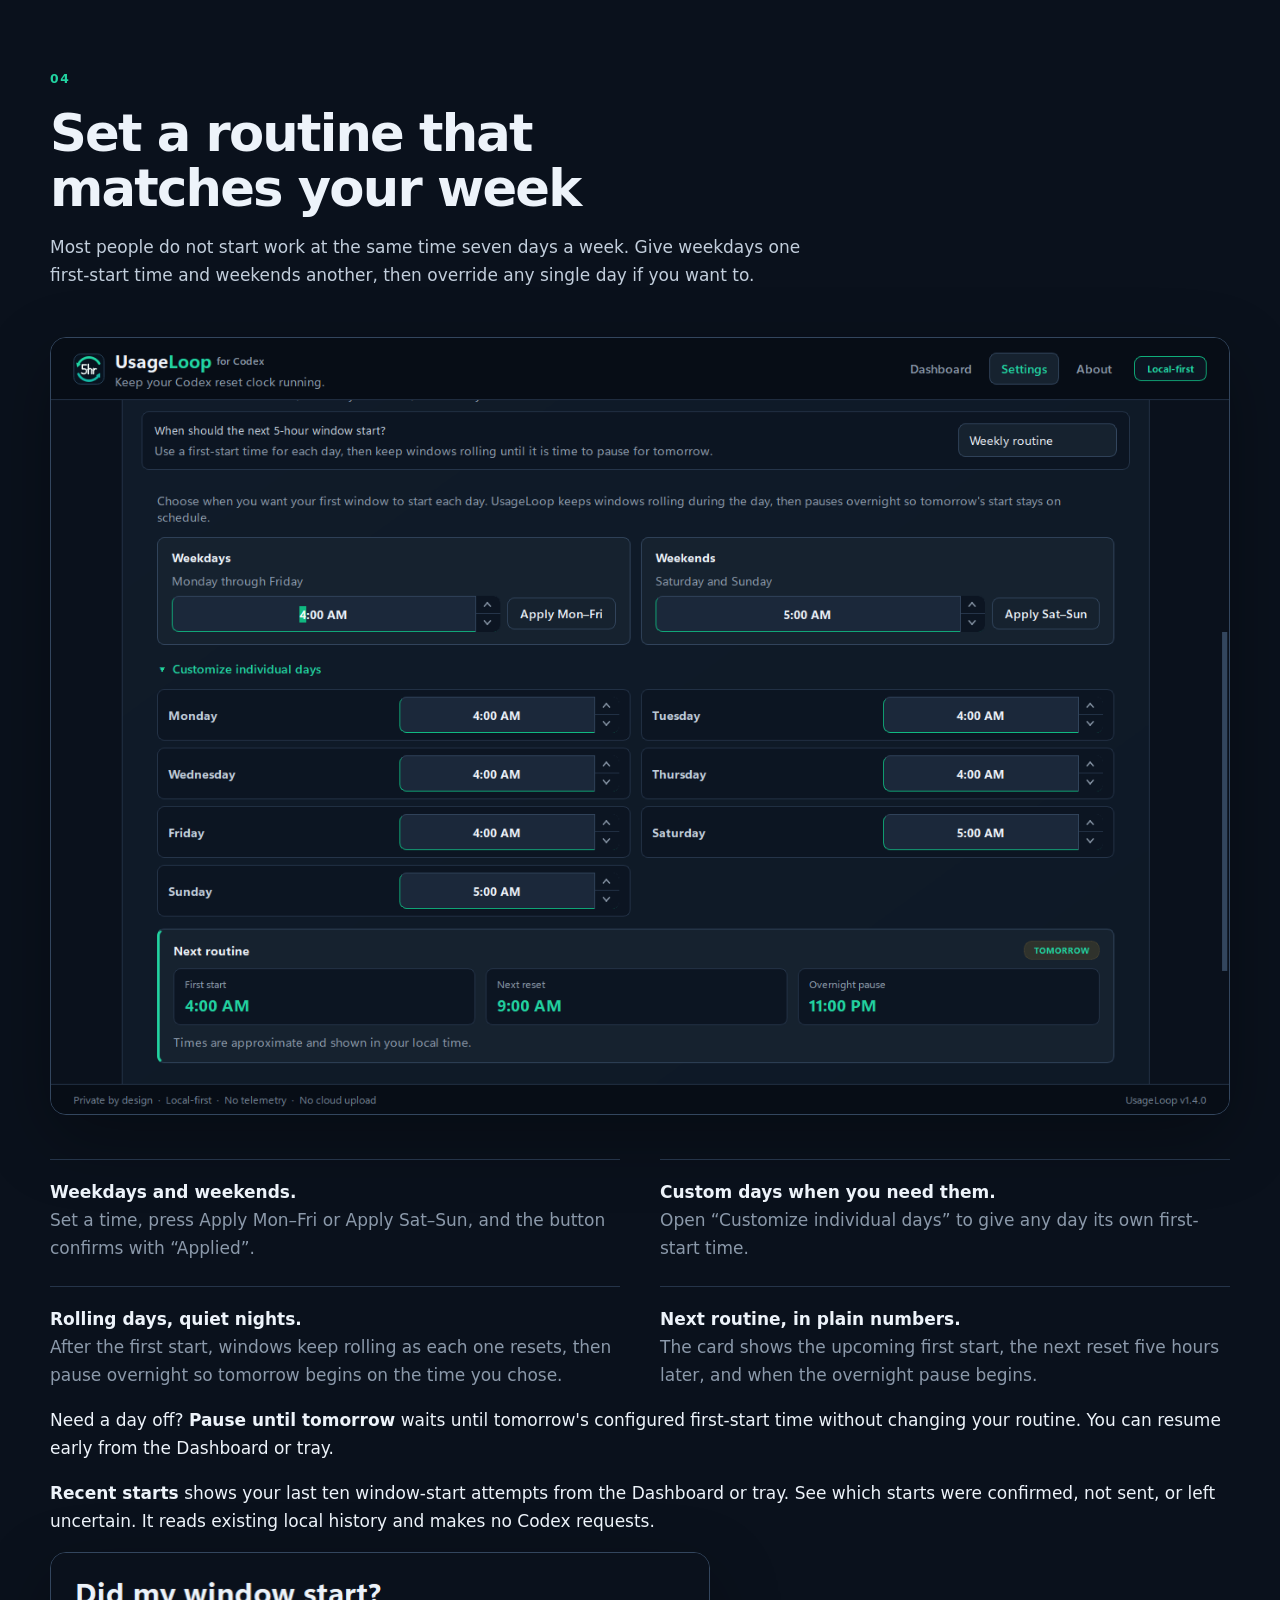
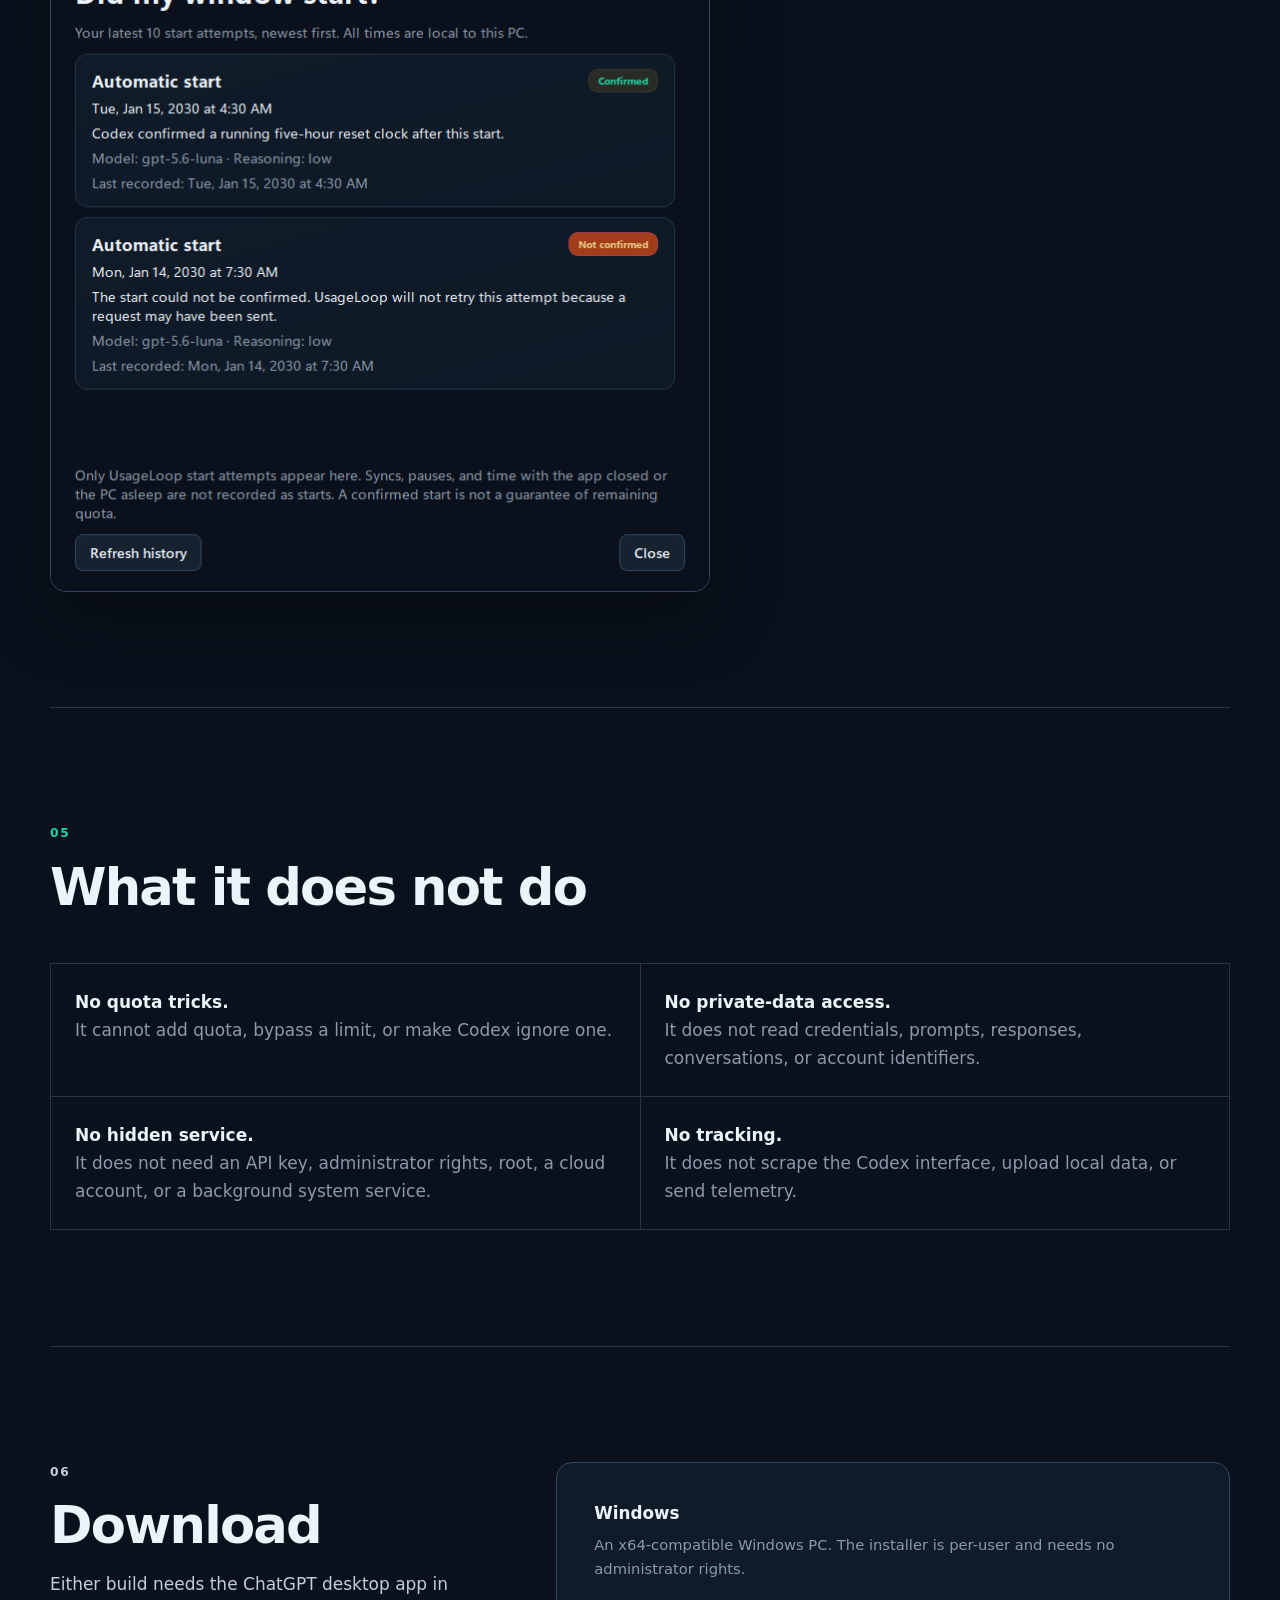
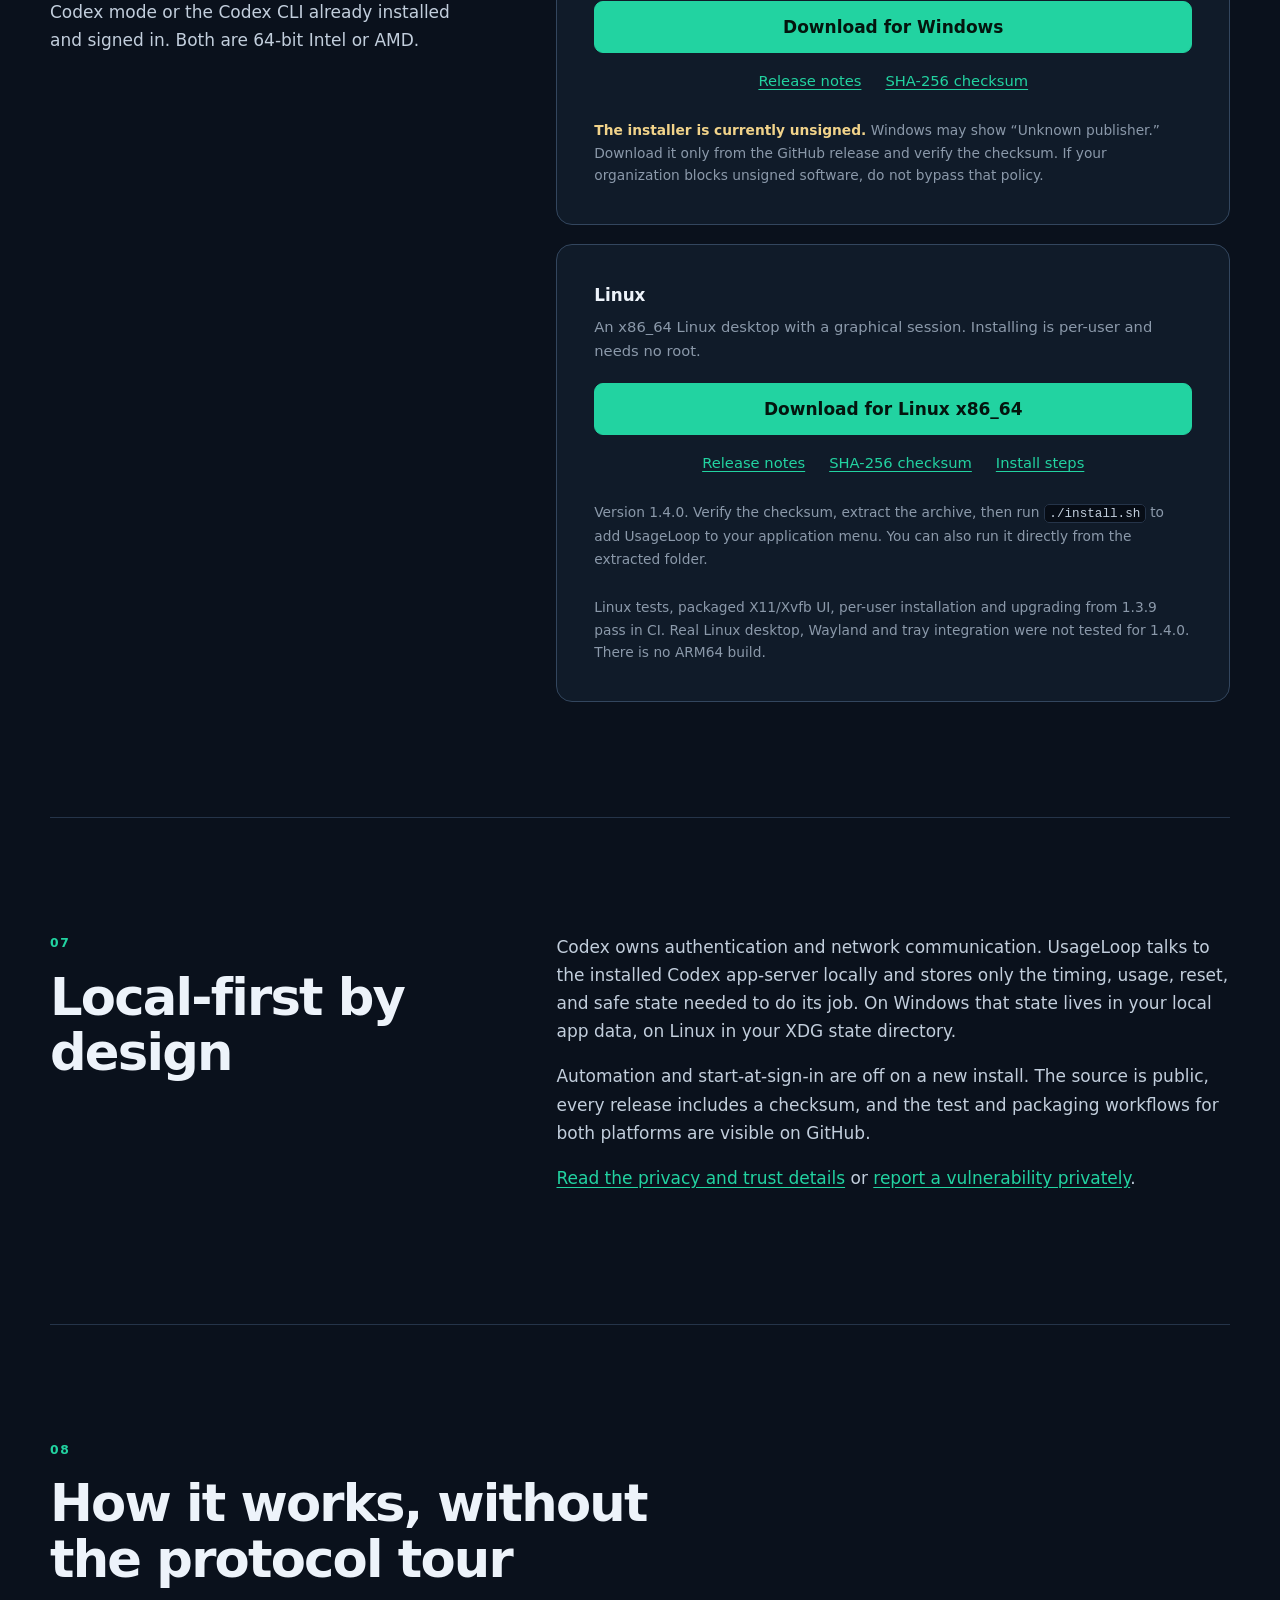
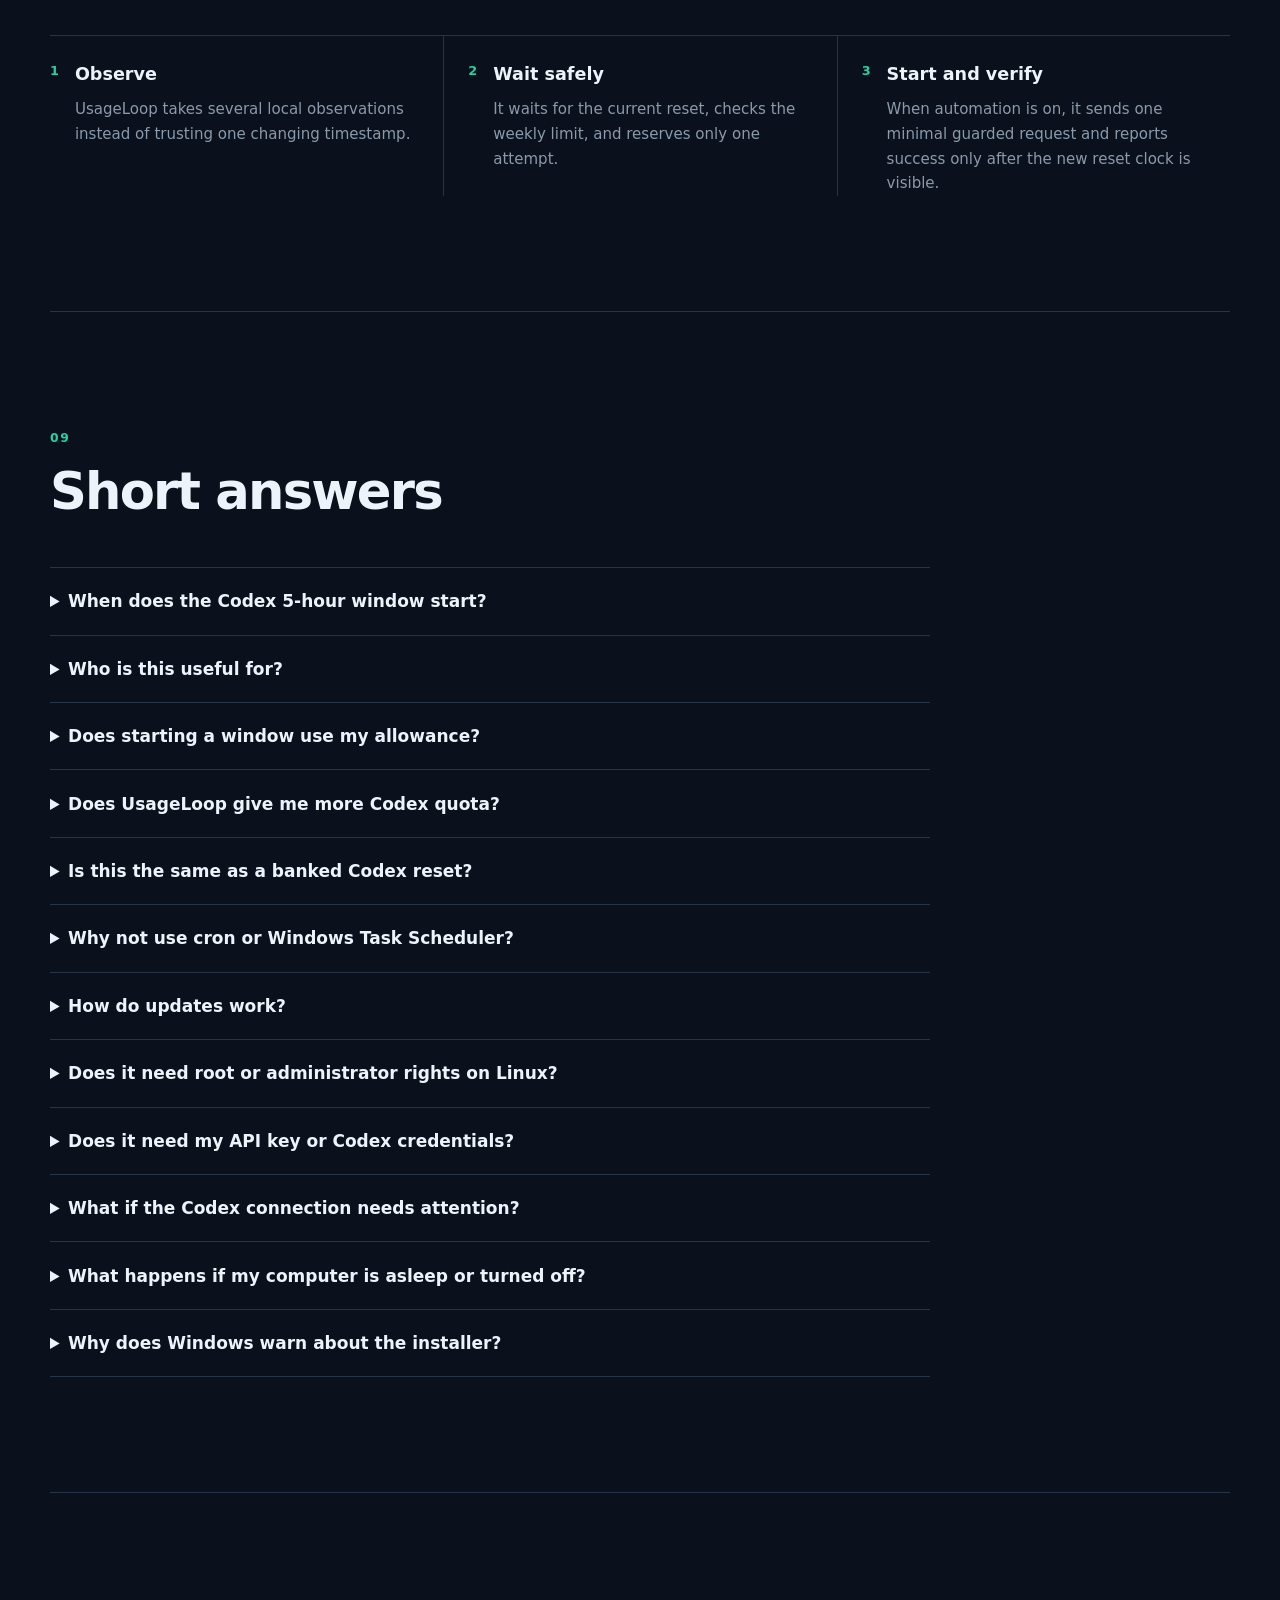
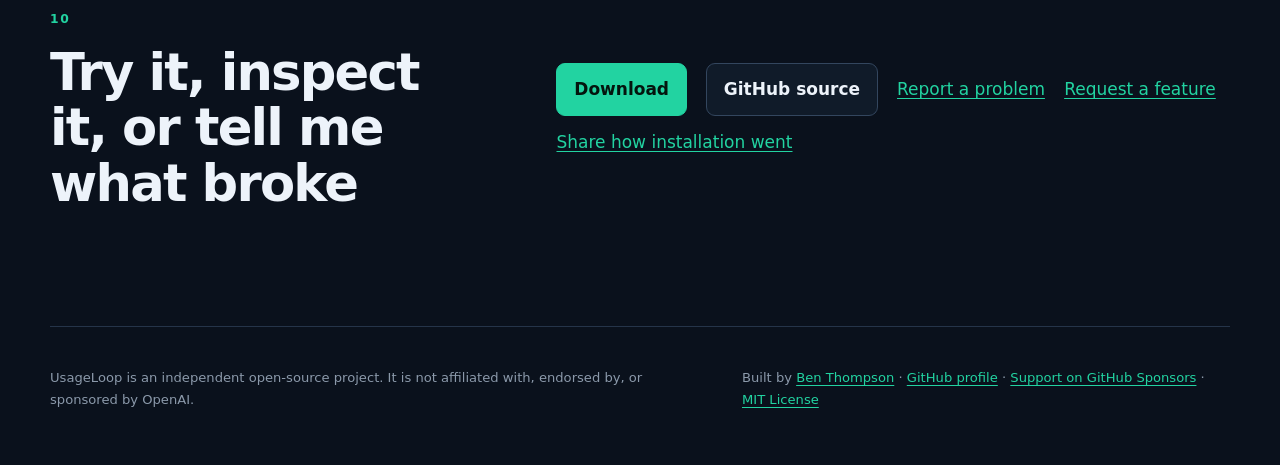
==== commit 6acb034f: "Explain five-hour windows in English and Chinese" ====
--- a/docs/index.html
+++ b/docs/index.html
@@ -232,6 +232,10 @@
       </div>
       <div class="faq-list">
         <details>
+          <summary>When does the Codex 5-hour window start?</summary>
+          <p>UsageLoop has observed a moving reset estimate before a window starts and a fixed reset time after it starts. This is observed behavior, not an OpenAI guarantee. Read the <a href="codex-five-hour-window.html">window timing explainer</a> (<a href="zh-CN/codex-five-hour-window.html" lang="zh-CN">简体中文</a>), including weekly limits and why a running clock does not prove UsageLoop caused the start.</p>
+        </details>
+        <details>
           <summary>Who is this useful for?</summary>
           <p>Codex users on Windows or Linux whose Codex usage shows a 5-hour window and who want its next reset earlier in their workday. If Codex reports weekly information but no five-hour window, there is no five-hour start to schedule. OpenAI controls the limits and can change their behavior.</p>
         </details>
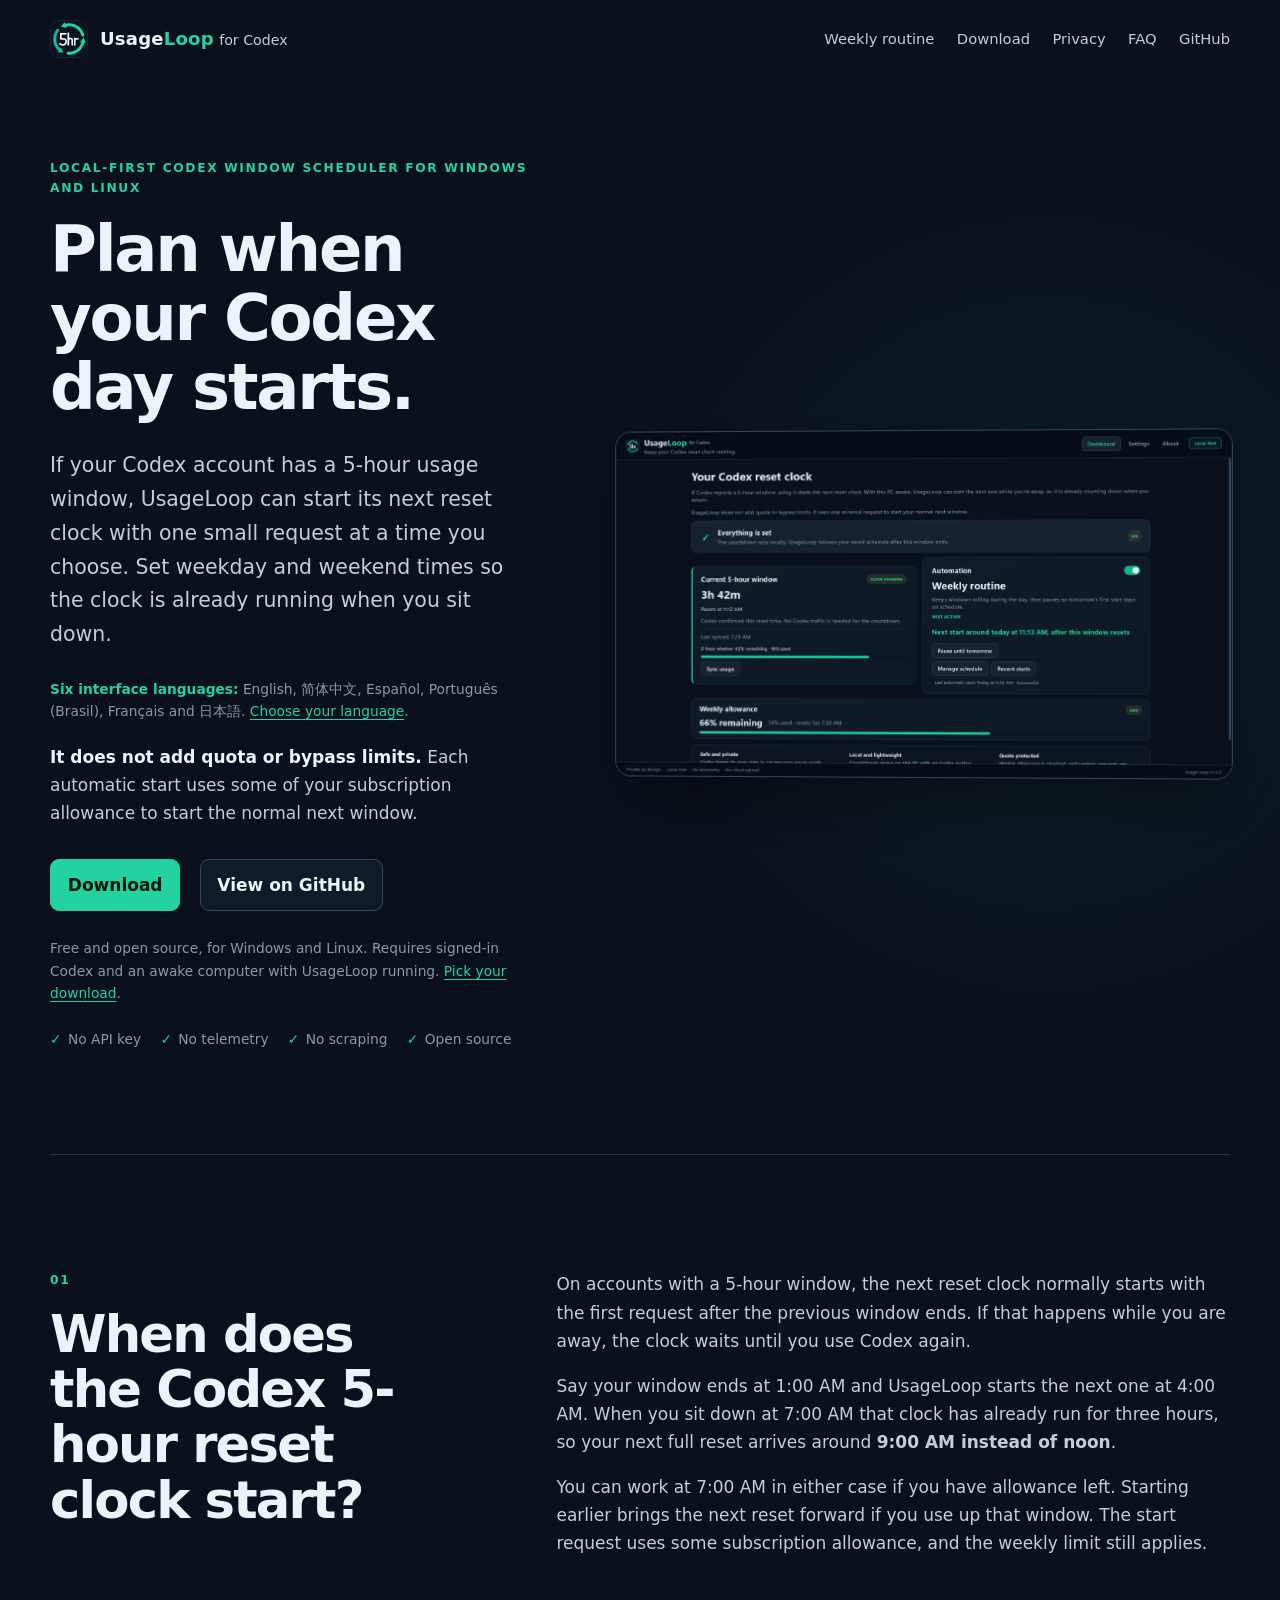
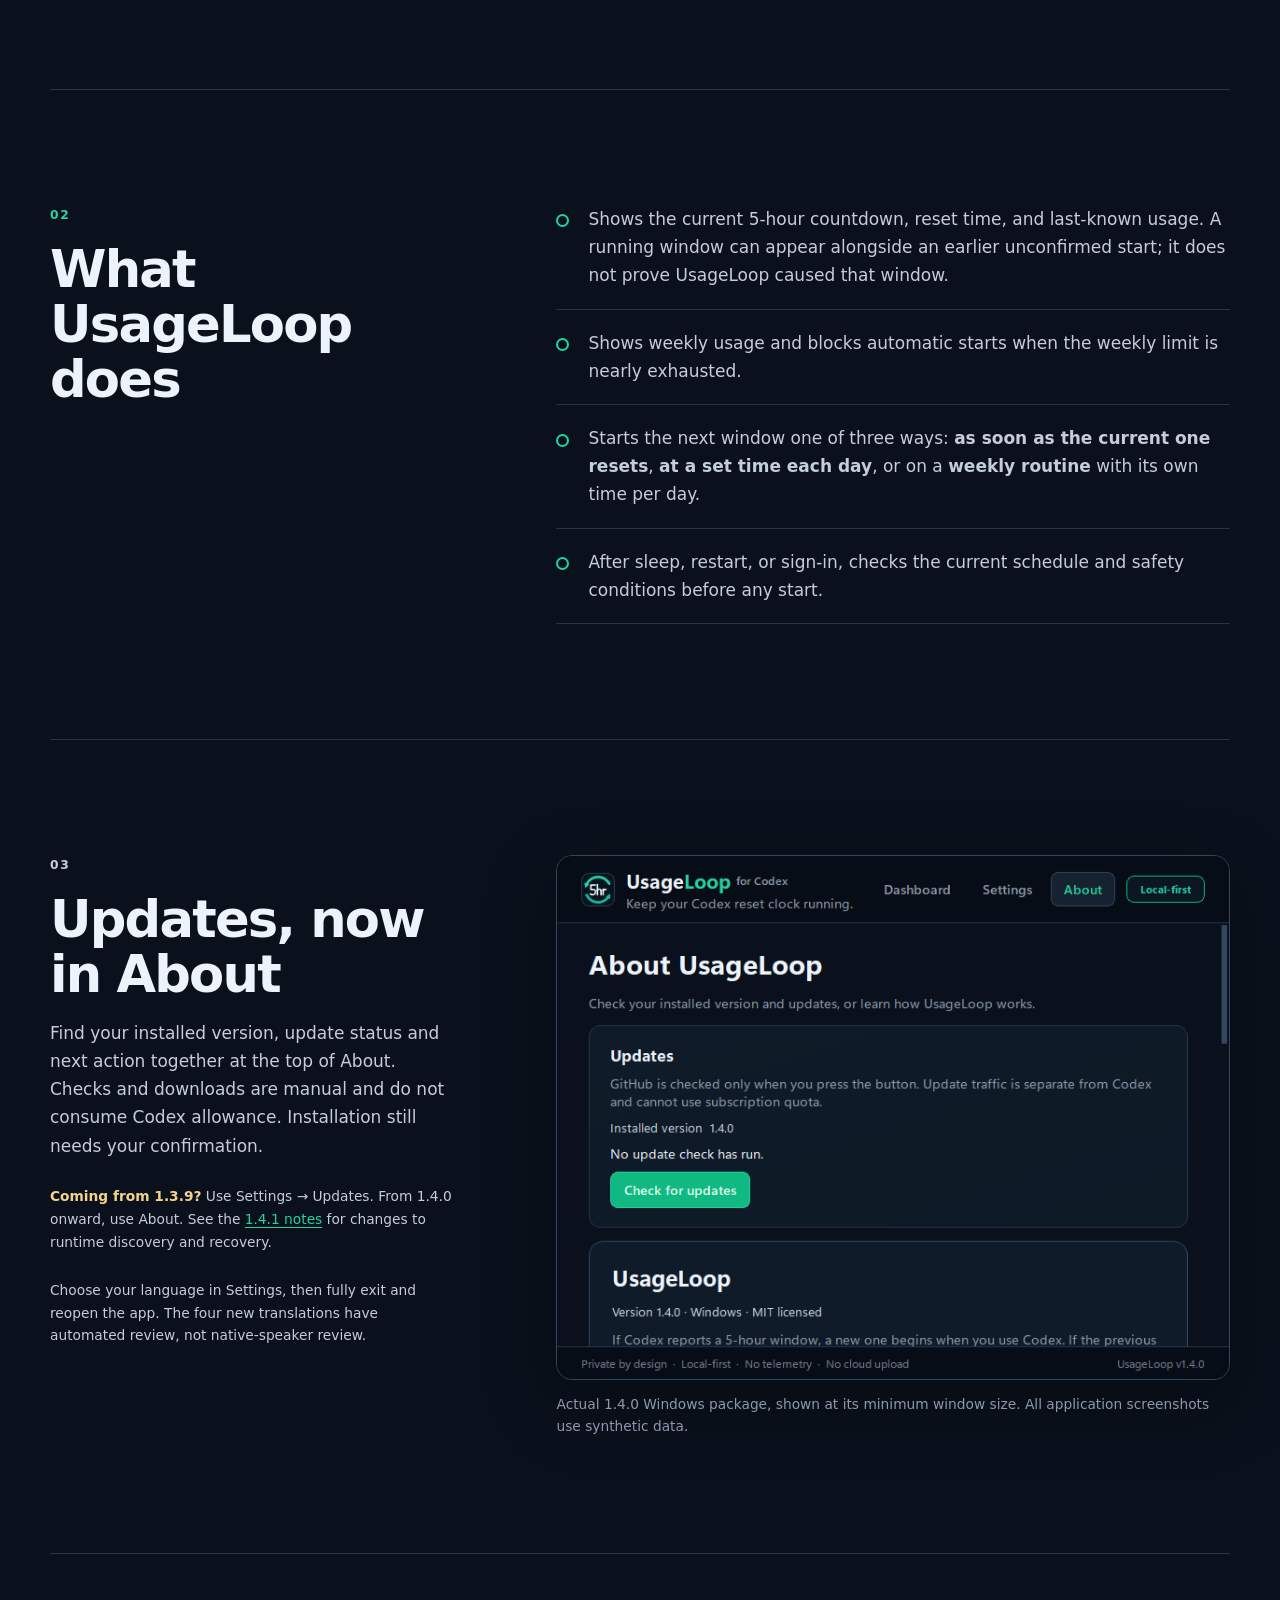
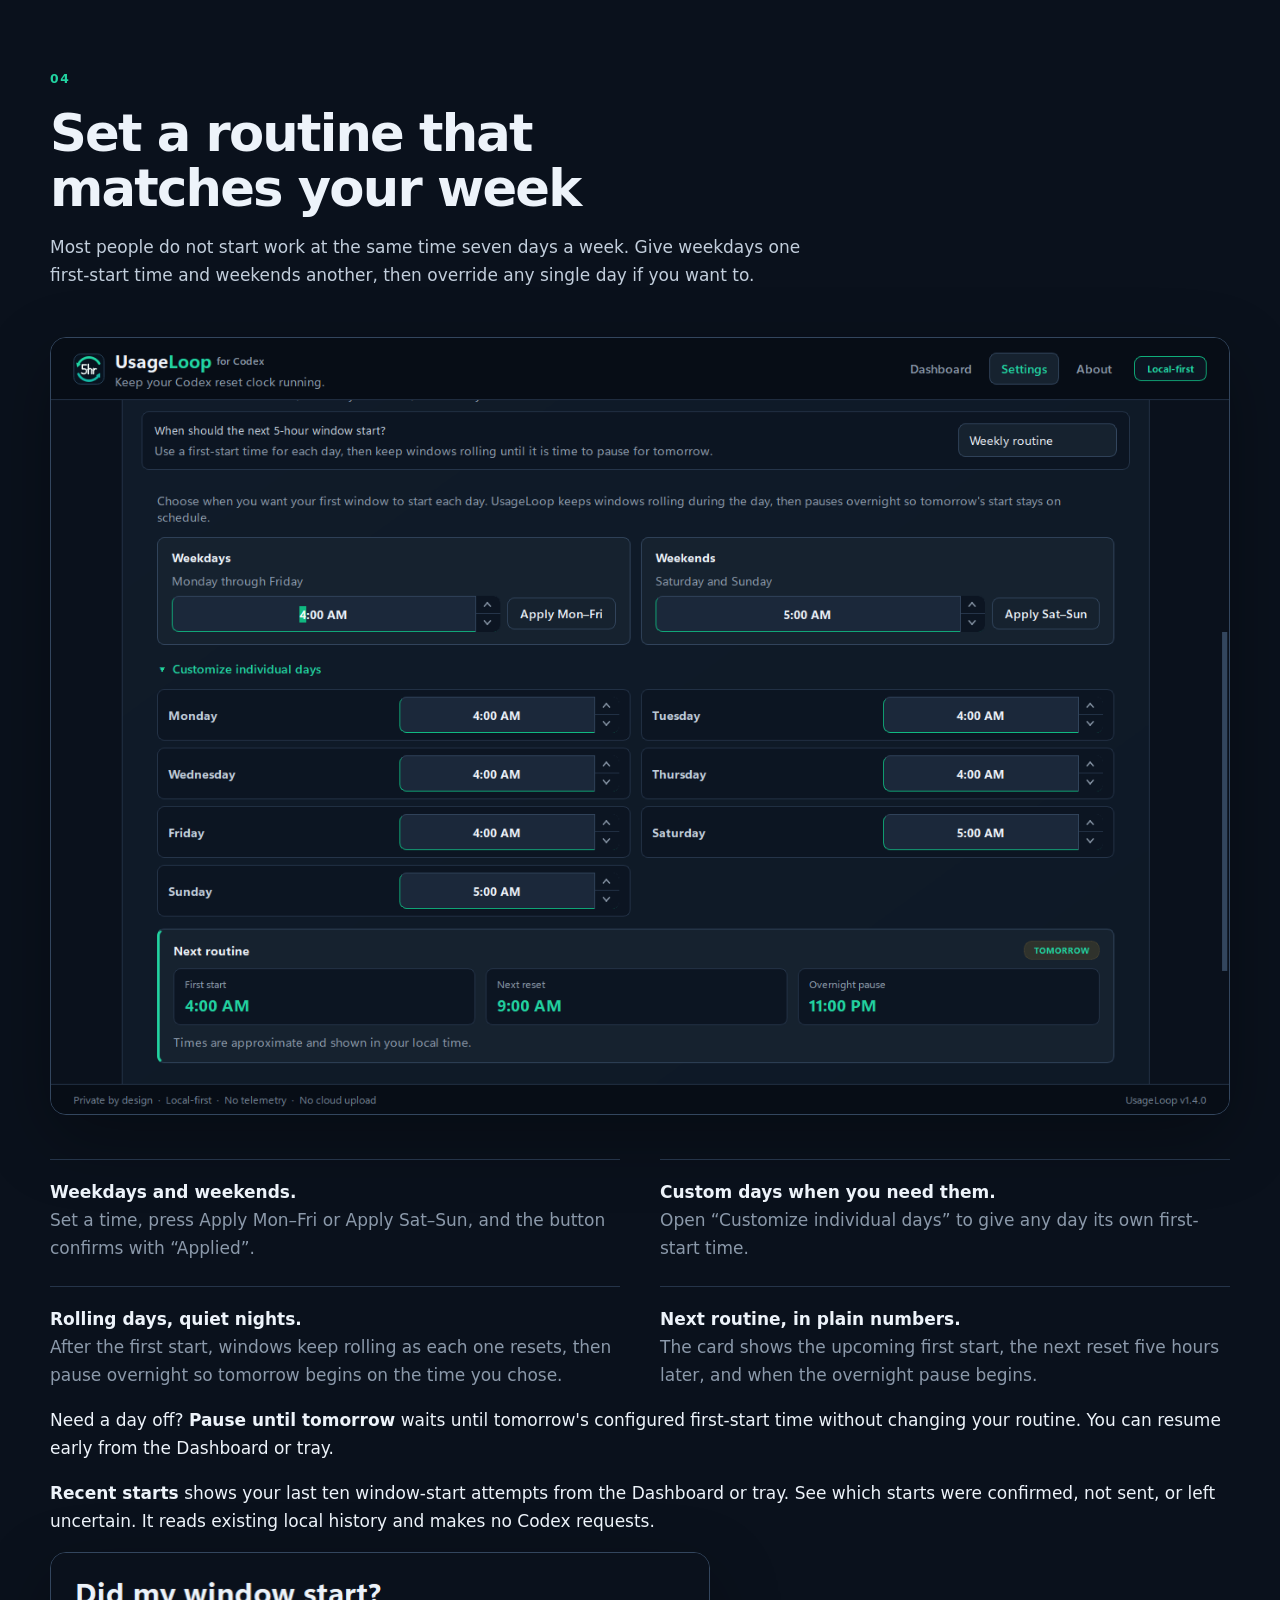
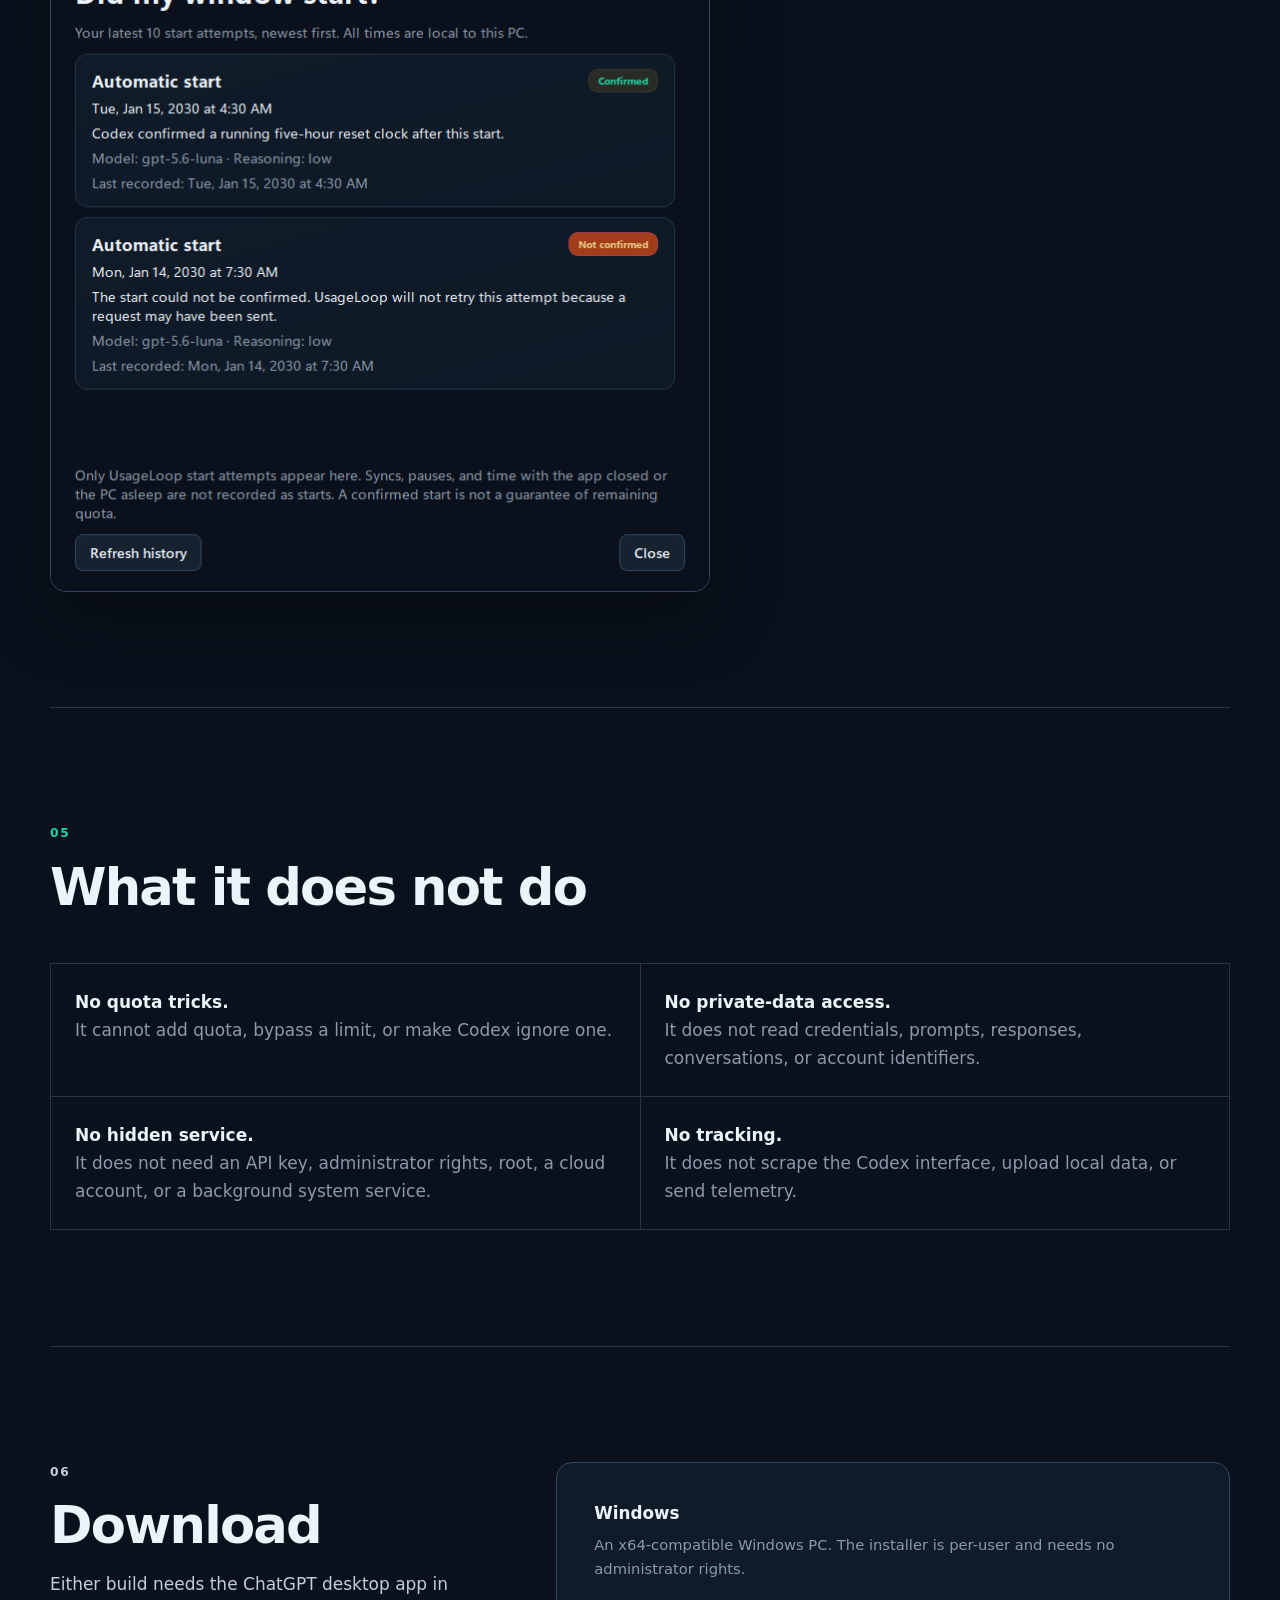
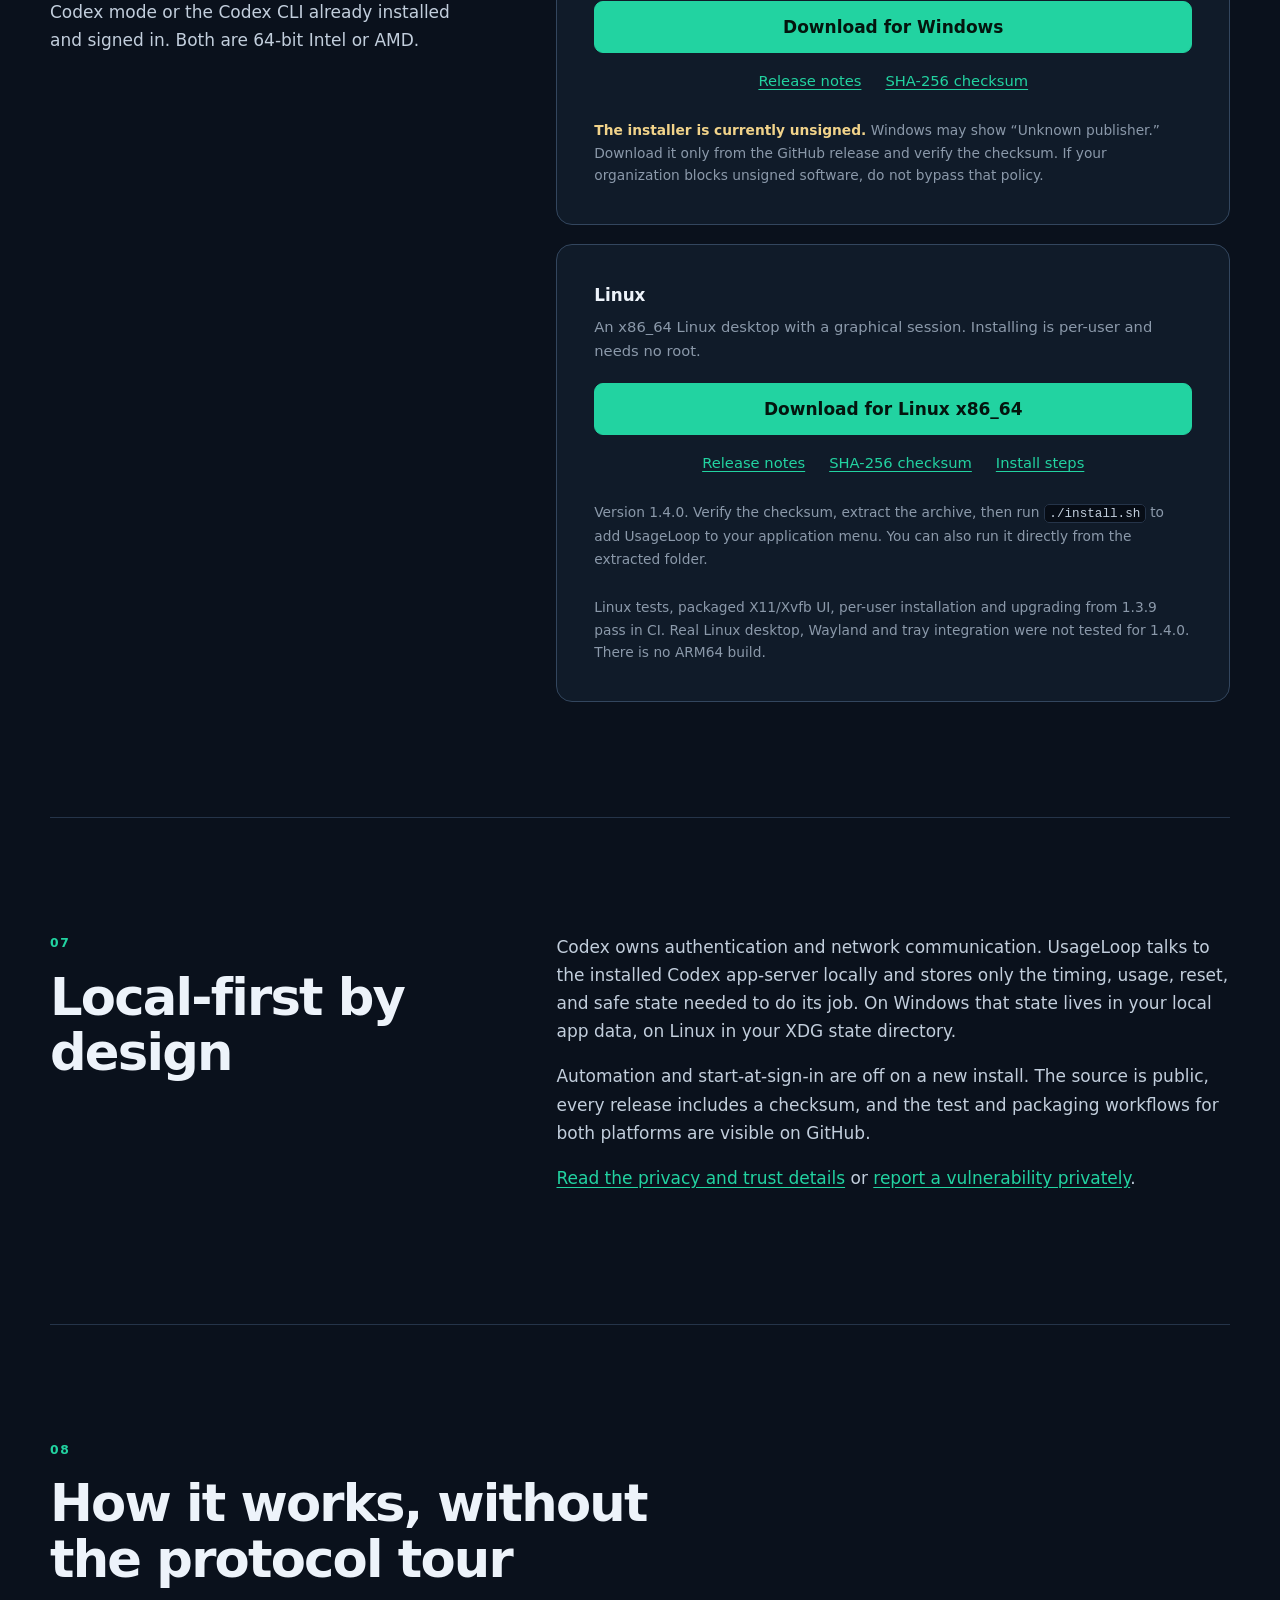
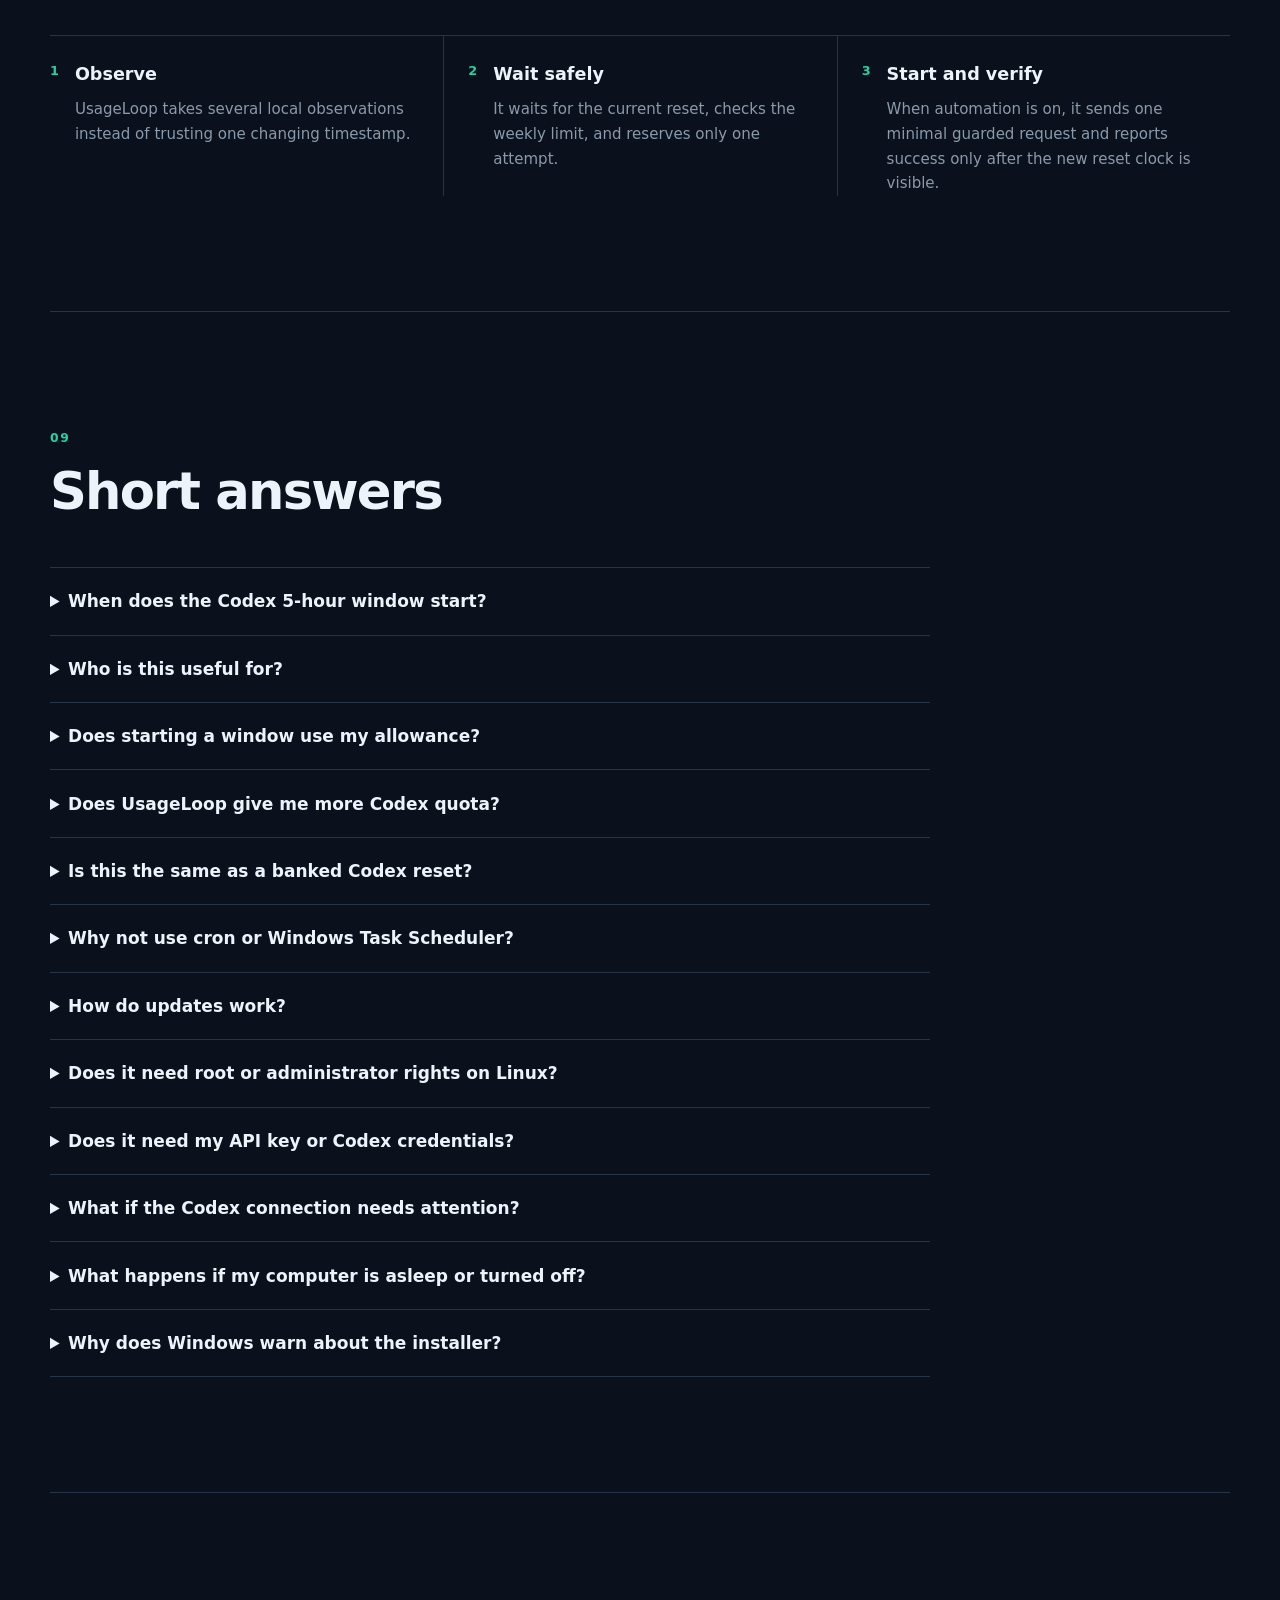
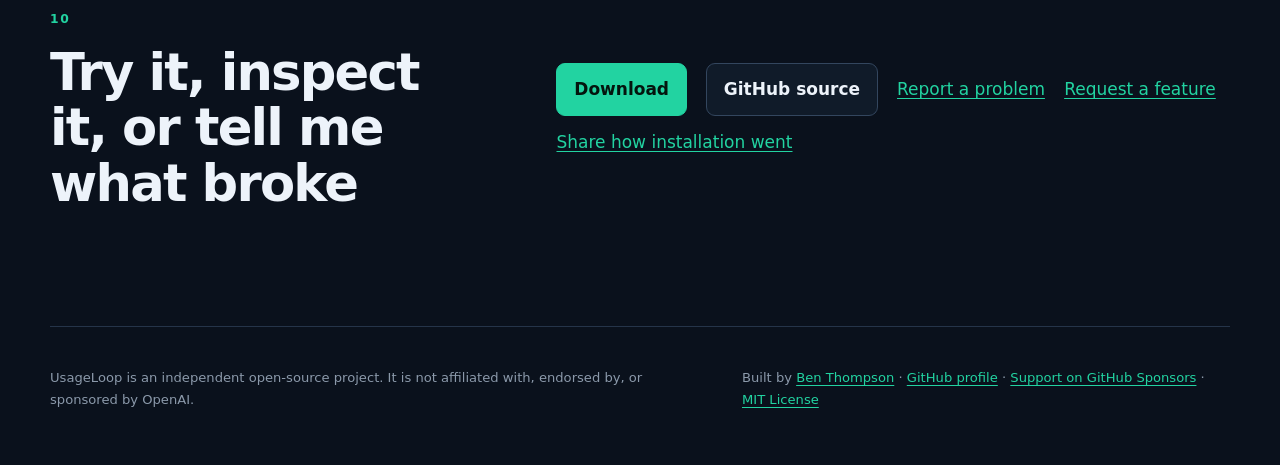
==== commit dd7f9483: "Prepare UsageLoop 1.4.1 release notes" ====
--- a/docs/index.html
+++ b/docs/index.html
@@ -122,7 +122,7 @@
         <p class="section-number">03</p>
         <h2 id="updates-title">Updates, now in About</h2>
         <p>Find your installed version, update status and next action together at the top of About. Checks and downloads are manual and do not consume Codex allowance. Installation still needs your confirmation.</p>
-        <p class="small"><strong>Coming from 1.3.9?</strong> Use Settings → Updates to get 1.4.0. After upgrading, use About for future updates.</p>
+        <p class="small"><strong>Coming from 1.3.9?</strong> Use Settings → Updates. From 1.4.0 onward, use About. See the <a href="https://github.com/benthompsondev/usageloop/blob/main/docs/1.4.1-release-notes.md">1.4.1 notes</a> for changes to runtime discovery and recovery.</p>
         <p class="small">Choose your language in Settings, then fully exit and reopen the app. The four new translations have automated review, not native-speaker review.</p>
       </div>
       <figure class="update-preview">
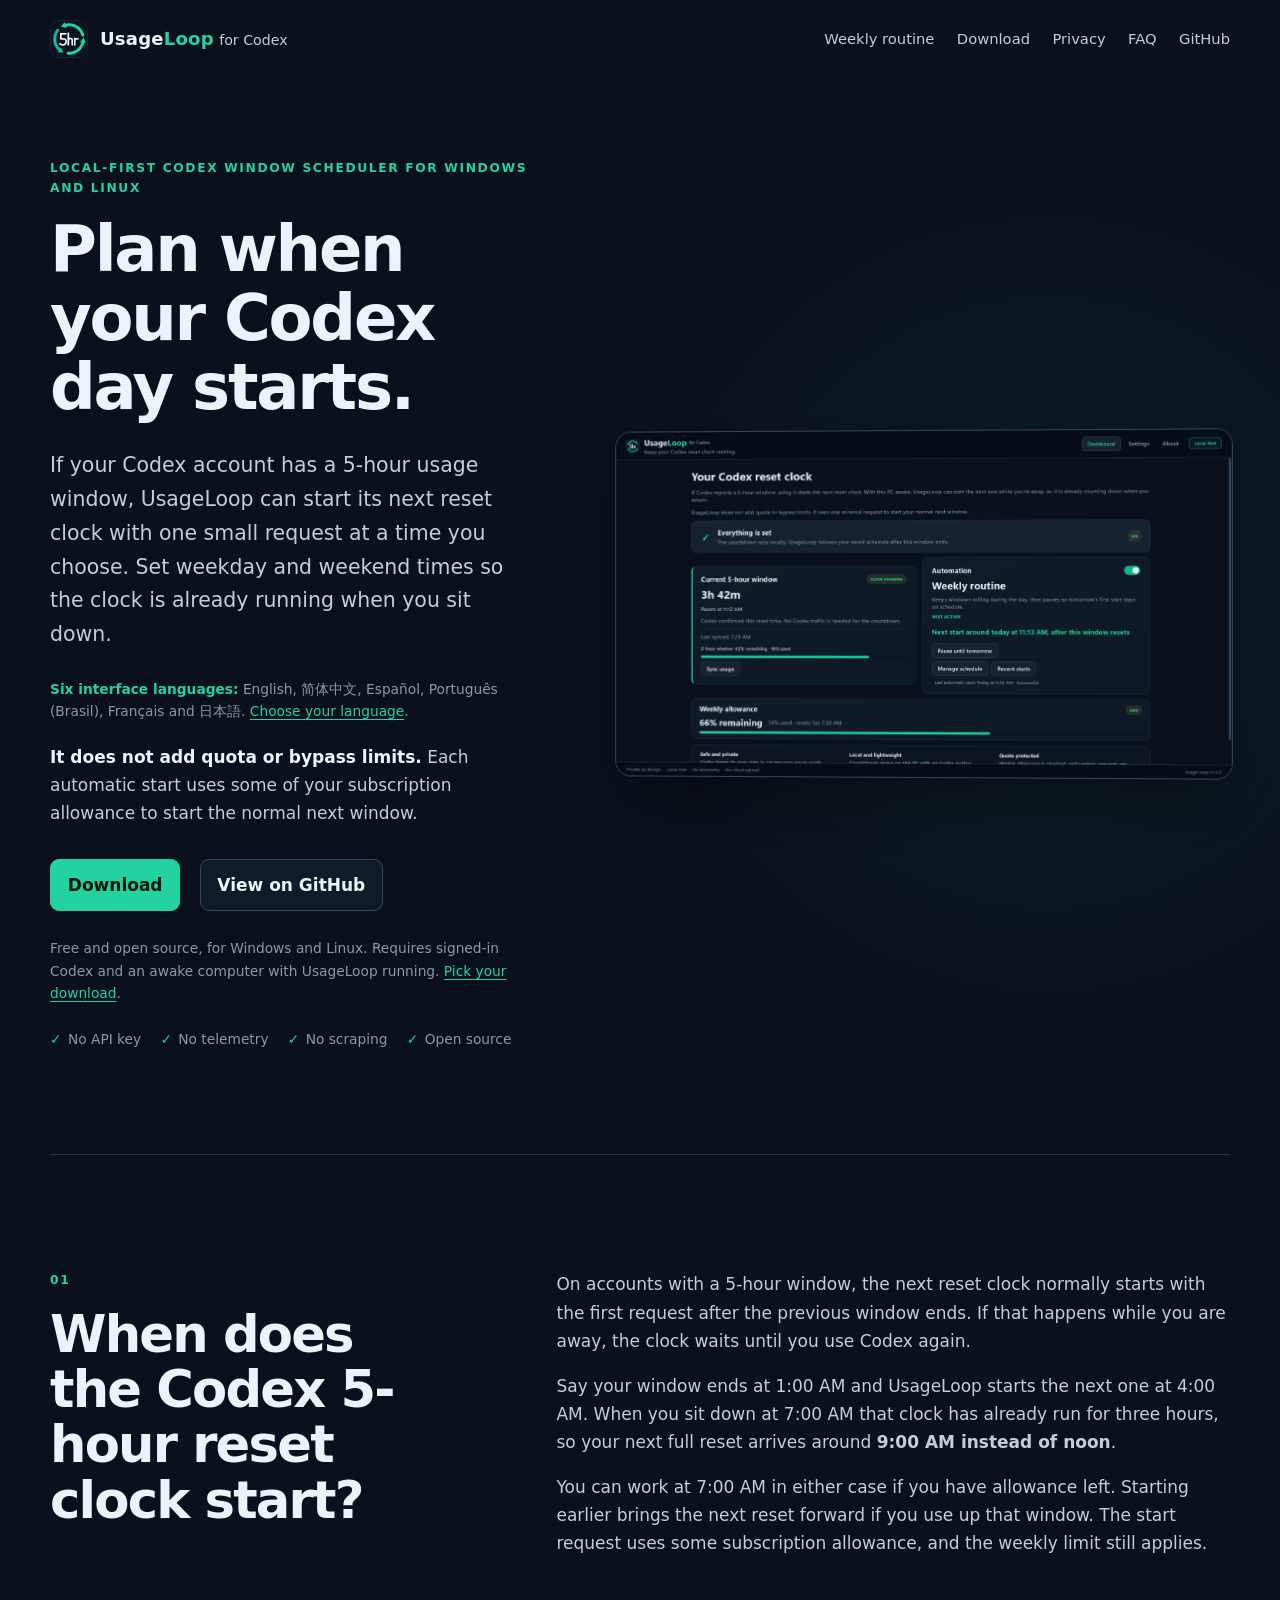
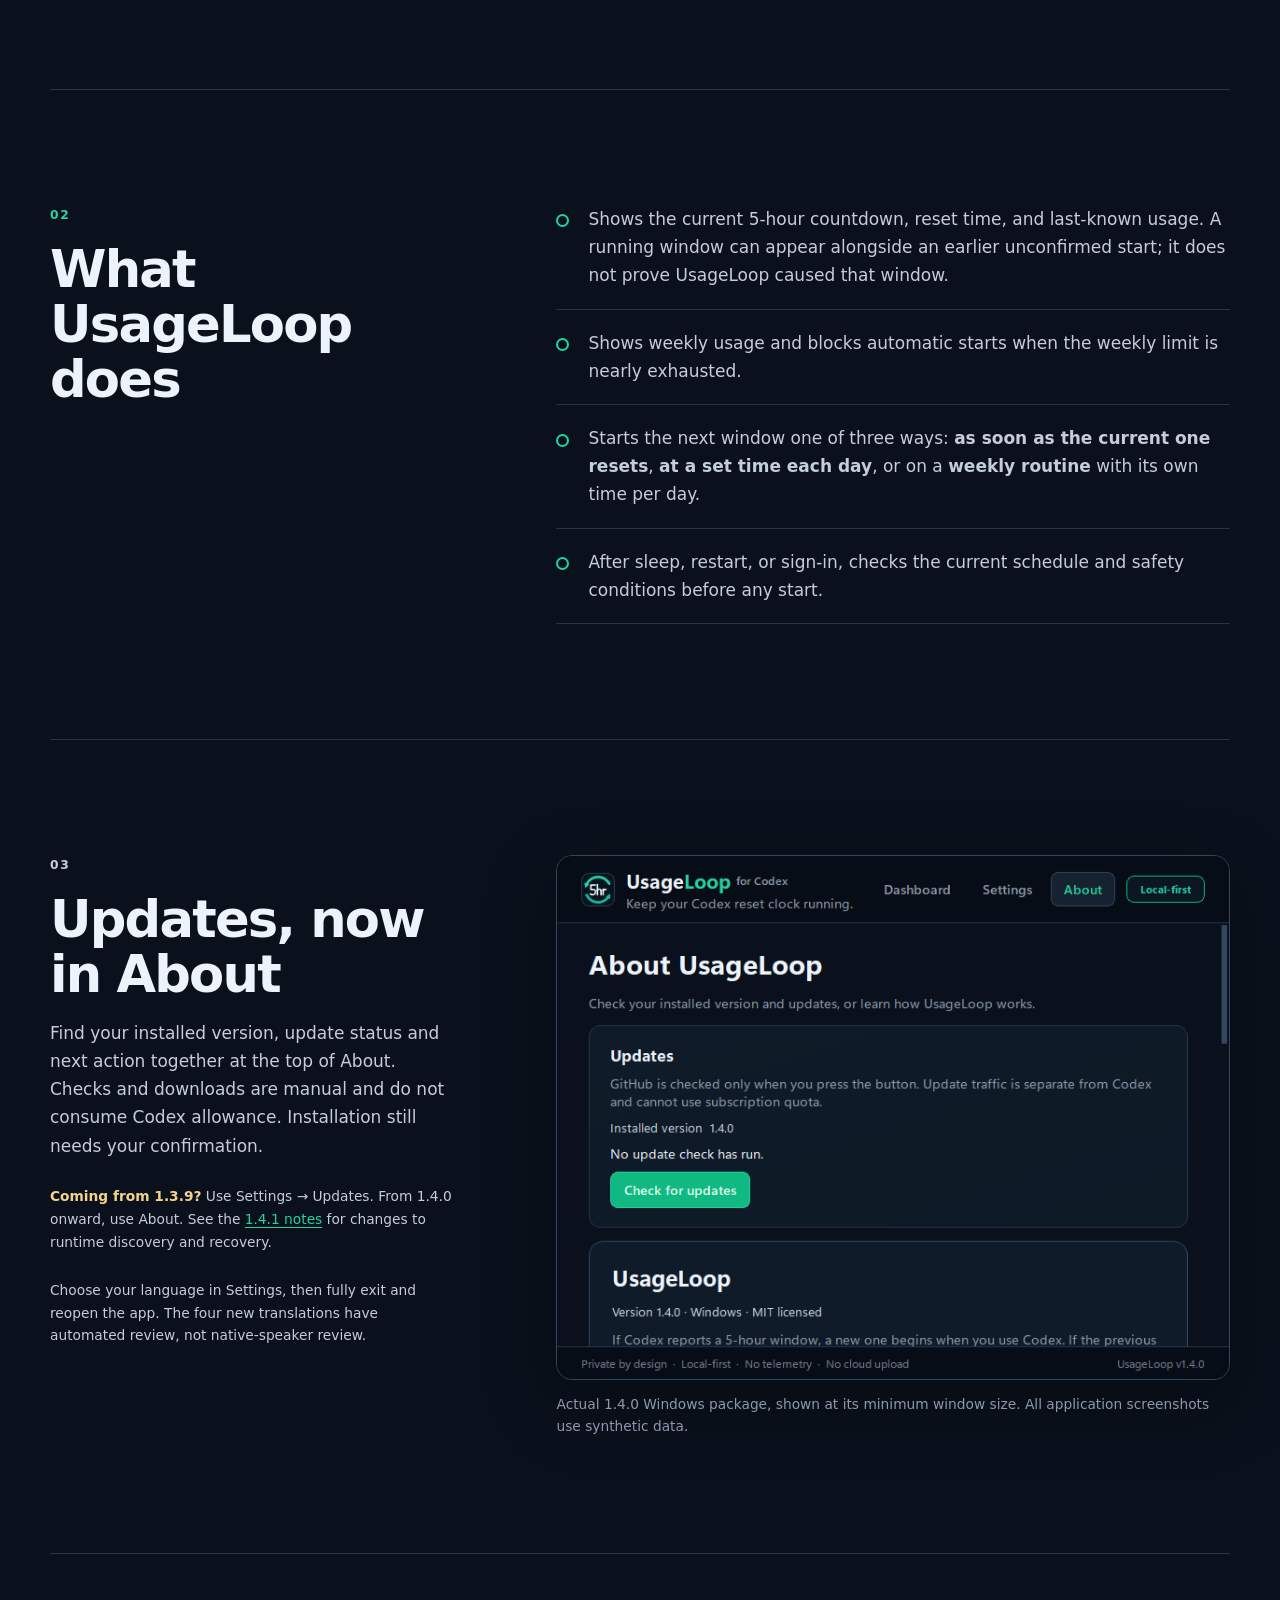
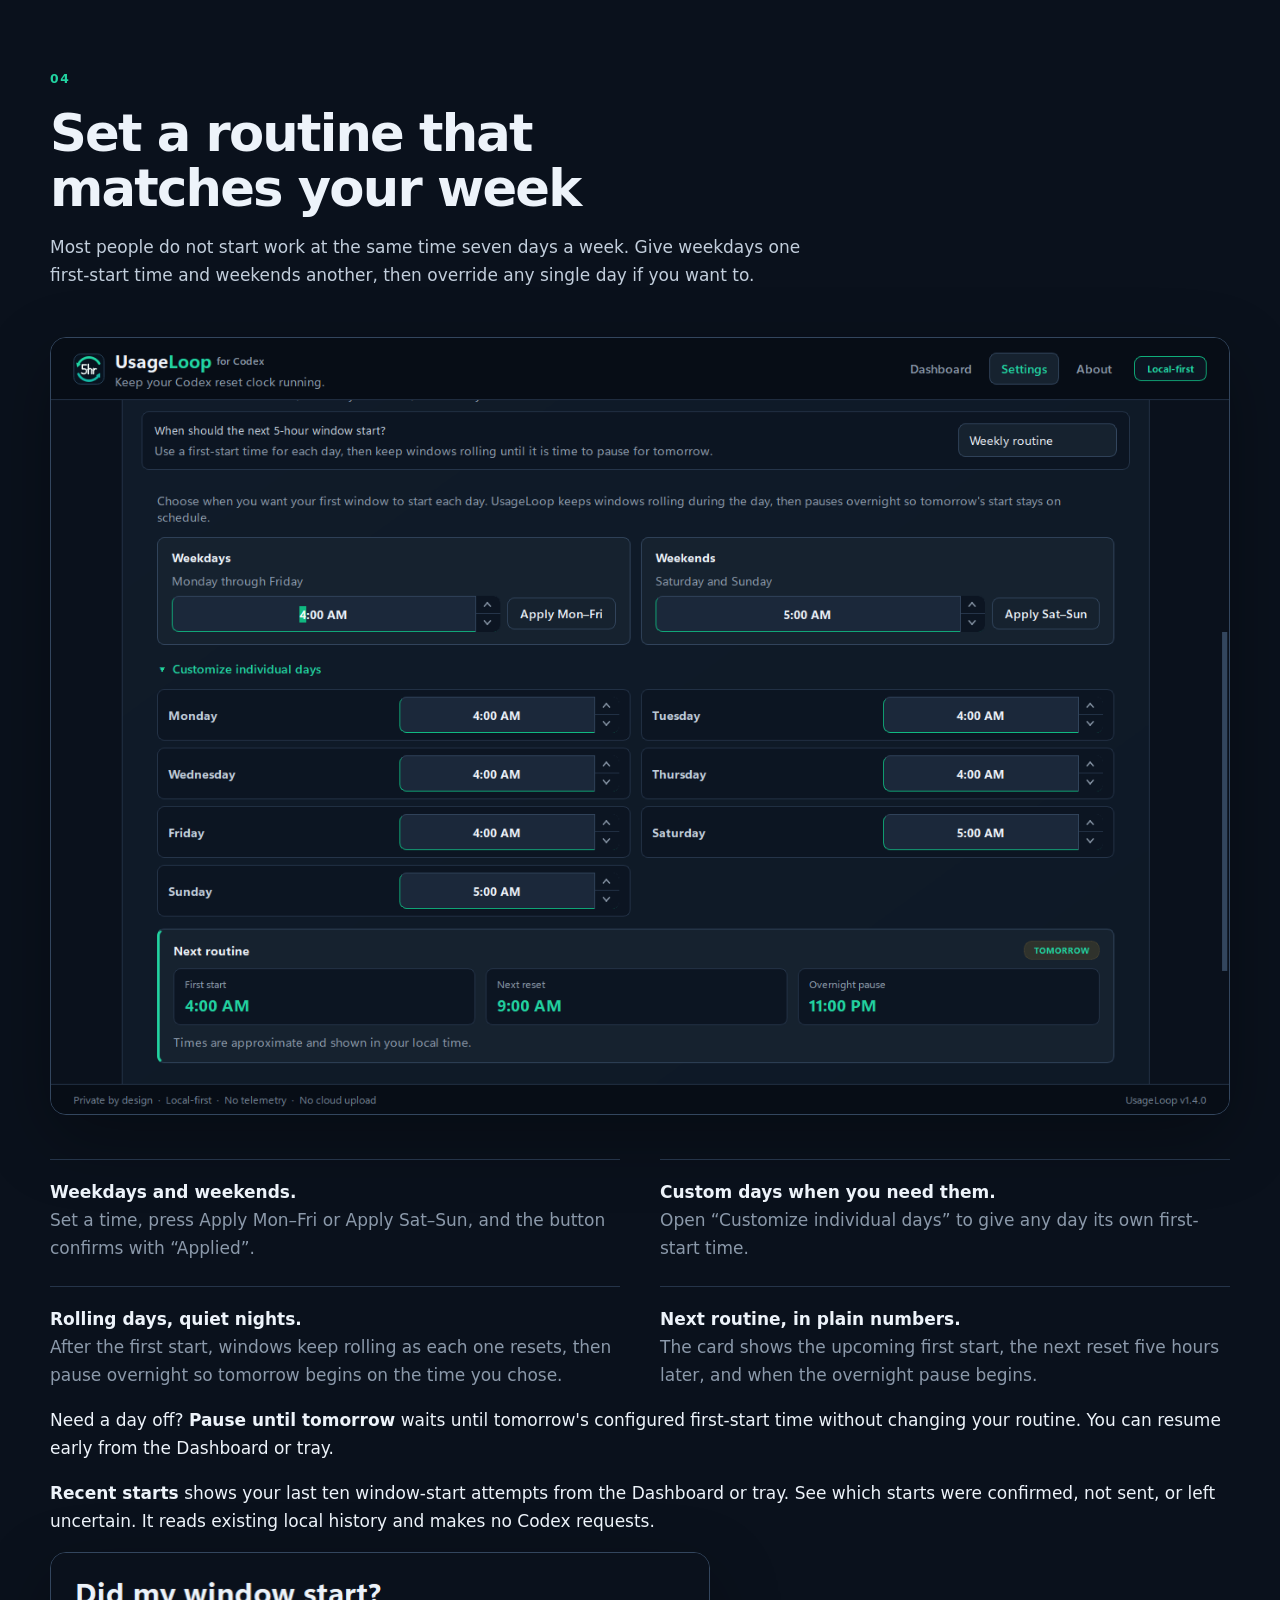
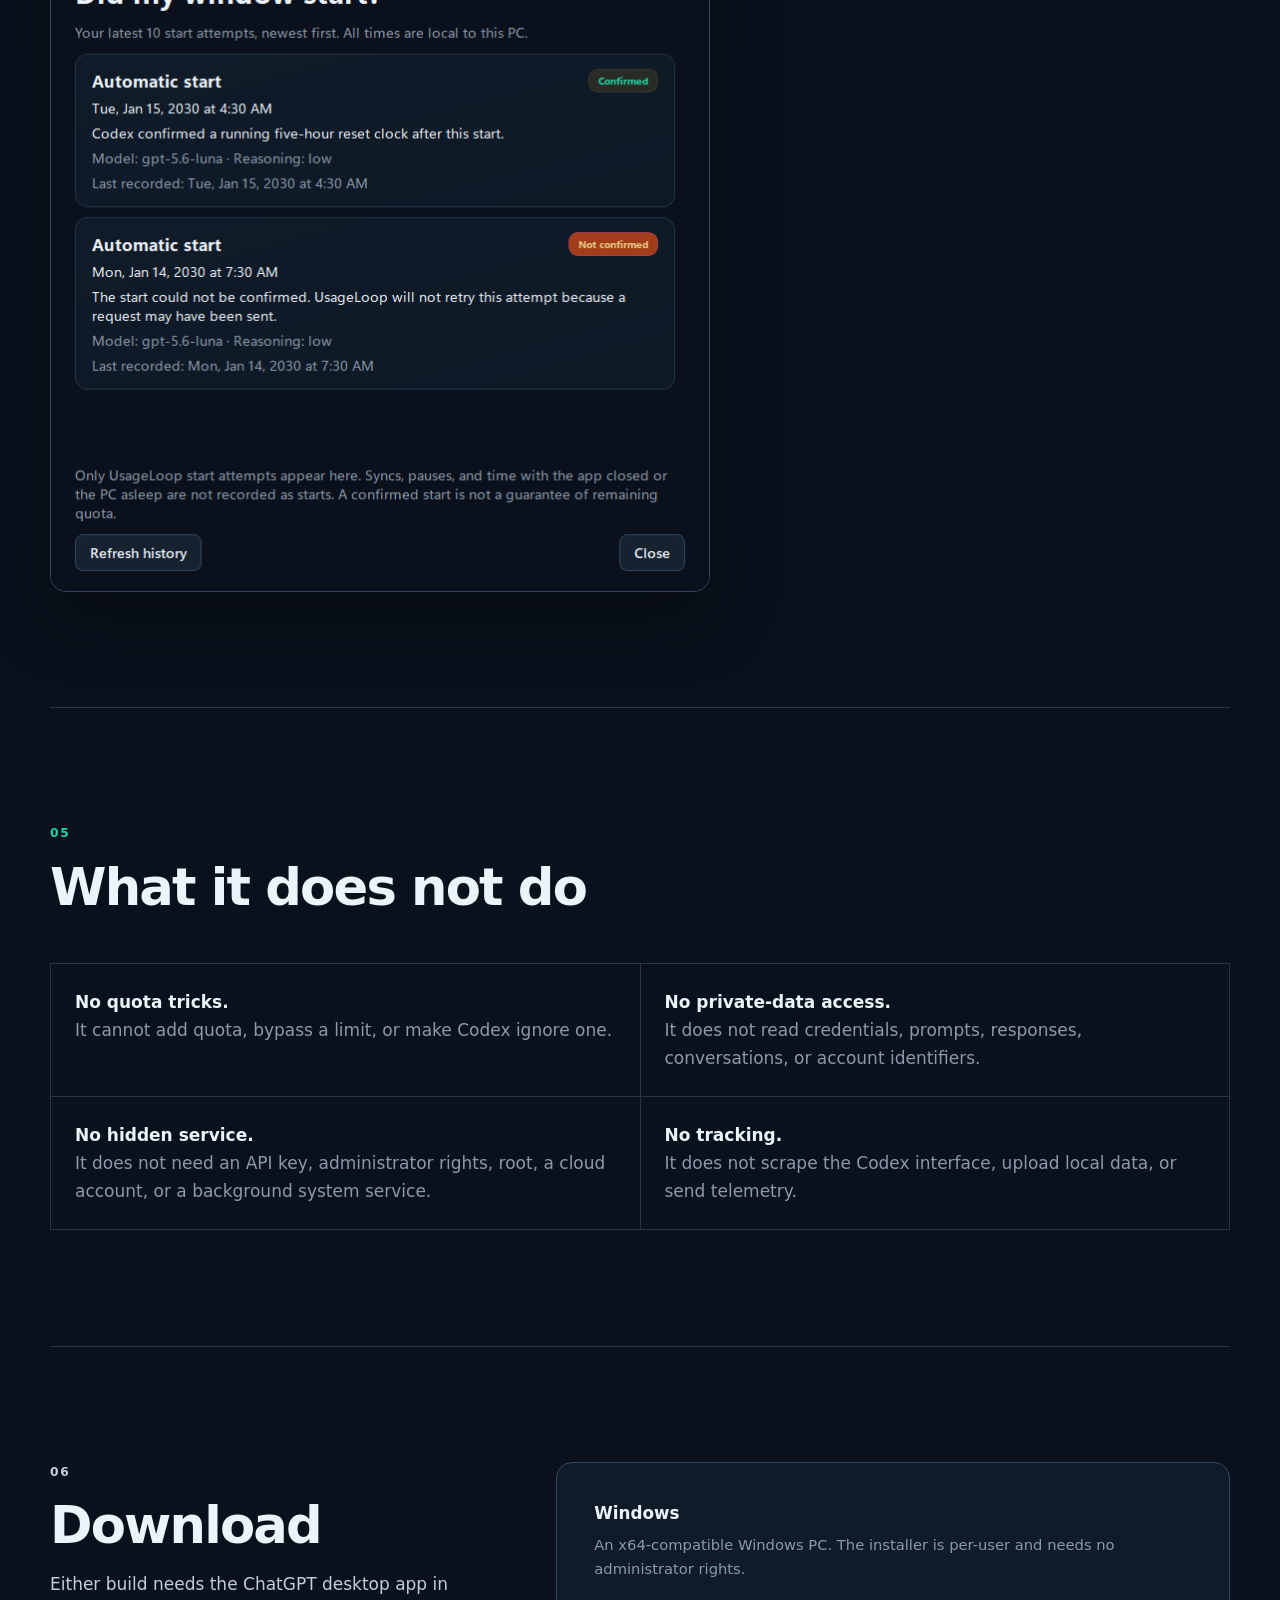
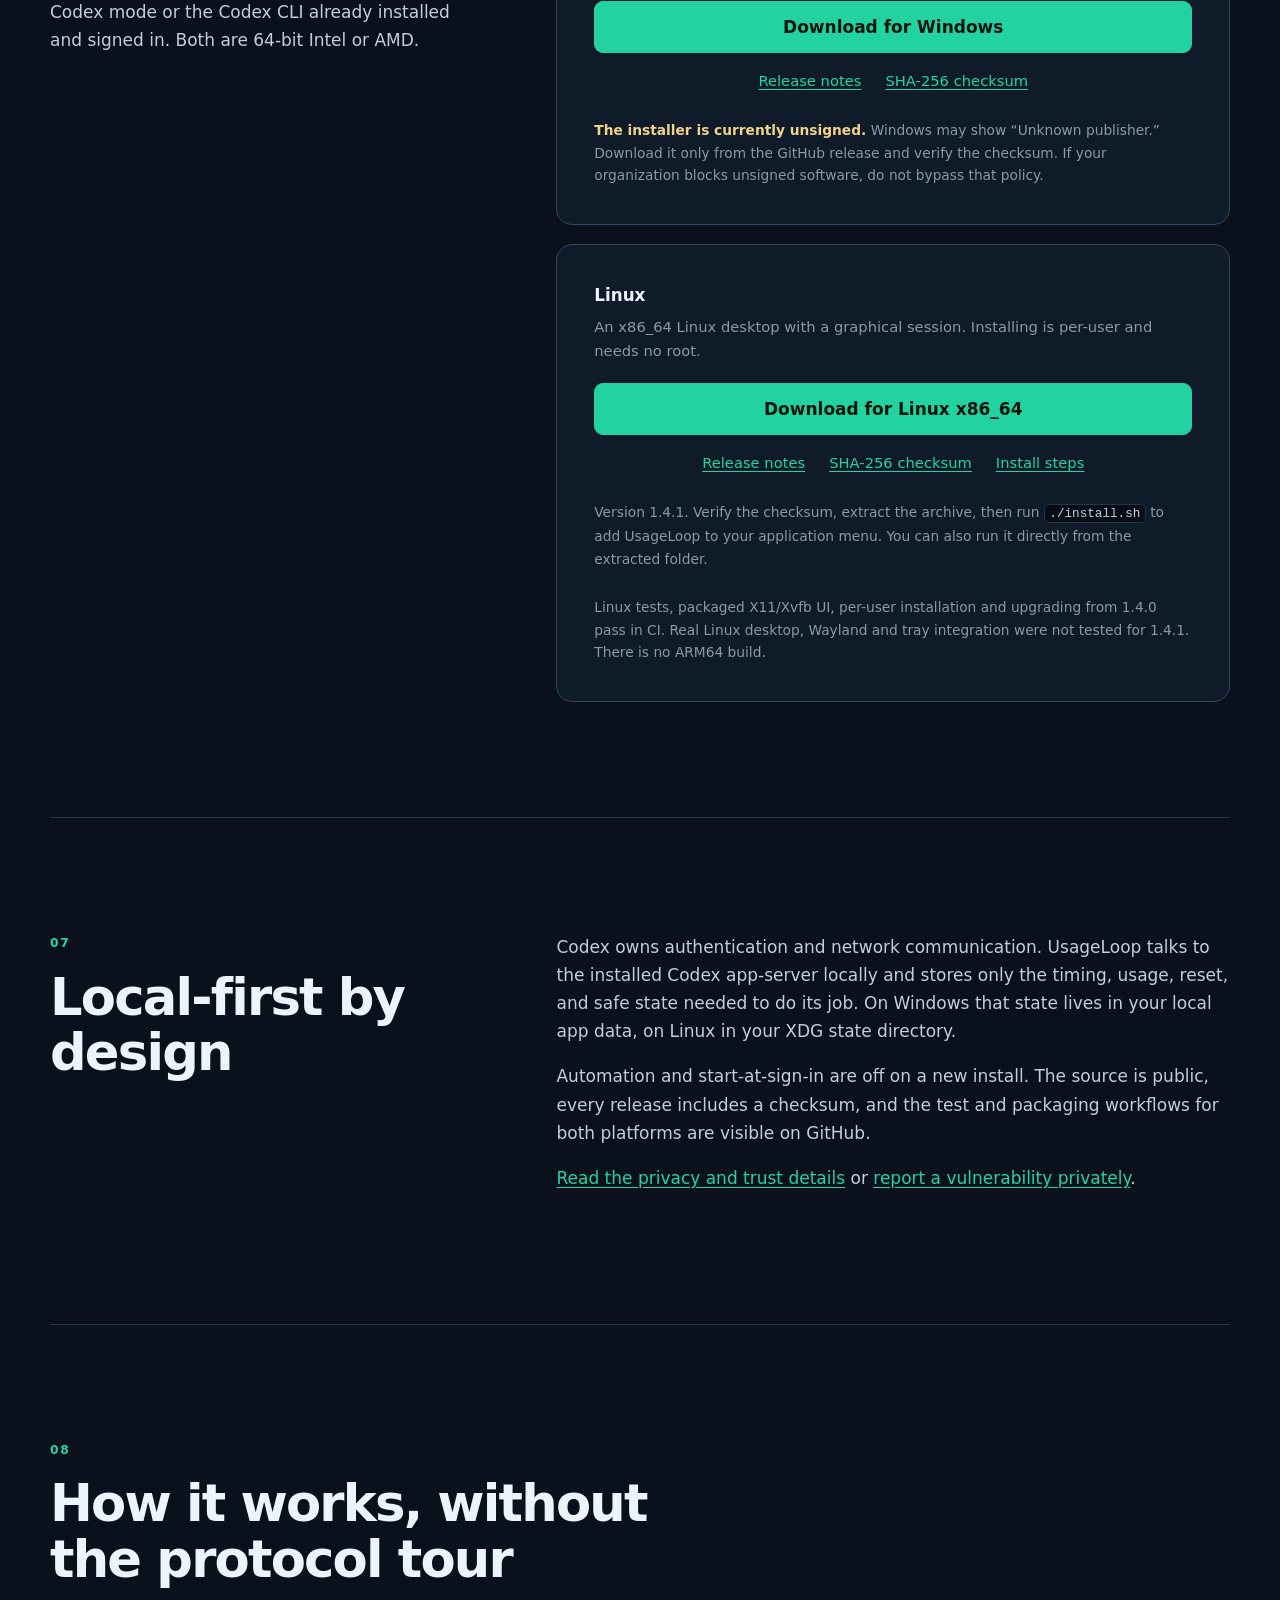
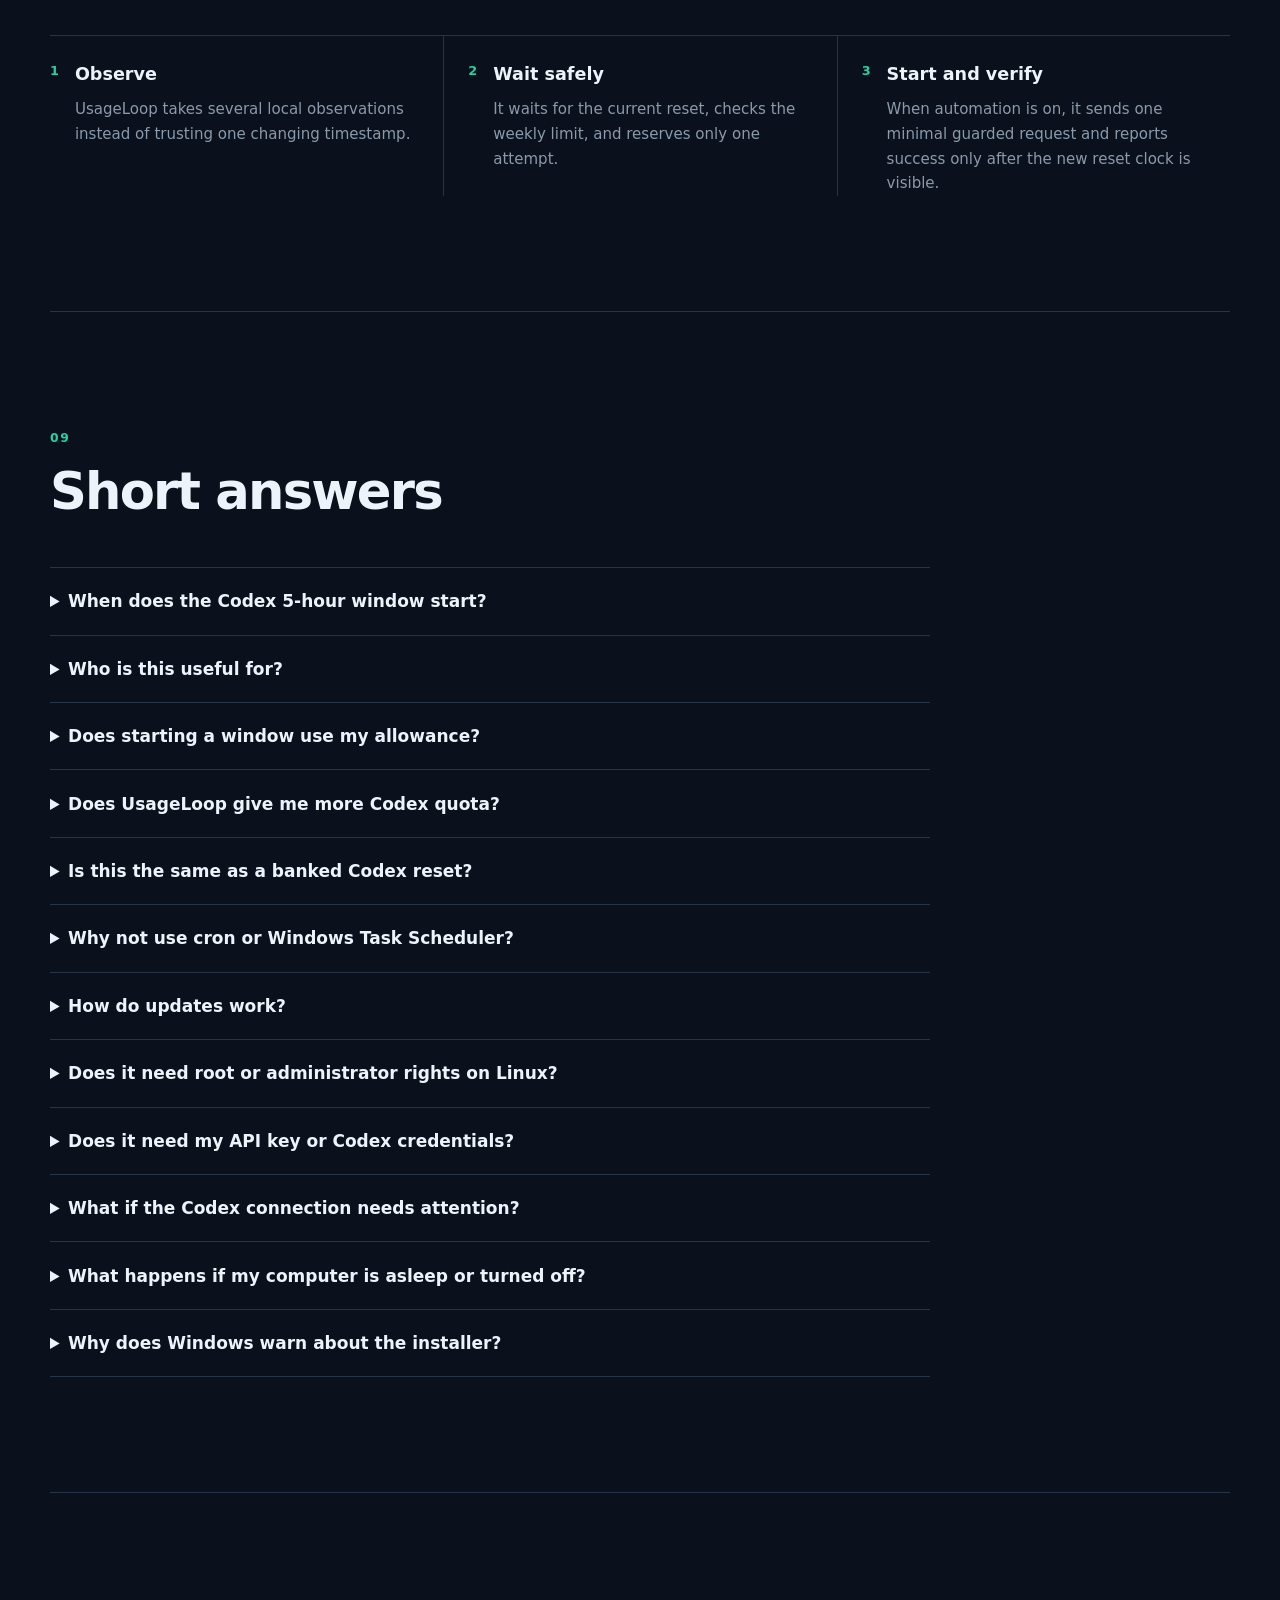
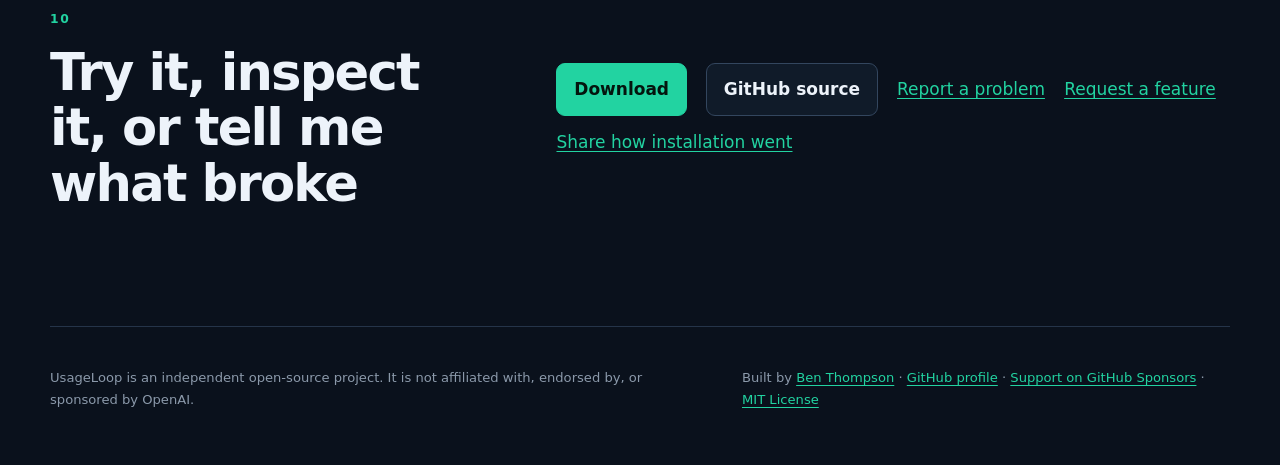
==== commit ec27ca28: "Update download links for UsageLoop 1.4.1" ====
--- a/docs/index.html
+++ b/docs/index.html
@@ -35,7 +35,7 @@
     "description": "A local-first desktop app for Windows and Linux that starts your next Codex 5-hour window on a schedule you choose, including separate weekday and weekend first-start times, with rolling daytime windows and an overnight pause. It does not add quota or bypass limits.",
     "applicationCategory": "UtilitiesApplication",
     "operatingSystem": ["Windows", "Linux"],
-    "softwareVersion": "1.4.0",
+    "softwareVersion": "1.4.1",
     "isAccessibleForFree": true,
     "license": "https://github.com/benthompsondev/usageloop/blob/main/LICENSE",
     "url": "https://benthompsondev.github.io/usageloop/",
@@ -188,14 +188,14 @@
         <div class="download-panel">
           <p class="panel-title">Linux</p>
           <p class="panel-note">An x86_64 Linux desktop with a graphical session. Installing is per-user and needs no root.</p>
-          <a class="button primary wide" href="https://github.com/benthompsondev/usageloop/releases/download/v1.4.0/UsageLoop-1.4.0-linux-x86_64.tar.gz">Download for Linux x86_64</a>
+          <a class="button primary wide" href="https://github.com/benthompsondev/usageloop/releases/download/v1.4.1/UsageLoop-1.4.1-linux-x86_64.tar.gz">Download for Linux x86_64</a>
           <div class="download-links">
             <a href="https://github.com/benthompsondev/usageloop/releases/latest">Release notes</a>
-            <a href="https://github.com/benthompsondev/usageloop/releases/download/v1.4.0/UsageLoop-1.4.0-linux-x86_64.tar.gz.sha256">SHA-256 checksum</a>
+            <a href="https://github.com/benthompsondev/usageloop/releases/download/v1.4.1/UsageLoop-1.4.1-linux-x86_64.tar.gz.sha256">SHA-256 checksum</a>
             <a href="https://github.com/benthompsondev/usageloop#linux">Install steps</a>
           </div>
-          <p class="small">Version 1.4.0. Verify the checksum, extract the archive, then run <code>./install.sh</code> to add UsageLoop to your application menu. You can also run it directly from the extracted folder.</p>
-          <p class="small">Linux tests, packaged X11/Xvfb UI, per-user installation and upgrading from 1.3.9 pass in CI. Real Linux desktop, Wayland and tray integration were not tested for 1.4.0. There is no ARM64 build.</p>
+          <p class="small">Version 1.4.1. Verify the checksum, extract the archive, then run <code>./install.sh</code> to add UsageLoop to your application menu. You can also run it directly from the extracted folder.</p>
+          <p class="small">Linux tests, packaged X11/Xvfb UI, per-user installation and upgrading from 1.4.0 pass in CI. Real Linux desktop, Wayland and tray integration were not tested for 1.4.1. There is no ARM64 build.</p>
         </div>
       </div>
     </section>
@@ -257,7 +257,7 @@
         </details>
         <details>
           <summary>How do updates work?</summary>
-          <p>Only when you ask. In 1.4.0, open About and choose Check for updates at the top (in 1.3.9 and earlier, use Settings). UsageLoop asks GitHub once, shows what changed, downloads the file for your platform, and checks its SHA-256 against the published checksum before installing anything. Checking and updating never send a Codex request. On Linux, a copy installed with <code>install.sh</code> can update itself in place; a portable copy you run from an extracted folder is left alone and shown the command to run instead.</p>
+          <p>Only when you ask. In 1.4.0 and newer, open About and choose Check for updates at the top (in 1.3.9 and earlier, use Settings). UsageLoop asks GitHub once, shows what changed, downloads the file for your platform, and checks its SHA-256 against the published checksum before installing anything. Checking and updating never send a Codex request. On Linux, a copy installed with <code>install.sh</code> can update itself in place; a portable copy you run from an extracted folder is left alone and shown the command to run instead.</p>
         </details>
         <details>
           <summary>Does it need root or administrator rights on Linux?</summary>
